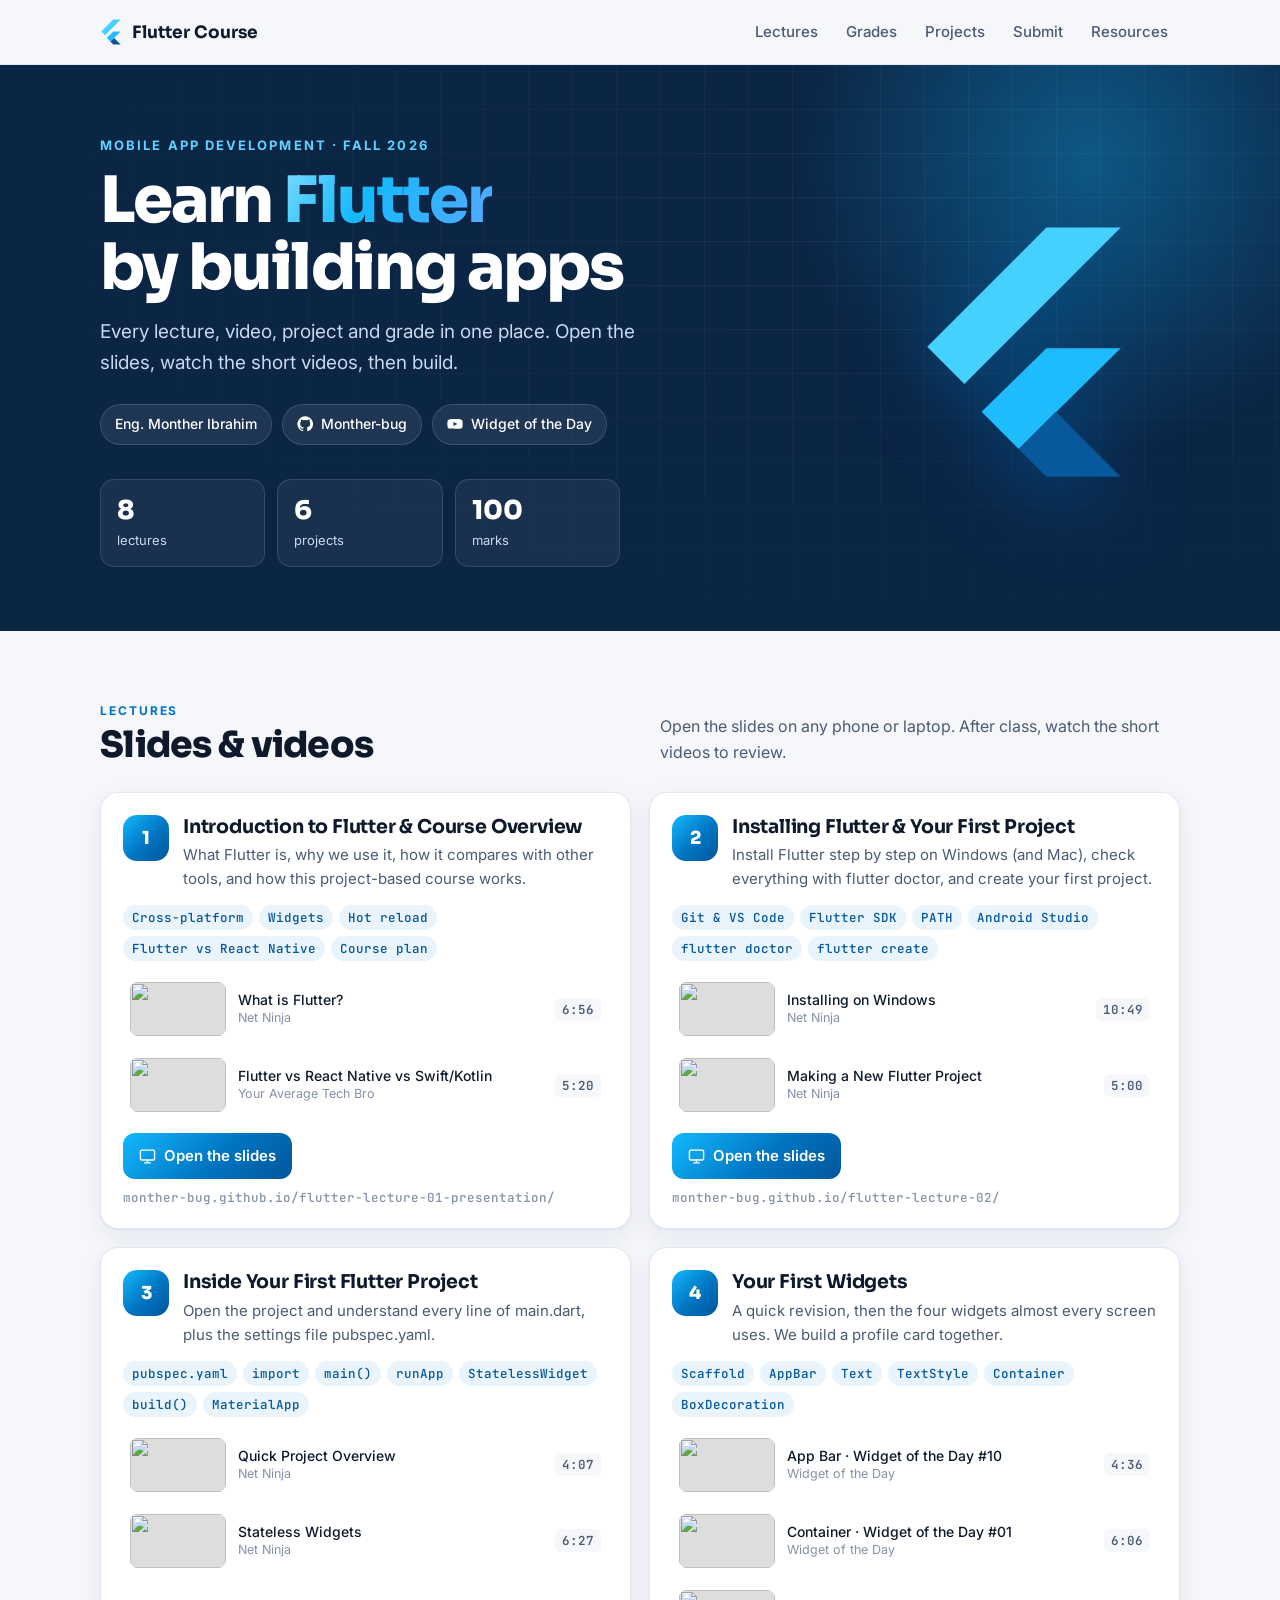
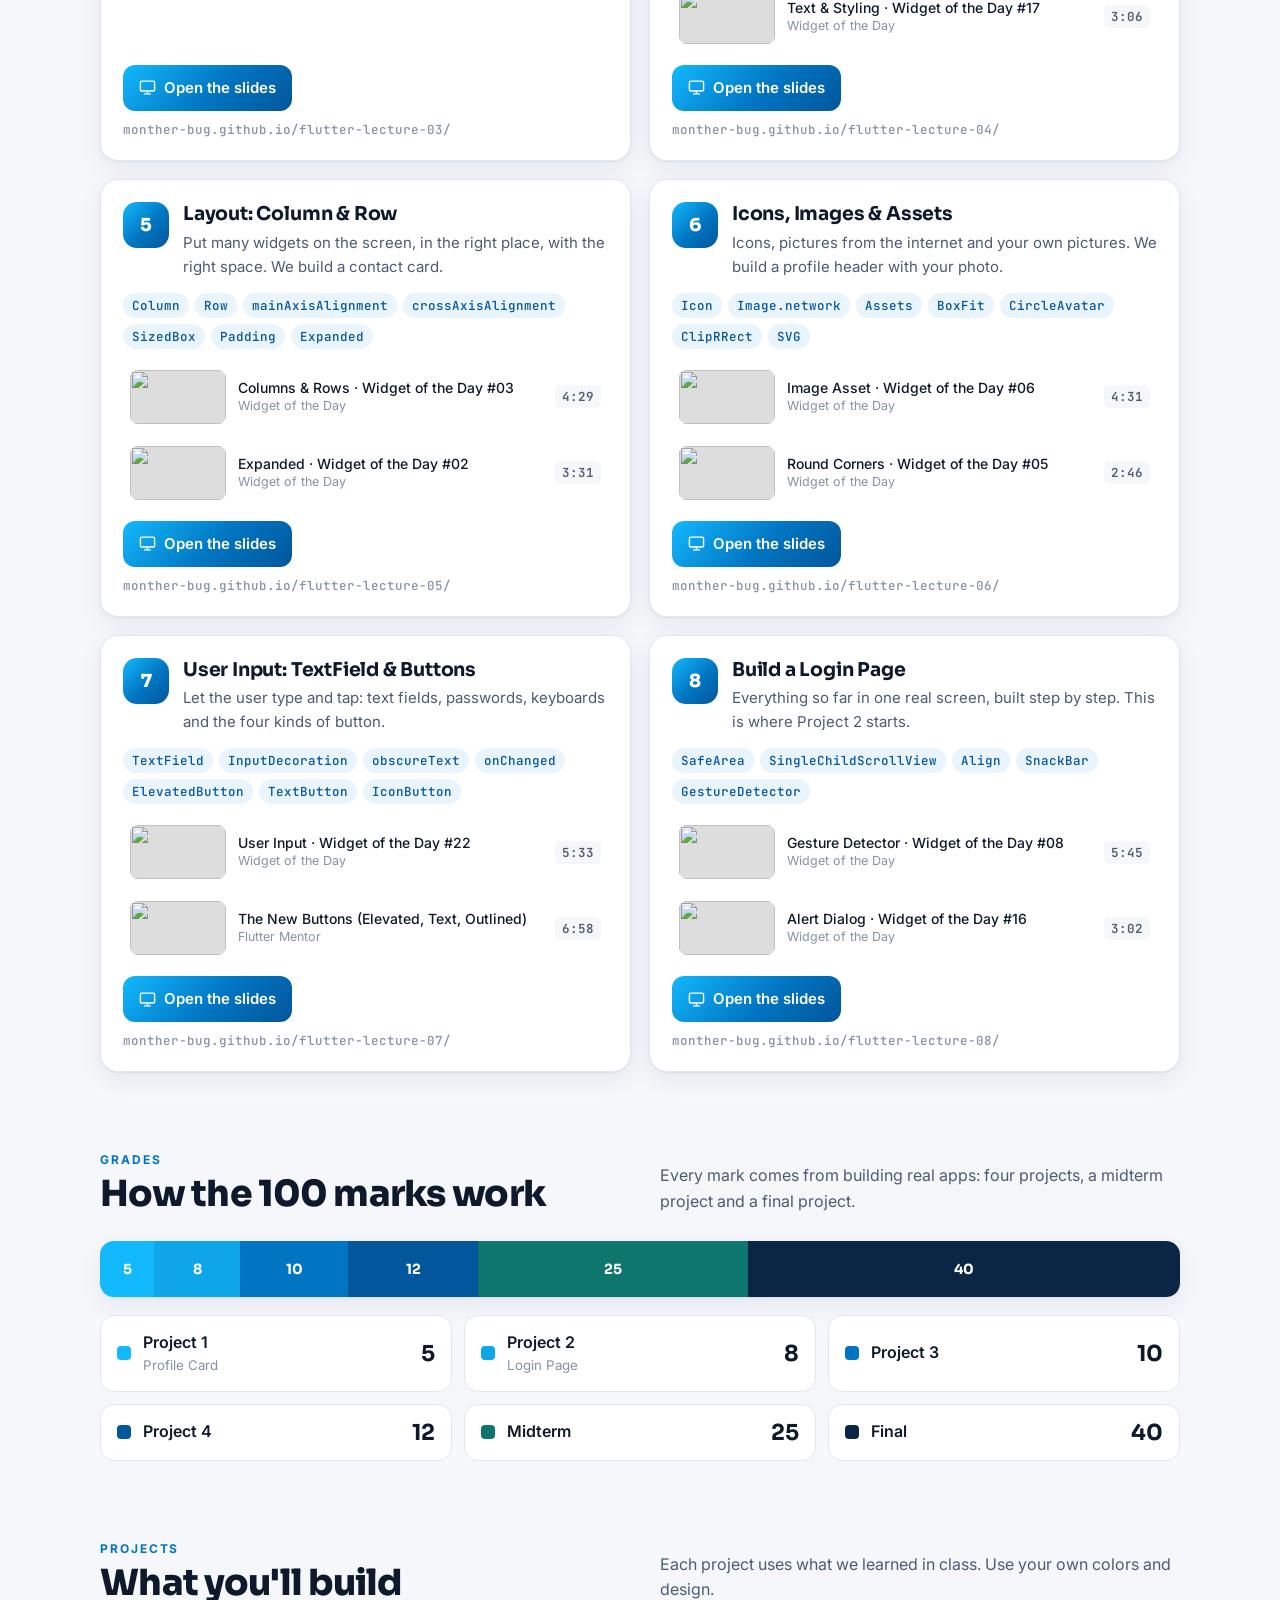
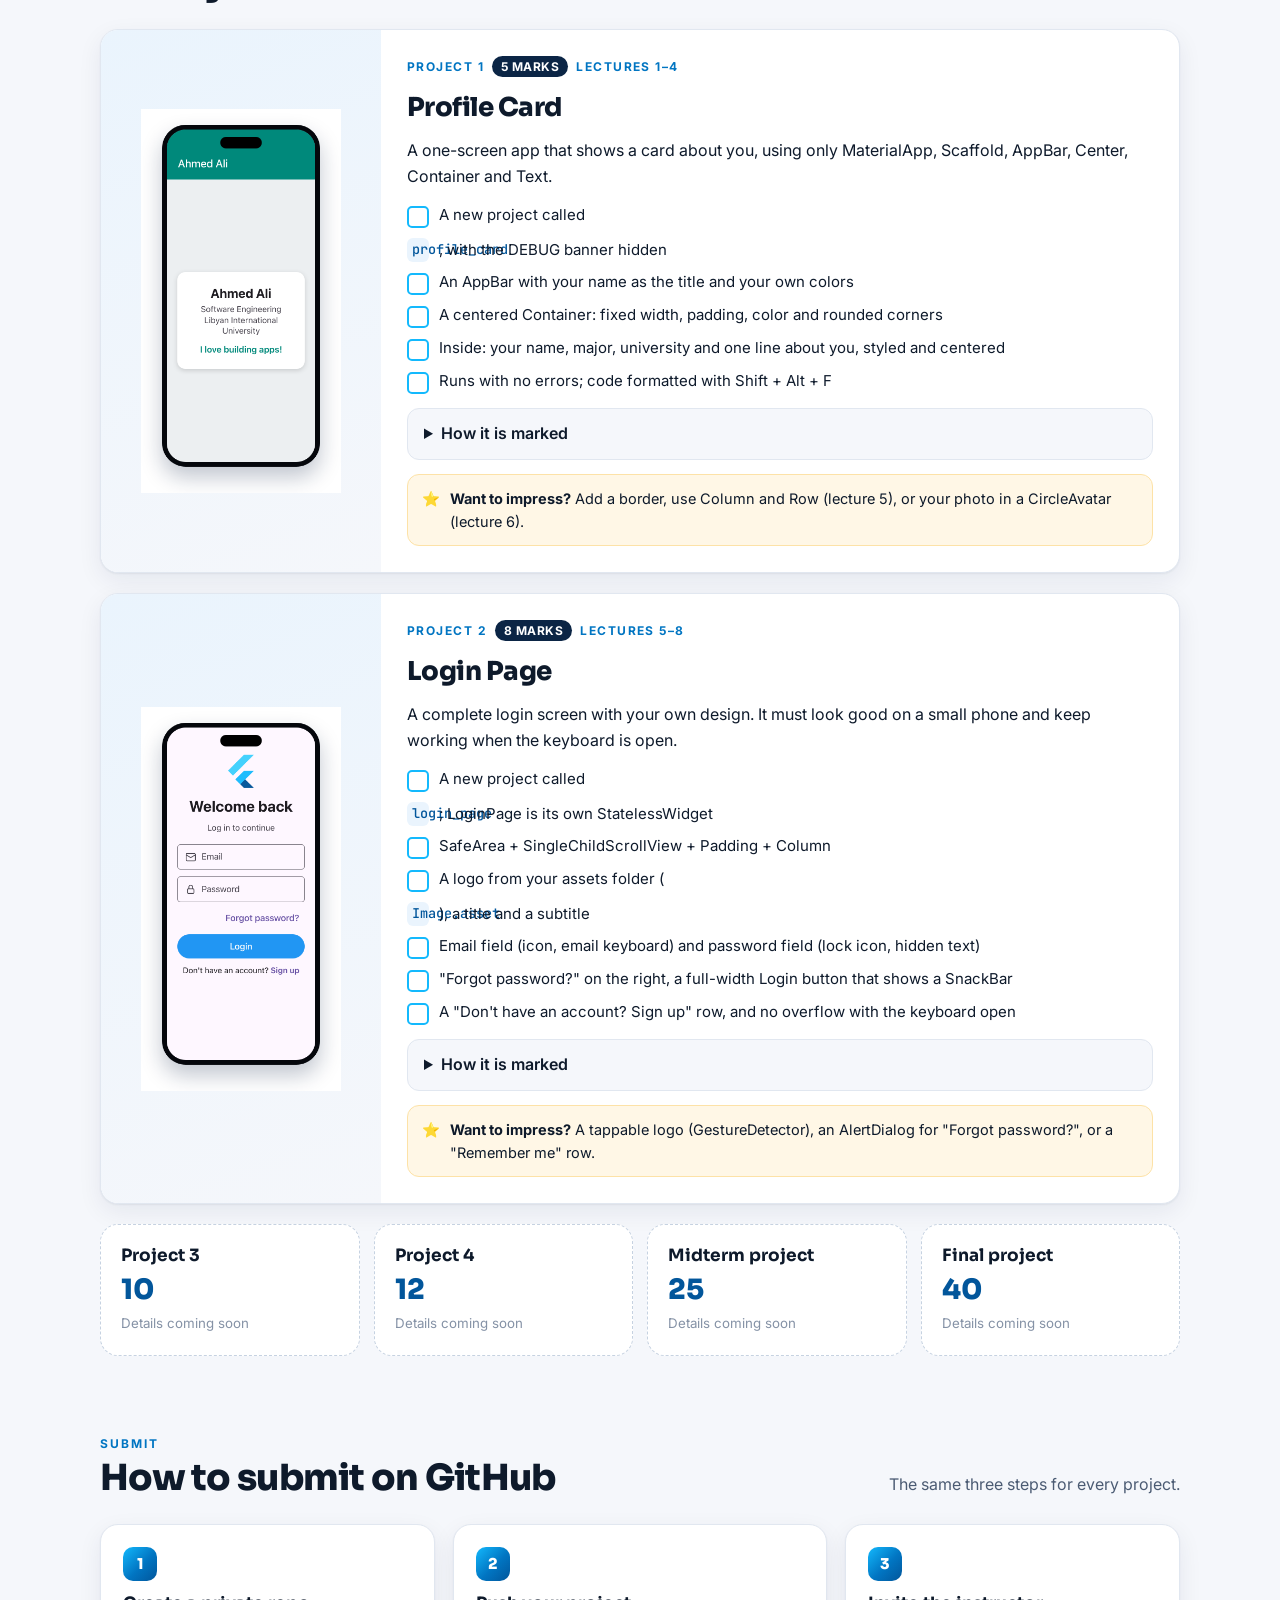
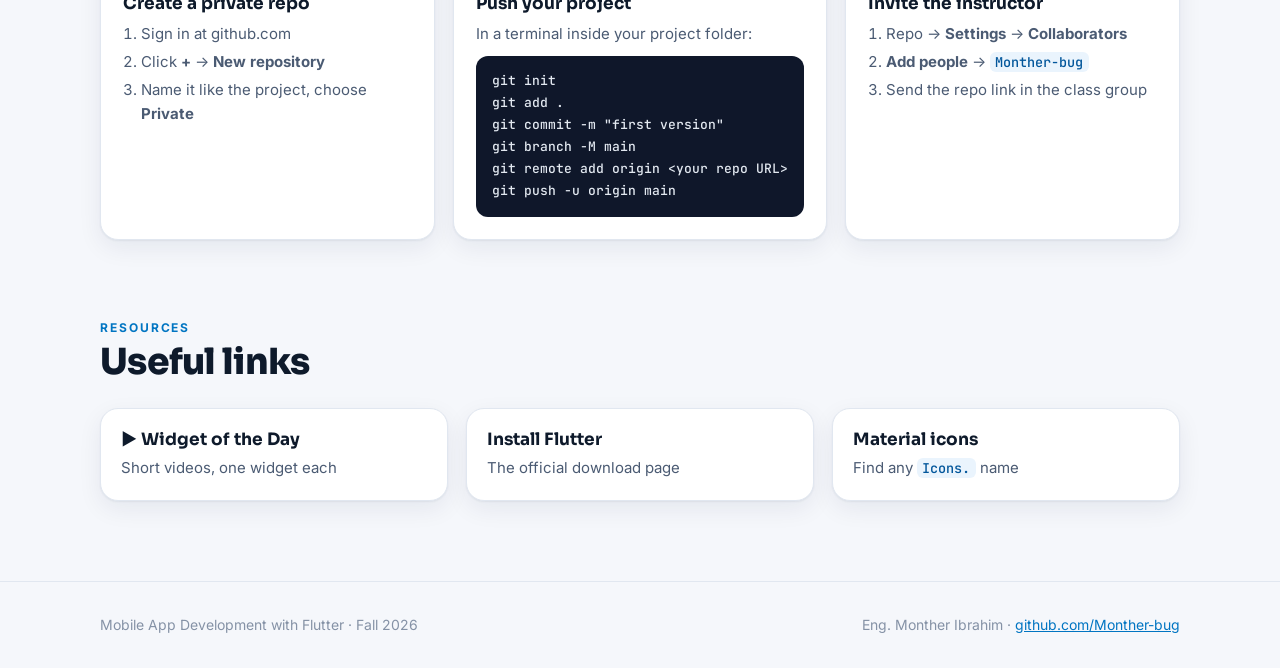
==== index.html @ 5eeba6ca "Course website: lectures, videos, projects and grades Co-Authored-By: Claude Opus 5.5 <noreply@anthr" ====
<!doctype html>
<html lang="en">
<head>
<meta charset="utf-8">
<meta name="viewport" content="width=device-width, initial-scale=1">
<title>Flutter Course · Fall 2026</title>
<meta name="description" content="Mobile App Development with Flutter: every lecture, video, project and grade in one place.">
<link rel="preconnect" href="https://fonts.googleapis.com">
<link rel="preconnect" href="https://fonts.gstatic.com" crossorigin>
<link href="https://fonts.googleapis.com/css2?family=Inter:wght@400;500;600;700&family=JetBrains+Mono:wght@500;600&family=Sora:wght@600;700;800&display=swap" rel="stylesheet">
<style>
:root{
  --bg:#F5F7FB; --card:#FFFFFF; --ink:#0E1A2B; --muted:#4B5B73; --faint:#8592A6; --line:#E1E7F0;
  --navy:#0B2545; --blue:#02569B; --dart:#0175C2; --sky:#13B9FD; --tint:#EAF4FD; --warm:#F59E0B; --ok:#16A34A;
  --grad:linear-gradient(135deg,#13B9FD 0%,#0175C2 55%,#02569B 100%);
  --shadow:0 1px 2px rgba(15,35,70,.06),0 8px 24px rgba(15,35,70,.07);
  --r:18px;
  --font:"Inter",system-ui,-apple-system,"Segoe UI",Roboto,sans-serif;
  --head:"Sora",var(--font);
  --mono:"JetBrains Mono",ui-monospace,Menlo,Consolas,monospace;
}
*{box-sizing:border-box;margin:0;padding:0}
html{scroll-behavior:smooth;scroll-padding-top:84px}
body{background:var(--bg);color:var(--ink);font:400 16px/1.6 var(--font);-webkit-font-smoothing:antialiased}
a{color:var(--dart)}
.wrap{max-width:1120px;margin:0 auto;padding:0 20px}
code{font:500 .9em var(--mono);background:var(--tint);color:var(--blue);padding:.1em .4em;border-radius:6px}

/* nav */
.nav{position:sticky;top:0;z-index:20;background:rgba(245,247,251,.85);backdrop-filter:blur(12px);-webkit-backdrop-filter:blur(12px);border-bottom:1px solid var(--line)}
.nav .wrap{display:flex;align-items:center;gap:20px;height:64px}
.brand{display:flex;align-items:center;gap:10px;font:700 17px var(--head);color:var(--ink);text-decoration:none;white-space:nowrap}
.brand svg{width:22px;height:28px}
.nav ul{display:flex;gap:4px;list-style:none;margin-left:auto;overflow-x:auto}
.nav a.l{display:block;padding:8px 12px;border-radius:10px;color:var(--muted);font-weight:500;font-size:15px;text-decoration:none;white-space:nowrap}
.nav a.l:hover{background:var(--card);color:var(--ink)}

/* hero */
.hero{background:var(--navy);color:#fff;position:relative;overflow:hidden}
.hero::before{content:"";position:absolute;inset:-40% -10% auto auto;width:640px;height:640px;background:radial-gradient(circle,rgba(19,185,253,.35),transparent 65%)}
.hero::after{content:"";position:absolute;inset:0;background-image:linear-gradient(rgba(255,255,255,.05) 1px,transparent 1px),linear-gradient(90deg,rgba(255,255,255,.05) 1px,transparent 1px);background-size:44px 44px;mask-image:radial-gradient(ellipse at 70% 30%,#000 10%,transparent 70%)}
.hero .wrap{position:relative;z-index:1;padding-top:72px;padding-bottom:64px;display:grid;grid-template-columns:1.4fr .6fr;gap:40px;align-items:center}
.eyebrow{font:700 13px var(--font);letter-spacing:.16em;text-transform:uppercase;color:#5FD3FF}
.hero h1{font:800 clamp(36px,6vw,64px)/1.05 var(--head);letter-spacing:-.03em;margin:14px 0 16px}
.hero h1 span{background:linear-gradient(120deg,#7FDBFF,#13B9FD 40%,#5AA9FF);-webkit-background-clip:text;background-clip:text;color:transparent}
.hero p.lead{font-size:clamp(16px,2.2vw,19px);color:#C9D8EE;max-width:560px}
.meta{display:flex;flex-wrap:wrap;gap:10px;margin-top:26px}
.pill{display:inline-flex;align-items:center;gap:8px;padding:8px 14px;border-radius:999px;background:rgba(255,255,255,.08);border:1px solid rgba(255,255,255,.14);color:#fff;font-size:14px;font-weight:500;text-decoration:none}
.pill:hover{background:rgba(255,255,255,.14)}
.pill svg{width:16px;height:16px}
.hero-logo{justify-self:center;width:min(220px,40vw);filter:drop-shadow(0 20px 40px rgba(2,86,155,.6))}
.stats{display:grid;grid-template-columns:repeat(3,1fr);gap:12px;margin-top:34px;max-width:520px}
.stat{background:rgba(255,255,255,.06);border:1px solid rgba(255,255,255,.12);border-radius:14px;padding:14px 16px}
.stat b{display:block;font:800 26px var(--head)}
.stat span{font-size:13px;color:#C9D8EE}

/* sections */
section{padding:72px 0 8px}
.sec-head{display:flex;align-items:end;justify-content:space-between;gap:20px;margin-bottom:26px;flex-wrap:wrap}
.sec-head .k{font:700 12px var(--font);letter-spacing:.16em;text-transform:uppercase;color:var(--dart)}
.sec-head h2{font:800 clamp(26px,4vw,36px)/1.15 var(--head);letter-spacing:-.02em;margin-top:6px}
.sec-head p{color:var(--muted);max-width:520px}

/* lecture cards */
.grid{display:grid;grid-template-columns:repeat(2,1fr);gap:18px}
.lec{background:var(--card);border:1px solid var(--line);border-radius:var(--r);box-shadow:var(--shadow);padding:22px;display:flex;flex-direction:column;gap:14px}
.lec-top{display:flex;gap:14px;align-items:flex-start}
.num{flex:none;display:grid;place-items:center;width:46px;height:46px;border-radius:14px;background:var(--grad);color:#fff;font:800 18px var(--head)}
.lec h3{font:700 19px/1.3 var(--head);letter-spacing:-.01em}
.lec p.d{color:var(--muted);font-size:15px;margin-top:4px}
.chips{display:flex;flex-wrap:wrap;gap:6px}
.chip{font:500 12.5px var(--mono);color:var(--blue);background:var(--tint);padding:4px 9px;border-radius:999px}
.btn{display:inline-flex;align-items:center;justify-content:center;gap:8px;padding:11px 16px;border-radius:12px;font-weight:600;font-size:15px;text-decoration:none;transition:transform .15s,filter .15s}
.btn:hover{transform:translateY(-1px);filter:brightness(1.05)}
.btn-primary{background:var(--grad);color:#fff}
.btn svg{width:17px;height:17px}
.vids{display:grid;gap:8px}
.vid{display:grid;grid-template-columns:96px 1fr auto;gap:12px;align-items:center;padding:6px;border-radius:12px;text-decoration:none;color:var(--ink);border:1px solid transparent}
.vid:hover{background:var(--bg);border-color:var(--line)}
.vid img{width:96px;height:54px;object-fit:cover;border-radius:8px;background:#ddd}
.vid span{font-size:14px;font-weight:500;line-height:1.35}
.vid small{display:block;color:var(--faint);font-weight:400;font-size:12.5px}
.vid em{font:600 12.5px var(--mono);color:var(--muted);font-style:normal;background:var(--bg);padding:3px 7px;border-radius:6px}
.lec .actions{margin-top:auto;display:flex;gap:10px;flex-wrap:wrap;align-items:center}
.lec .url{font:500 12.5px var(--mono);color:var(--faint);word-break:break-all}

/* grades */
.bar{display:flex;height:56px;border-radius:14px;overflow:hidden;box-shadow:var(--shadow)}
.bar div{display:grid;place-items:center;color:#fff;font:700 14px var(--head);min-width:0}
.legend{display:grid;grid-template-columns:repeat(3,1fr);gap:12px;margin-top:18px}
.lg{display:flex;align-items:center;gap:12px;background:var(--card);border:1px solid var(--line);border-radius:14px;padding:14px 16px}
.lg i{width:14px;height:14px;border-radius:4px;flex:none}
.lg b{font:700 22px var(--head);margin-left:auto}
.lg span{font-weight:600}
.lg small{display:block;color:var(--faint);font-weight:400}

/* projects */
.proj{background:var(--card);border:1px solid var(--line);border-radius:var(--r);box-shadow:var(--shadow);overflow:hidden;display:grid;grid-template-columns:280px 1fr;margin-bottom:20px}
.proj-img{background:linear-gradient(160deg,#EAF4FD,#F5F7FB);display:grid;place-items:center;padding:24px}
.proj-img img{width:100%;max-width:200px;height:auto}
.proj-body{padding:26px;display:flex;flex-direction:column;gap:14px}
.tag{display:inline-flex;gap:8px;align-items:center;font:700 12px var(--font);letter-spacing:.12em;text-transform:uppercase;color:var(--dart)}
.tag b{background:var(--navy);color:#fff;padding:3px 9px;border-radius:999px;letter-spacing:.04em}
.proj h3{font:800 26px var(--head);letter-spacing:-.02em}
.checks{list-style:none;display:grid;gap:8px}
.checks li{display:grid;grid-template-columns:22px 1fr;gap:10px;font-size:15px}
.checks li::before{content:"";width:18px;height:18px;margin-top:3px;border-radius:5px;border:2px solid var(--sky)}
details{border:1px solid var(--line);border-radius:12px;padding:12px 16px;background:var(--bg)}
summary{cursor:pointer;font-weight:600}
table{width:100%;border-collapse:collapse;margin-top:10px;font-size:14.5px}
td{padding:8px 4px;border-top:1px solid var(--line)}
td:last-child{text-align:right;font-weight:700;width:60px}
tr.total td{font-weight:800;color:var(--blue)}
.note{display:flex;gap:10px;padding:12px 14px;border-radius:12px;background:#FFF7E6;border:1px solid #FDE2A7;font-size:14.5px}
.later{display:grid;grid-template-columns:repeat(4,1fr);gap:14px}
.soon{background:var(--card);border:1px dashed #C6D2E1;border-radius:var(--r);padding:20px;display:grid;gap:6px}
.soon b{font:700 17px var(--head)}
.soon span{font:800 28px var(--head);color:var(--blue)}
.soon small{color:var(--faint)}

/* submit */
.steps{display:grid;grid-template-columns:repeat(3,1fr);gap:18px;counter-reset:s}
.step{background:var(--card);border:1px solid var(--line);border-radius:var(--r);padding:22px;box-shadow:var(--shadow)}
.step::before{counter-increment:s;content:counter(s);display:grid;place-items:center;width:34px;height:34px;border-radius:10px;background:var(--grad);color:#fff;font:800 15px var(--head);margin-bottom:12px}
.step h3{font:700 17px var(--head);margin-bottom:8px}
.step p,.step li{color:var(--muted);font-size:15px}
.step ol{padding-left:18px;display:grid;gap:4px}
pre{background:#0F172A;color:#E2E8F0;border-radius:12px;padding:14px 16px;font:500 13px/1.7 var(--mono);overflow-x:auto;margin-top:10px}

/* resources + footer */
.res{display:grid;grid-template-columns:repeat(3,1fr);gap:18px}
.res a{background:var(--card);border:1px solid var(--line);border-radius:var(--r);padding:20px;text-decoration:none;color:var(--ink);box-shadow:var(--shadow);display:grid;gap:6px}
.res a:hover{border-color:#9DD9F7}
.res b{font:700 17px var(--head)}
.res span{color:var(--muted);font-size:15px}
footer{margin-top:72px;padding:32px 0;border-top:1px solid var(--line);color:var(--faint);font-size:14px}
footer .wrap{display:flex;justify-content:space-between;gap:12px;flex-wrap:wrap}

@media (max-width:900px){
  .hero .wrap{grid-template-columns:1fr}
  .hero-logo{display:none}
  .grid,.steps,.res{grid-template-columns:1fr}
  .later{grid-template-columns:repeat(2,1fr)}
  .legend{grid-template-columns:1fr 1fr}
  .proj{grid-template-columns:1fr}
  .proj-img img{max-width:170px}
  .nav ul{display:none}
}
@media (max-width:520px){
  .stats{grid-template-columns:repeat(3,1fr)}
  .legend{grid-template-columns:1fr}
  .vid{grid-template-columns:80px 1fr auto}
  .vid img{width:80px;height:45px}
  .bar div{font-size:11px}
}
</style>
</head>
<body>

<svg width="0" height="0" style="position:absolute" aria-hidden="true">
  <symbol id="logo" viewBox="0 0 166 210"><path fill="#44D1FD" d="M10 101 100 11h56L38 129z"/><path fill="#1FBCFD" d="M51 150 100 102h56l-77 76z"/><path fill="#08589C" d="M79 178 107 150l49 49h-56z"/></symbol>
  <symbol id="i-gh" viewBox="0 0 24 24"><path fill="currentColor" d="M12 .5a11.5 11.5 0 0 0-3.6 22.4c.6.1.8-.3.8-.6v-2c-3.2.7-3.9-1.5-3.9-1.5-.5-1.3-1.3-1.7-1.3-1.7-1-.7.1-.7.1-.7 1.2.1 1.8 1.2 1.8 1.2 1 1.8 2.8 1.3 3.5 1 .1-.8.4-1.3.7-1.6-2.6-.3-5.3-1.3-5.3-5.7 0-1.3.5-2.3 1.2-3.1-.1-.3-.5-1.5.1-3.1 0 0 1-.3 3.3 1.2a11.4 11.4 0 0 1 6 0C17.6 4.8 18.6 5 18.6 5c.6 1.6.2 2.8.1 3.1.8.8 1.2 1.8 1.2 3.1 0 4.4-2.7 5.4-5.3 5.7.4.4.8 1.1.8 2.2v3.2c0 .3.2.7.8.6A11.5 11.5 0 0 0 12 .5z"/></symbol>
  <symbol id="i-yt" viewBox="0 0 24 24"><path fill="currentColor" d="M23 7.2a3 3 0 0 0-2.1-2.1C19 4.6 12 4.6 12 4.6s-7 0-8.9.5A3 3 0 0 0 1 7.2 31 31 0 0 0 .5 12a31 31 0 0 0 .5 4.8 3 3 0 0 0 2.1 2.1c1.9.5 8.9.5 8.9.5s7 0 8.9-.5a3 3 0 0 0 2.1-2.1 31 31 0 0 0 .5-4.8 31 31 0 0 0-.5-4.8zM9.7 15.1V8.9l5.8 3.1z"/></symbol>
  <symbol id="i-slides" viewBox="0 0 24 24"><g fill="none" stroke="currentColor" stroke-width="2" stroke-linecap="round" stroke-linejoin="round"><rect x="2" y="3" width="20" height="14" rx="2"/><path d="M8 21h8M12 17v4"/></g></symbol>
</svg>

<nav class="nav">
  <div class="wrap">
    <a class="brand" href="#top"><svg><use href="#logo"/></svg>Flutter Course</a>
    <ul>
      <li><a class="l" href="#lectures">Lectures</a></li>
      <li><a class="l" href="#grades">Grades</a></li>
      <li><a class="l" href="#projects">Projects</a></li>
      <li><a class="l" href="#submit">Submit</a></li>
      <li><a class="l" href="#resources">Resources</a></li>
    </ul>
  </div>
</nav>

<header class="hero" id="top">
  <div class="wrap">
    <div>
      <p class="eyebrow">Mobile App Development · Fall 2026</p>
      <h1>Learn <span>Flutter</span><br>by building apps</h1>
      <p class="lead">Every lecture, video, project and grade in one place. Open the slides, watch the short videos, then build.</p>
      <div class="meta">
        <span class="pill">Eng. Monther Ibrahim</span>
        <a class="pill" href="https://github.com/Monther-bug" target="_blank" rel="noopener"><svg><use href="#i-gh"/></svg>Monther-bug</a>
        <a class="pill" href="https://www.youtube.com/playlist?list=PLlvRDpXh1Se5LTJZDrUF9h1_1AT4Raxjd" target="_blank" rel="noopener"><svg><use href="#i-yt"/></svg>Widget of the Day</a>
      </div>
      <div class="stats">
        <div class="stat"><b id="stat-lec">8</b><span>lectures</span></div>
        <div class="stat"><b>6</b><span>projects</span></div>
        <div class="stat"><b>100</b><span>marks</span></div>
      </div>
    </div>
    <svg class="hero-logo" viewBox="0 0 166 210" aria-hidden="true"><use href="#logo"/></svg>
  </div>
</header>

<main class="wrap">

  <section id="lectures">
    <div class="sec-head">
      <div><p class="k">Lectures</p><h2>Slides &amp; videos</h2></div>
      <p>Open the slides on any phone or laptop. After class, watch the short videos to review.</p>
    </div>
    <div class="grid" id="lecture-grid"></div>
  </section>

  <section id="grades">
    <div class="sec-head">
      <div><p class="k">Grades</p><h2>How the 100 marks work</h2></div>
      <p>Every mark comes from building real apps: four projects, a midterm project and a final project.</p>
    </div>
    <div class="bar" id="grade-bar"></div>
    <div class="legend" id="grade-legend"></div>
  </section>

  <section id="projects">
    <div class="sec-head">
      <div><p class="k">Projects</p><h2>What you'll build</h2></div>
      <p>Each project uses what we learned in class. Use your own colors and design.</p>
    </div>

    <article class="proj">
      <div class="proj-img"><img src="assets/project-1.png" alt="Example design for Project 1: a profile card app"></div>
      <div class="proj-body">
        <p class="tag">Project 1 <b>5 marks</b> Lectures 1–4</p>
        <h3>Profile Card</h3>
        <p>A one-screen app that shows a card about you, using only MaterialApp, Scaffold, AppBar, Center, Container and Text.</p>
        <ul class="checks">
          <li>A new project called <code>profile_card</code>, with the DEBUG banner hidden</li>
          <li>An AppBar with your name as the title and your own colors</li>
          <li>A centered Container: fixed width, padding, color and rounded corners</li>
          <li>Inside: your name, major, university and one line about you, styled and centered</li>
          <li>Runs with no errors; code formatted with Shift + Alt + F</li>
        </ul>
        <details><summary>How it is marked</summary>
          <table>
            <tr><td>AppBar: title and custom colors</td><td>1</td></tr>
            <tr><td>The card: size, padding, color, rounded corners</td><td>1.5</td></tr>
            <tr><td>Text: all the information, styled and centered</td><td>1.5</td></tr>
            <tr><td>Clean code that runs with no errors</td><td>0.5</td></tr>
            <tr><td>Submitted correctly on GitHub</td><td>0.5</td></tr>
            <tr class="total"><td>Total</td><td>5</td></tr>
          </table>
        </details>
        <p class="note">⭐ <span><b>Want to impress?</b> Add a border, use Column and Row (lecture 5), or your photo in a CircleAvatar (lecture 6).</span></p>
      </div>
    </article>

    <article class="proj">
      <div class="proj-img"><img src="assets/project-2.png" alt="Example design for Project 2: a login page"></div>
      <div class="proj-body">
        <p class="tag">Project 2 <b>8 marks</b> Lectures 5–8</p>
        <h3>Login Page</h3>
        <p>A complete login screen with your own design. It must look good on a small phone and keep working when the keyboard is open.</p>
        <ul class="checks">
          <li>A new project called <code>login_page</code>; LoginPage is its own StatelessWidget</li>
          <li>SafeArea + SingleChildScrollView + Padding + Column</li>
          <li>A logo from your assets folder (<code>Image.asset</code>), a title and a subtitle</li>
          <li>Email field (icon, email keyboard) and password field (lock icon, hidden text)</li>
          <li>"Forgot password?" on the right, a full-width Login button that shows a SnackBar</li>
          <li>A "Don't have an account? Sign up" row, and no overflow with the keyboard open</li>
        </ul>
        <details><summary>How it is marked</summary>
          <table>
            <tr><td>Layout structure (SafeArea, scroll view, padding, column)</td><td>2</td></tr>
            <tr><td>Logo from assets, title and subtitle</td><td>1</td></tr>
            <tr><td>Email and password fields with all the details</td><td>2</td></tr>
            <tr><td>Buttons: Forgot password, Login + SnackBar, Sign up row</td><td>1.5</td></tr>
            <tr><td>Design quality: spacing, colors, no overflow</td><td>1</td></tr>
            <tr><td>Submitted correctly on GitHub</td><td>0.5</td></tr>
            <tr class="total"><td>Total</td><td>8</td></tr>
          </table>
        </details>
        <p class="note">⭐ <span><b>Want to impress?</b> A tappable logo (GestureDetector), an AlertDialog for "Forgot password?", or a "Remember me" row.</span></p>
      </div>
    </article>

    <div class="later">
      <div class="soon"><b>Project 3</b><span>10</span><small>Details coming soon</small></div>
      <div class="soon"><b>Project 4</b><span>12</span><small>Details coming soon</small></div>
      <div class="soon"><b>Midterm project</b><span>25</span><small>Details coming soon</small></div>
      <div class="soon"><b>Final project</b><span>40</span><small>Details coming soon</small></div>
    </div>
  </section>

  <section id="submit">
    <div class="sec-head">
      <div><p class="k">Submit</p><h2>How to submit on GitHub</h2></div>
      <p>The same three steps for every project.</p>
    </div>
    <div class="steps">
      <div class="step"><h3>Create a private repo</h3><ol><li>Sign in at github.com</li><li>Click <b>+</b> → <b>New repository</b></li><li>Name it like the project, choose <b>Private</b></li></ol></div>
      <div class="step"><h3>Push your project</h3><p>In a terminal inside your project folder:</p>
<pre>git init
git add .
git commit -m "first version"
git branch -M main
git remote add origin &lt;your repo URL&gt;
git push -u origin main</pre></div>
      <div class="step"><h3>Invite the instructor</h3><ol><li>Repo → <b>Settings</b> → <b>Collaborators</b></li><li><b>Add people</b> → <code>Monther-bug</code></li><li>Send the repo link in the class group</li></ol></div>
    </div>
  </section>

  <section id="resources">
    <div class="sec-head"><div><p class="k">Resources</p><h2>Useful links</h2></div></div>
    <div class="res">
      <a href="https://www.youtube.com/playlist?list=PLlvRDpXh1Se5LTJZDrUF9h1_1AT4Raxjd" target="_blank" rel="noopener"><b>▶ Widget of the Day</b><span>Short videos, one widget each</span></a>
      <a href="https://docs.flutter.dev/install/manual" target="_blank" rel="noopener"><b>Install Flutter</b><span>The official download page</span></a>
      <a href="https://fonts.google.com/icons" target="_blank" rel="noopener"><b>Material icons</b><span>Find any <code>Icons.</code> name</span></a>
    </div>
  </section>
</main>

<footer><div class="wrap"><span>Mobile App Development with Flutter · Fall 2026</span><span>Eng. Monther Ibrahim · <a href="https://github.com/Monther-bug">github.com/Monther-bug</a></span></div></footer>

<script>
const SITE = 'https://monther-bug.github.io';
const lectures = [
  { t: 'Introduction to Flutter & Course Overview', d: 'What Flutter is, why we use it, how it compares with other tools, and how this project-based course works.', url: `${SITE}/flutter-lecture-01-presentation/`,
    chips: ['Cross-platform', 'Widgets', 'Hot reload', 'Flutter vs React Native', 'Course plan'],
    v: [['What is Flutter?', 'Net Ninja', 'j_rCDc_X-k8', '6:56'], ['Flutter vs React Native vs Swift/Kotlin', 'Your Average Tech Bro', '8yImX_v8f-k', '5:20']] },
  { t: 'Installing Flutter & Your First Project', d: 'Install Flutter step by step on Windows (and Mac), check everything with flutter doctor, and create your first project.', url: `${SITE}/flutter-lecture-02/`,
    chips: ['Git & VS Code', 'Flutter SDK', 'PATH', 'Android Studio', 'flutter doctor', 'flutter create'],
    v: [['Installing on Windows', 'Net Ninja', 'DvZuJeTHWaw', '10:49'], ['Making a New Flutter Project', 'Net Ninja', 'adNHZVBd284', '5:00']] },
  { t: 'Inside Your First Flutter Project', d: 'Open the project and understand every line of main.dart, plus the settings file pubspec.yaml.', url: `${SITE}/flutter-lecture-03/`,
    chips: ['pubspec.yaml', 'import', 'main()', 'runApp', 'StatelessWidget', 'build()', 'MaterialApp'],
    v: [['Quick Project Overview', 'Net Ninja', 'qdyt8UO-MqM', '4:07'], ['Stateless Widgets', 'Net Ninja', 'tDKgJEvhaP8', '6:27']] },
  { t: 'Your First Widgets', d: 'A quick revision, then the four widgets almost every screen uses. We build a profile card together.', url: `${SITE}/flutter-lecture-04/`,
    chips: ['Scaffold', 'AppBar', 'Text', 'TextStyle', 'Container', 'BoxDecoration'],
    v: [['App Bar · Widget of the Day #10', 'Widget of the Day', 'IdyPjhBqXlg', '4:36'], ['Container · Widget of the Day #01', 'Widget of the Day', 'X47zIAGIJNE', '6:06'], ['Text & Styling · Widget of the Day #17', 'Widget of the Day', 'NZl5fan36uw', '3:06']] },
  { t: 'Layout: Column & Row', d: 'Put many widgets on the screen, in the right place, with the right space. We build a contact card.', url: `${SITE}/flutter-lecture-05/`,
    chips: ['Column', 'Row', 'mainAxisAlignment', 'crossAxisAlignment', 'SizedBox', 'Padding', 'Expanded'],
    v: [['Columns & Rows · Widget of the Day #03', 'Widget of the Day', '1Iiq4oPCz3k', '4:29'], ['Expanded · Widget of the Day #02', 'Widget of the Day', 'aHT7HF8sV14', '3:31']] },
  { t: 'Icons, Images & Assets', d: 'Icons, pictures from the internet and your own pictures. We build a profile header with your photo.', url: `${SITE}/flutter-lecture-06/`,
    chips: ['Icon', 'Image.network', 'Assets', 'BoxFit', 'CircleAvatar', 'ClipRRect', 'SVG'],
    v: [['Image Asset · Widget of the Day #06', 'Widget of the Day', '6TmpjwKX9AU', '4:31'], ['Round Corners · Widget of the Day #05', 'Widget of the Day', 'yxYntGhRzGM', '2:46']] },
  { t: 'User Input: TextField & Buttons', d: 'Let the user type and tap: text fields, passwords, keyboards and the four kinds of button.', url: `${SITE}/flutter-lecture-07/`,
    chips: ['TextField', 'InputDecoration', 'obscureText', 'onChanged', 'ElevatedButton', 'TextButton', 'IconButton'],
    v: [['User Input · Widget of the Day #22', 'Widget of the Day', 'LFQgZc4oKa4', '5:33'], ['The New Buttons (Elevated, Text, Outlined)', 'Flutter Mentor', 'UYI4cF1BYs4', '6:58']] },
  { t: 'Build a Login Page', d: 'Everything so far in one real screen, built step by step. This is where Project 2 starts.', url: `${SITE}/flutter-lecture-08/`,
    chips: ['SafeArea', 'SingleChildScrollView', 'Align', 'SnackBar', 'GestureDetector'],
    v: [['Gesture Detector · Widget of the Day #08', 'Widget of the Day', 'iTrqA8Ec0gQ', '5:45'], ['Alert Dialog · Widget of the Day #16', 'Widget of the Day', '3G497C9uy0M', '3:02']] },
];
const esc = s => s.replace(/&/g, '&amp;').replace(/</g, '&lt;');
document.getElementById('stat-lec').textContent = lectures.length;
document.getElementById('lecture-grid').innerHTML = lectures.map((l, i) => `
  <article class="lec" id="lecture-${i + 1}">
    <div class="lec-top"><span class="num">${i + 1}</span><div><h3>${esc(l.t)}</h3><p class="d">${esc(l.d)}</p></div></div>
    <div class="chips">${l.chips.map(c => `<span class="chip">${esc(c)}</span>`).join('')}</div>
    <div class="vids">${l.v.map(([t, ch, id, len]) => `
      <a class="vid" href="https://www.youtube.com/watch?v=${id}" target="_blank" rel="noopener">
        <img src="https://i.ytimg.com/vi/${id}/mqdefault.jpg" alt="" loading="lazy">
        <span>${esc(t)}<small>${esc(ch)}</small></span><em>${len}</em>
      </a>`).join('')}</div>
    <div class="actions">
      <a class="btn btn-primary" href="${l.url}" target="_blank" rel="noopener"><svg><use href="#i-slides"/></svg>Open the slides</a>
      <span class="url">${l.url.replace('https://', '')}</span>
    </div>
  </article>`).join('');

const grades = [['Project 1', 'Profile Card', 5, '#13B9FD'], ['Project 2', 'Login Page', 8, '#0EA5E9'], ['Project 3', '', 10, '#0175C2'], ['Project 4', '', 12, '#02569B'], ['Midterm', '', 25, '#0F766E'], ['Final', '', 40, '#0B2545']];
document.getElementById('grade-bar').innerHTML = grades.map(([n, , m, c]) => `<div style="flex:${m};background:${c}" title="${n}: ${m}">${m}</div>`).join('');
document.getElementById('grade-legend').innerHTML = grades.map(([n, w, m, c]) => `<div class="lg"><i style="background:${c}"></i><span>${n}${w ? `<small>${w}</small>` : ''}</span><b>${m}</b></div>`).join('');
</script>
</body>
</html>
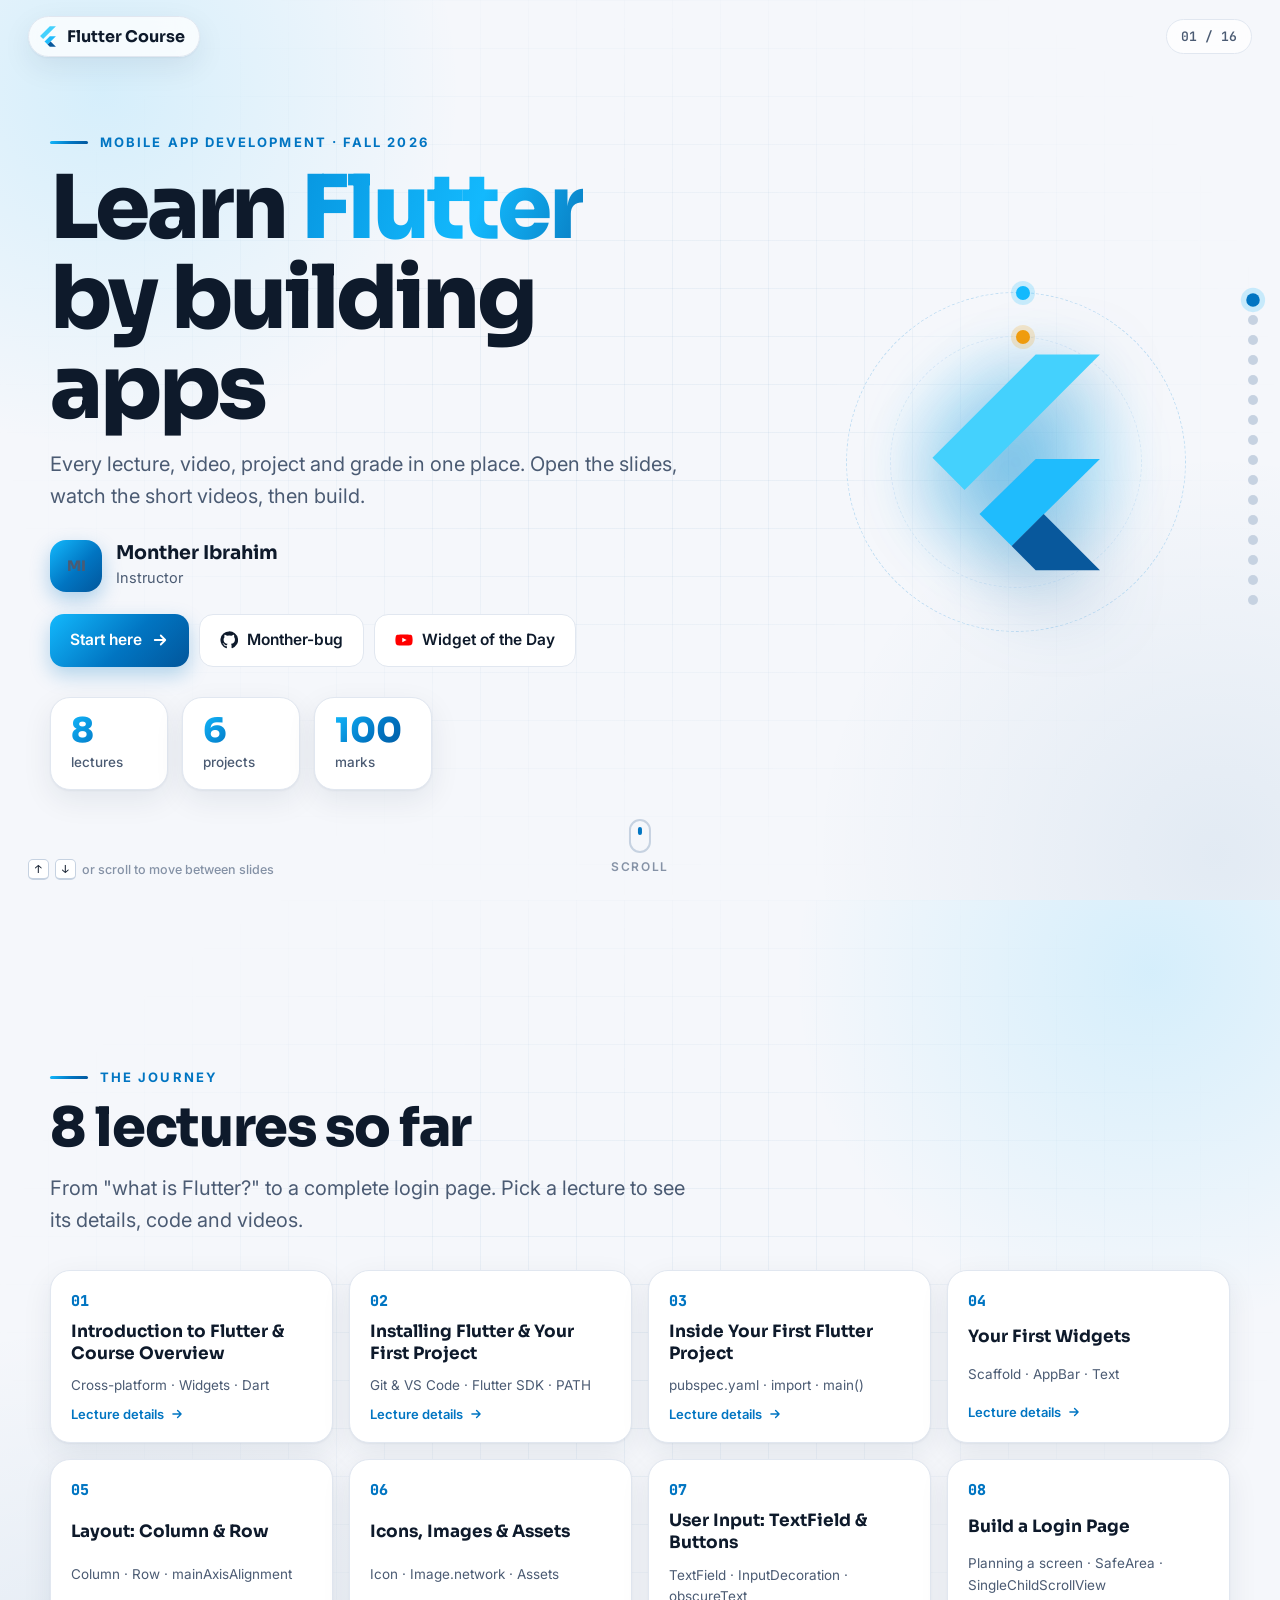
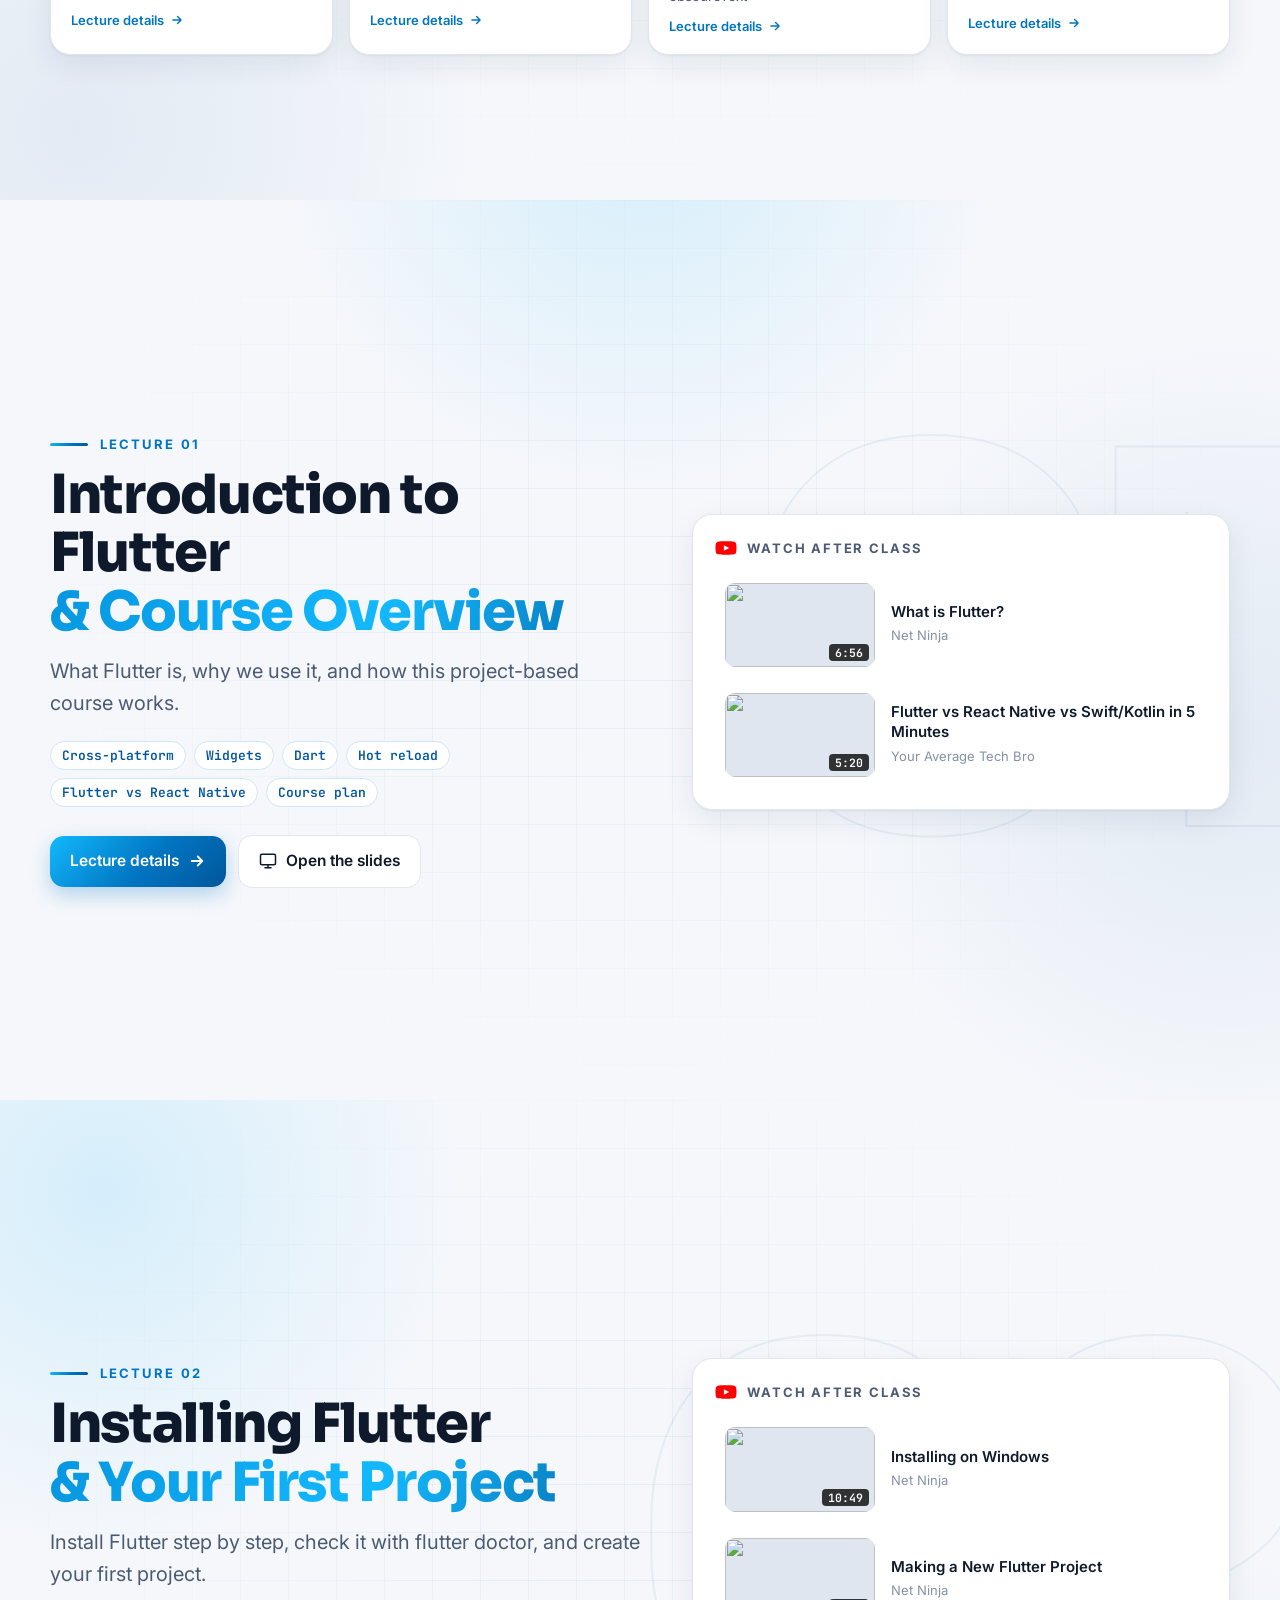
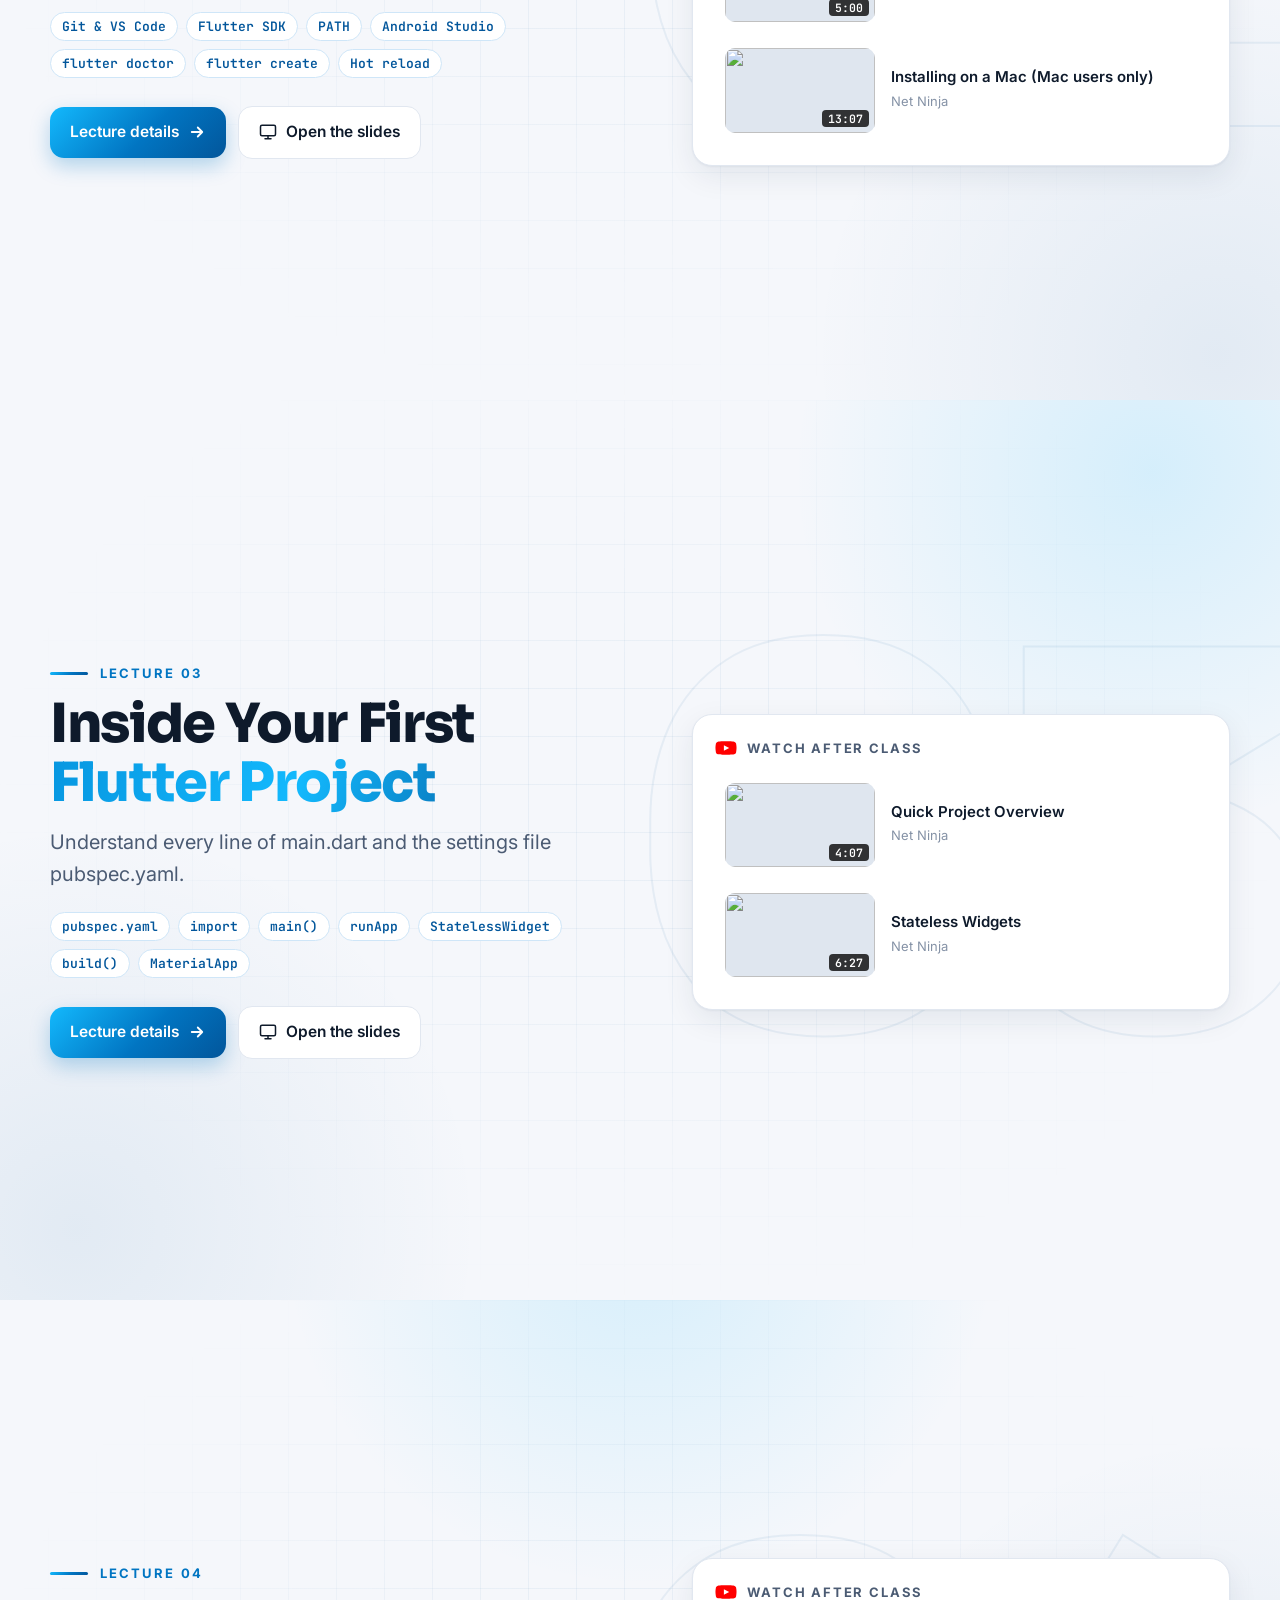
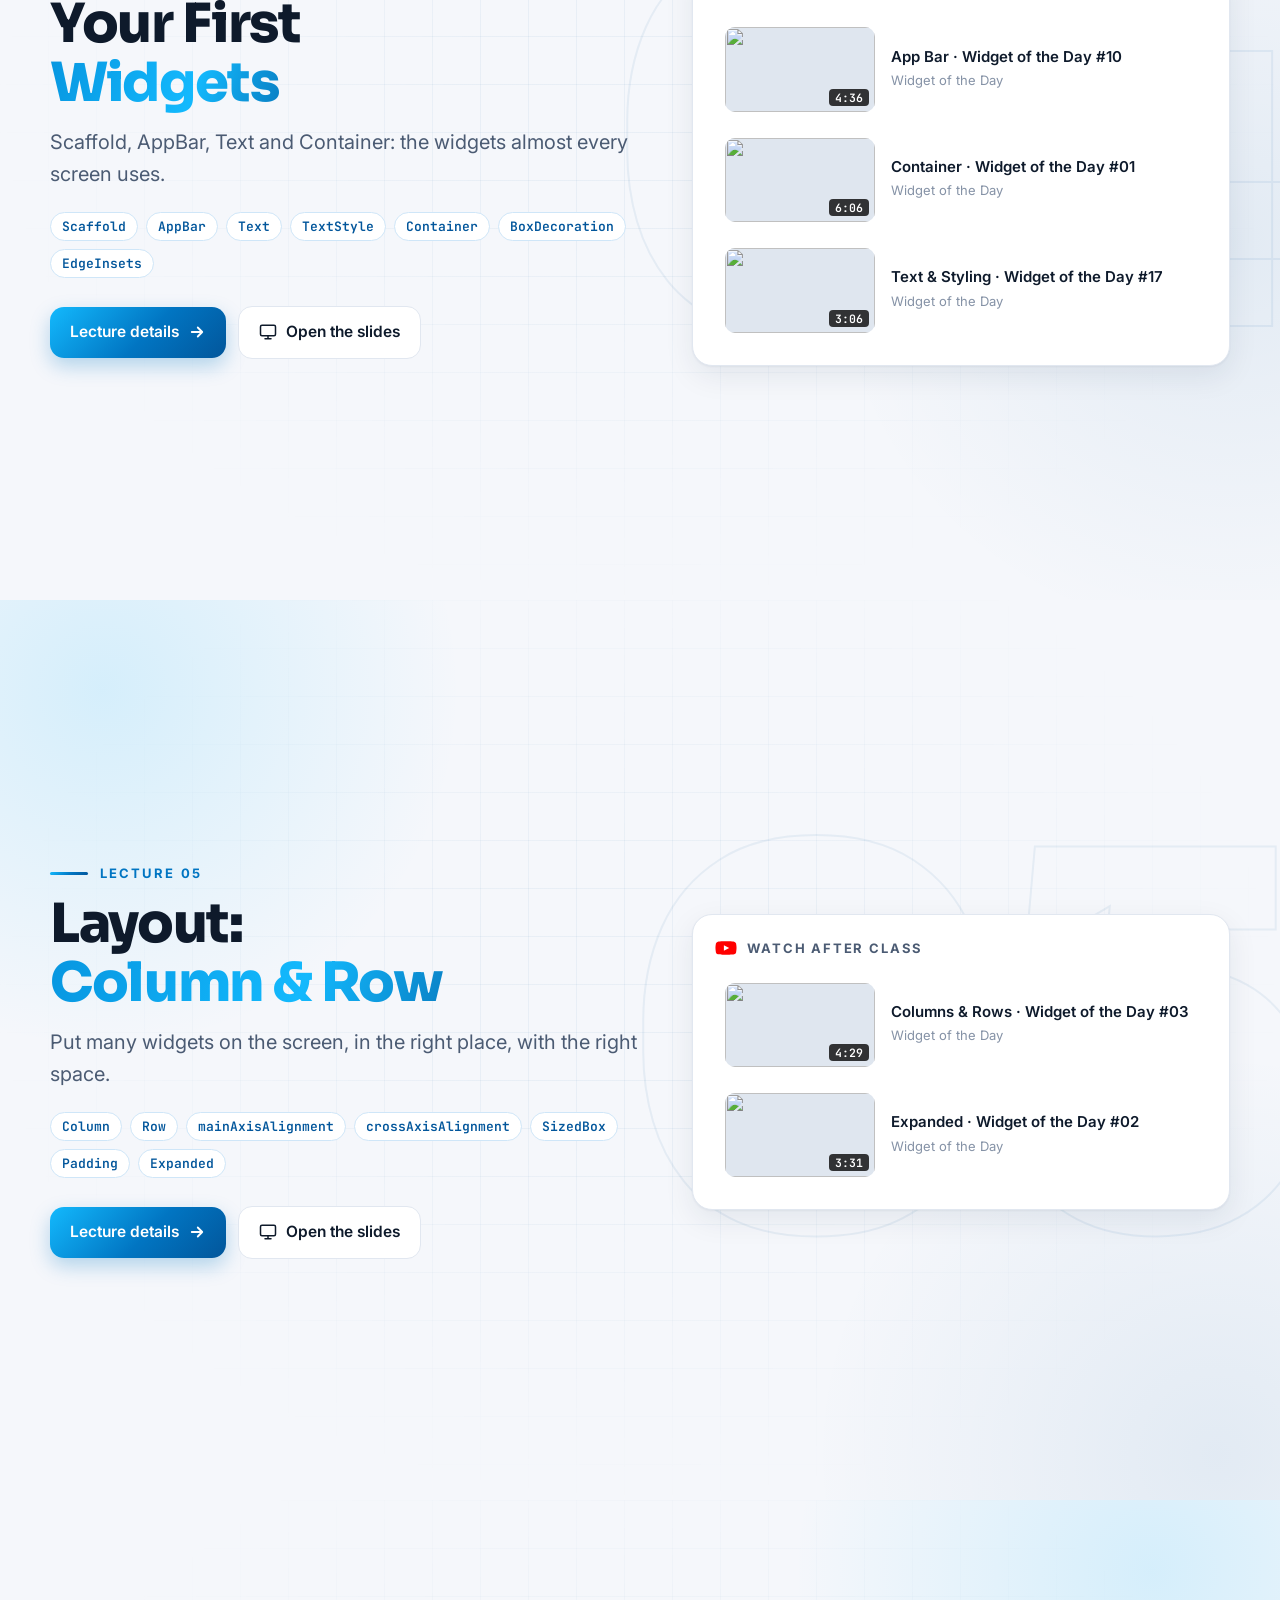
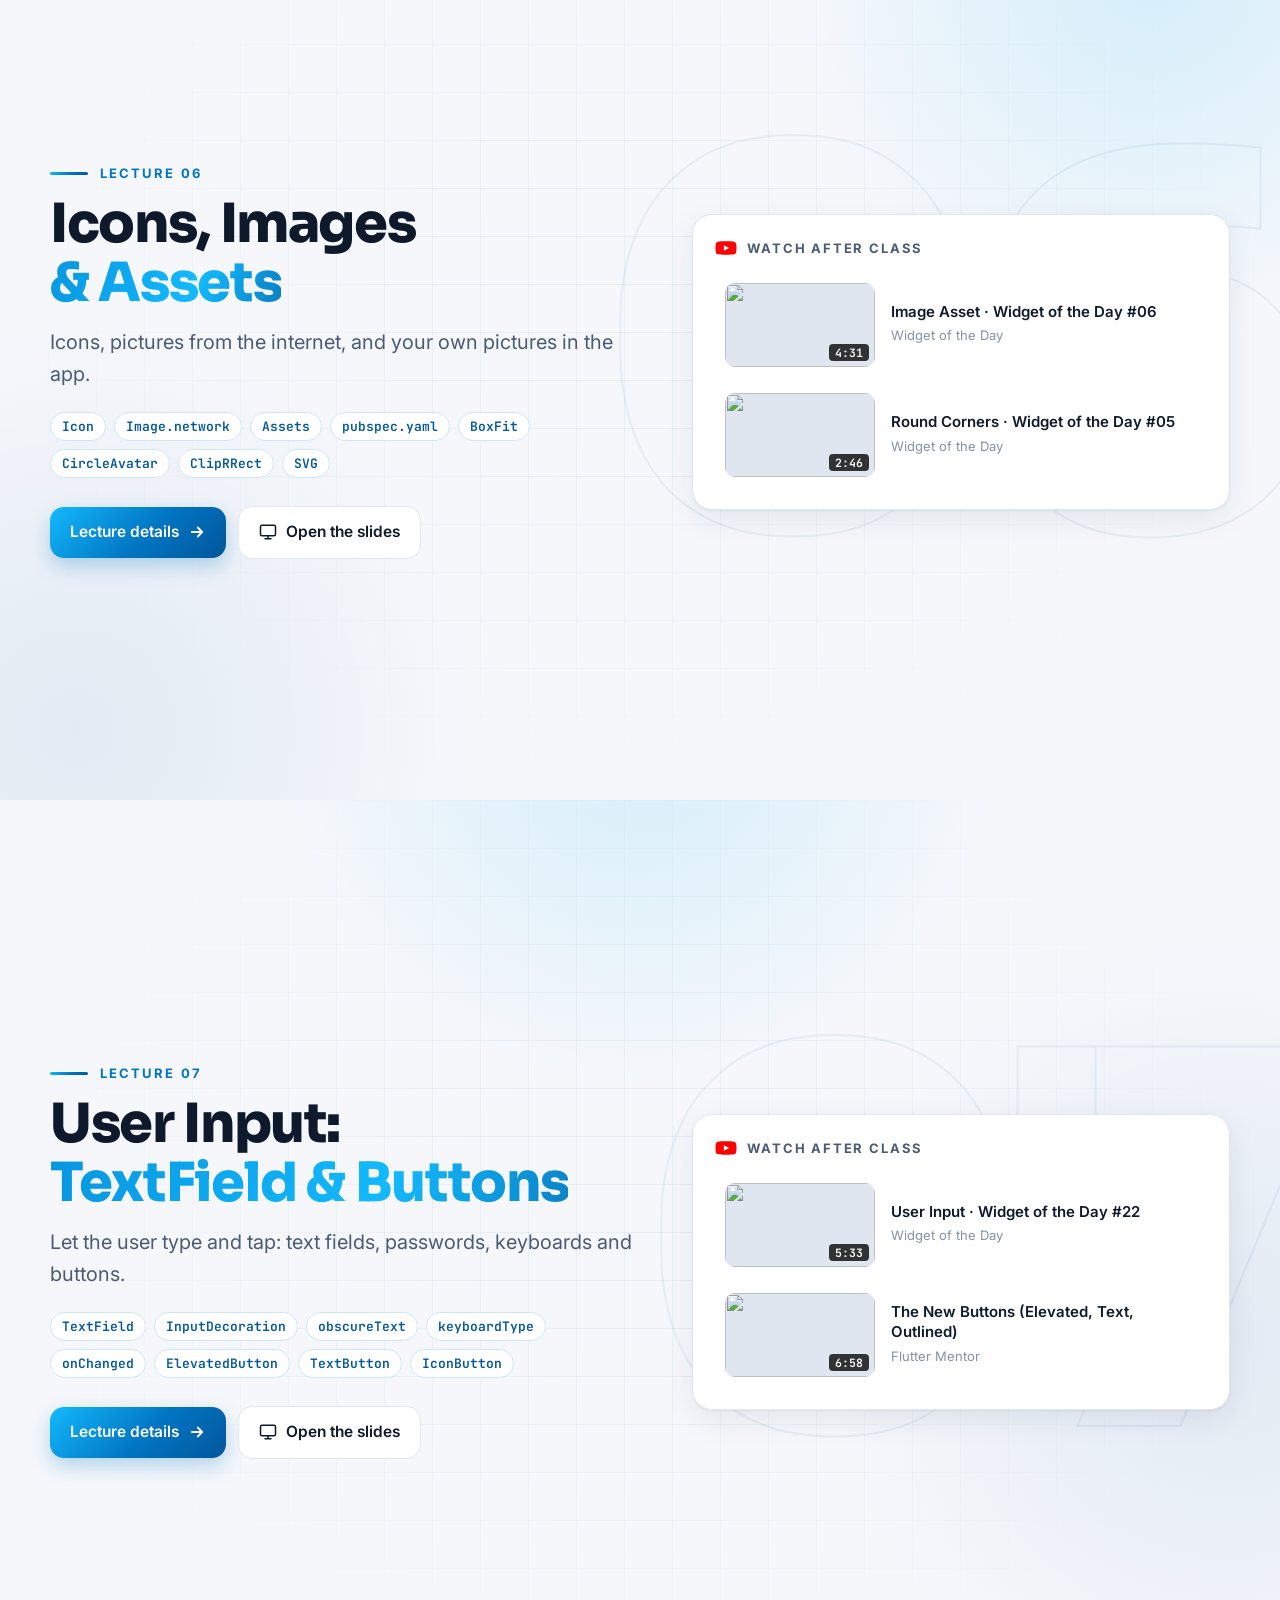
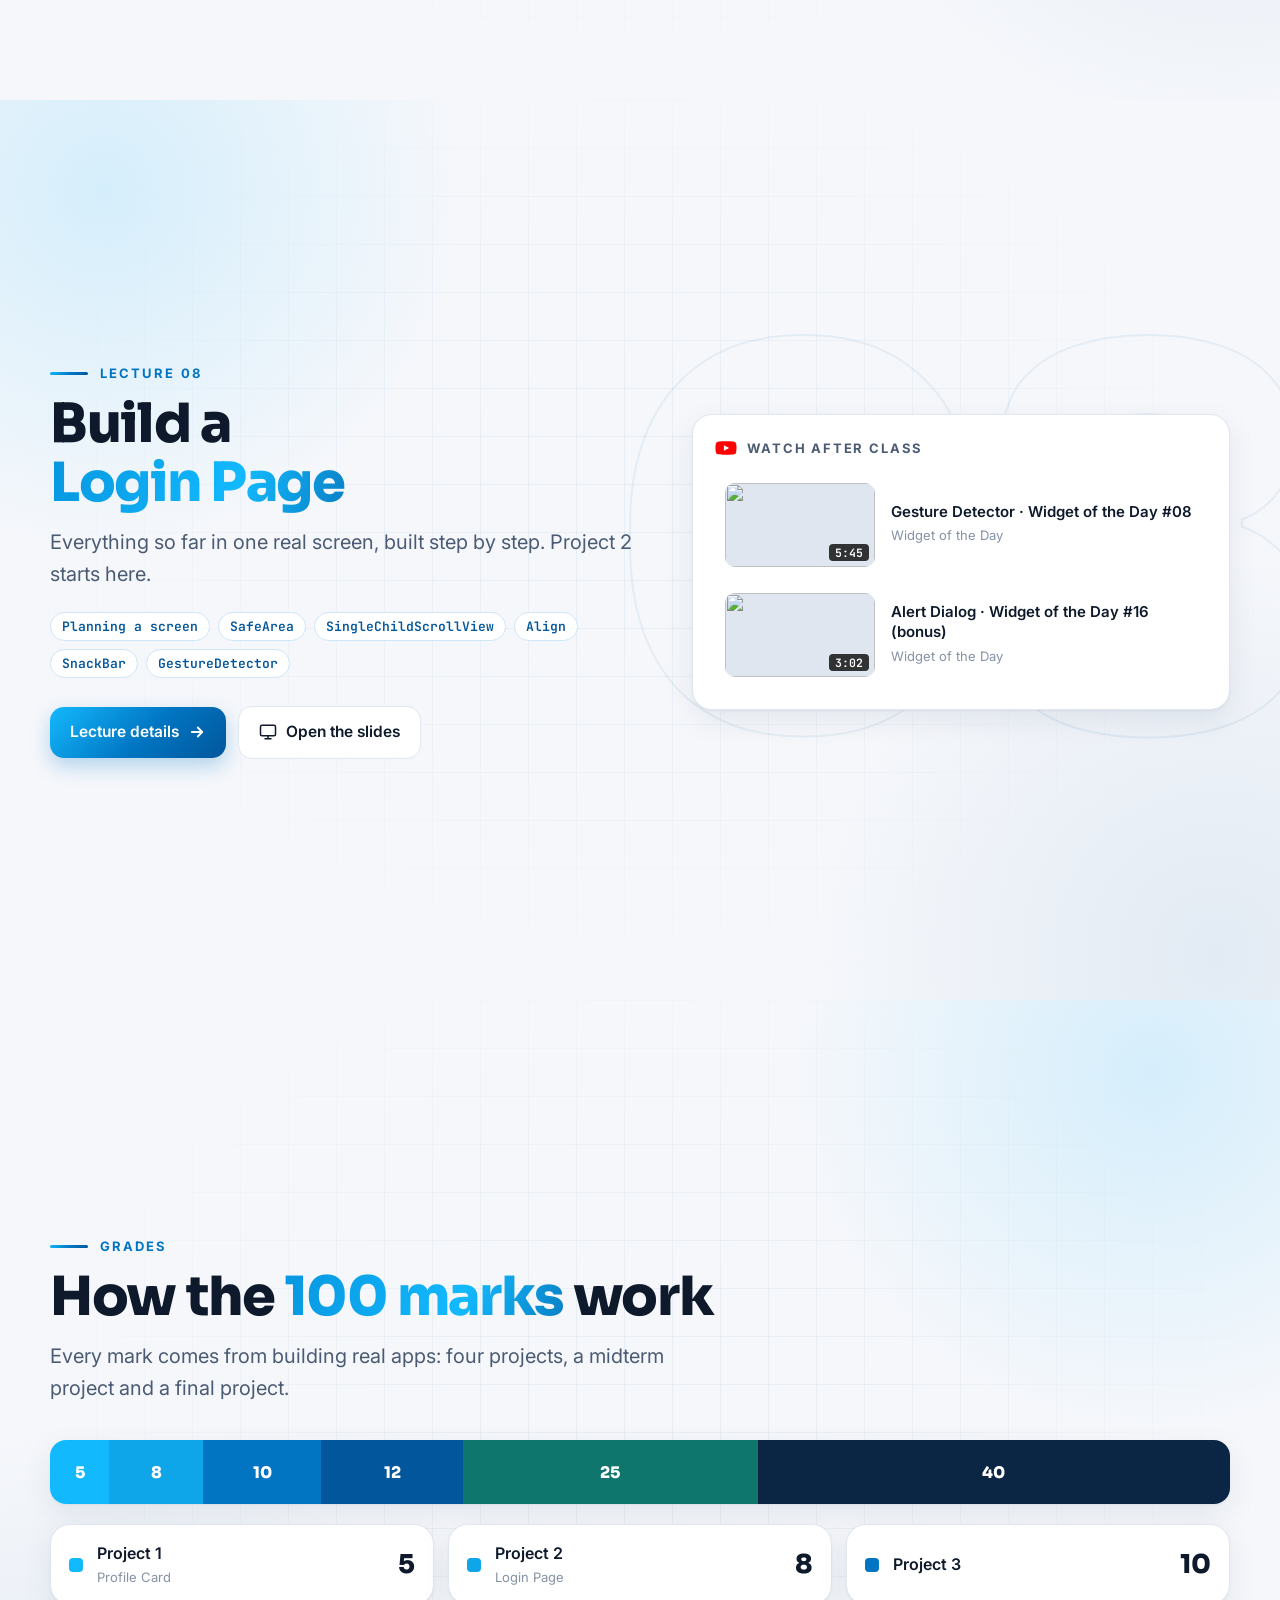
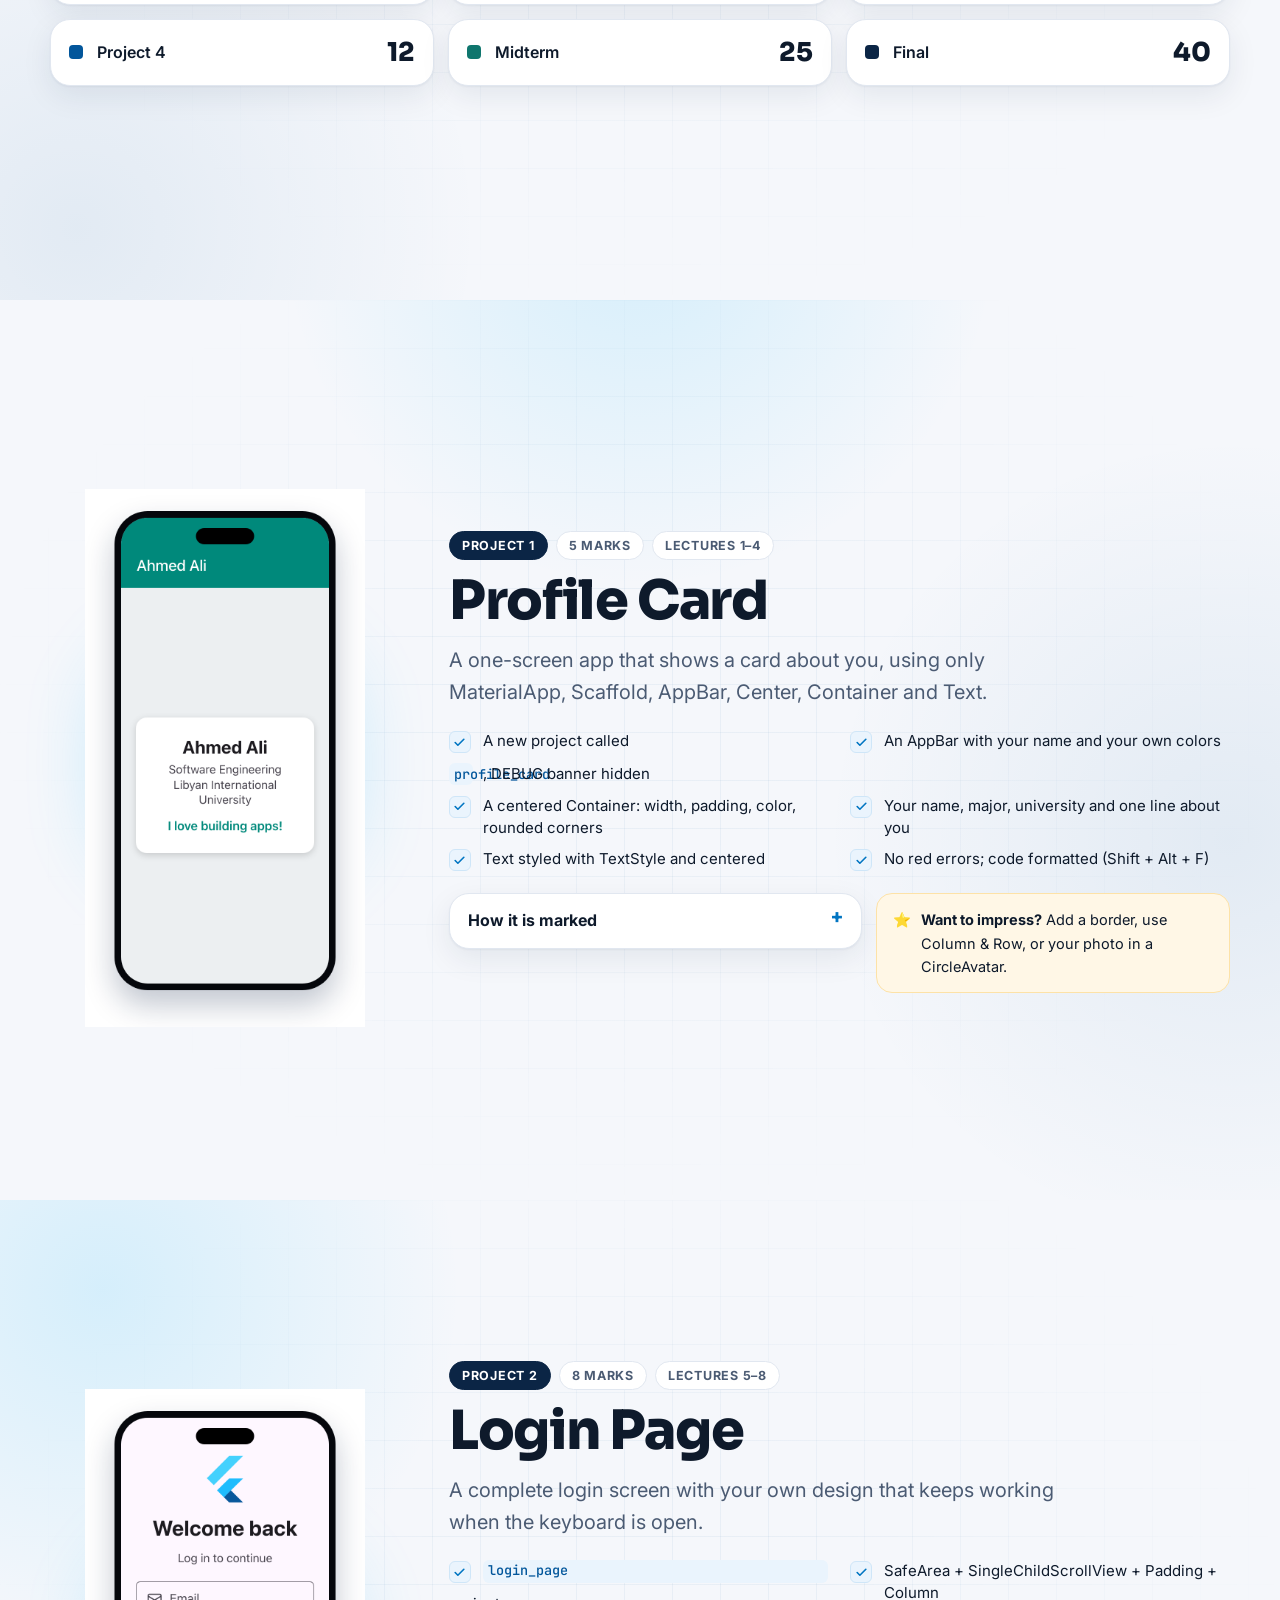
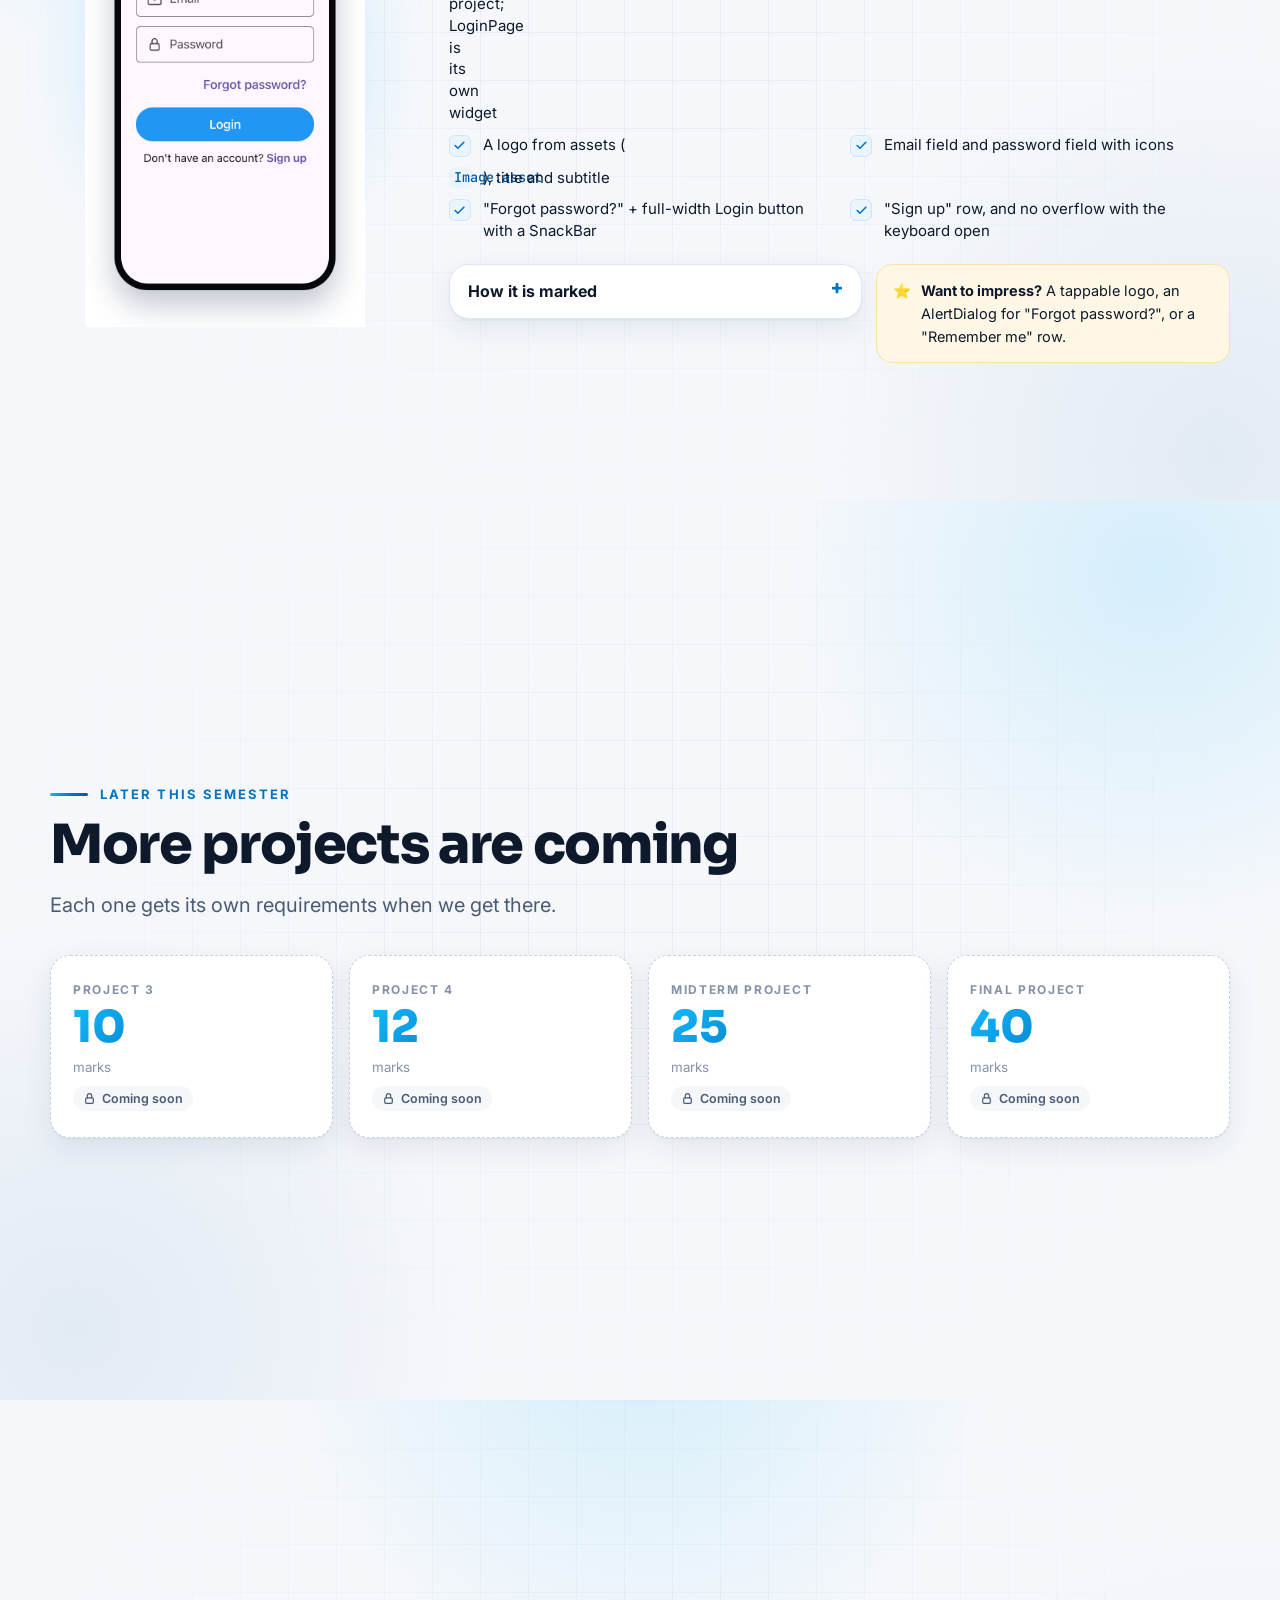
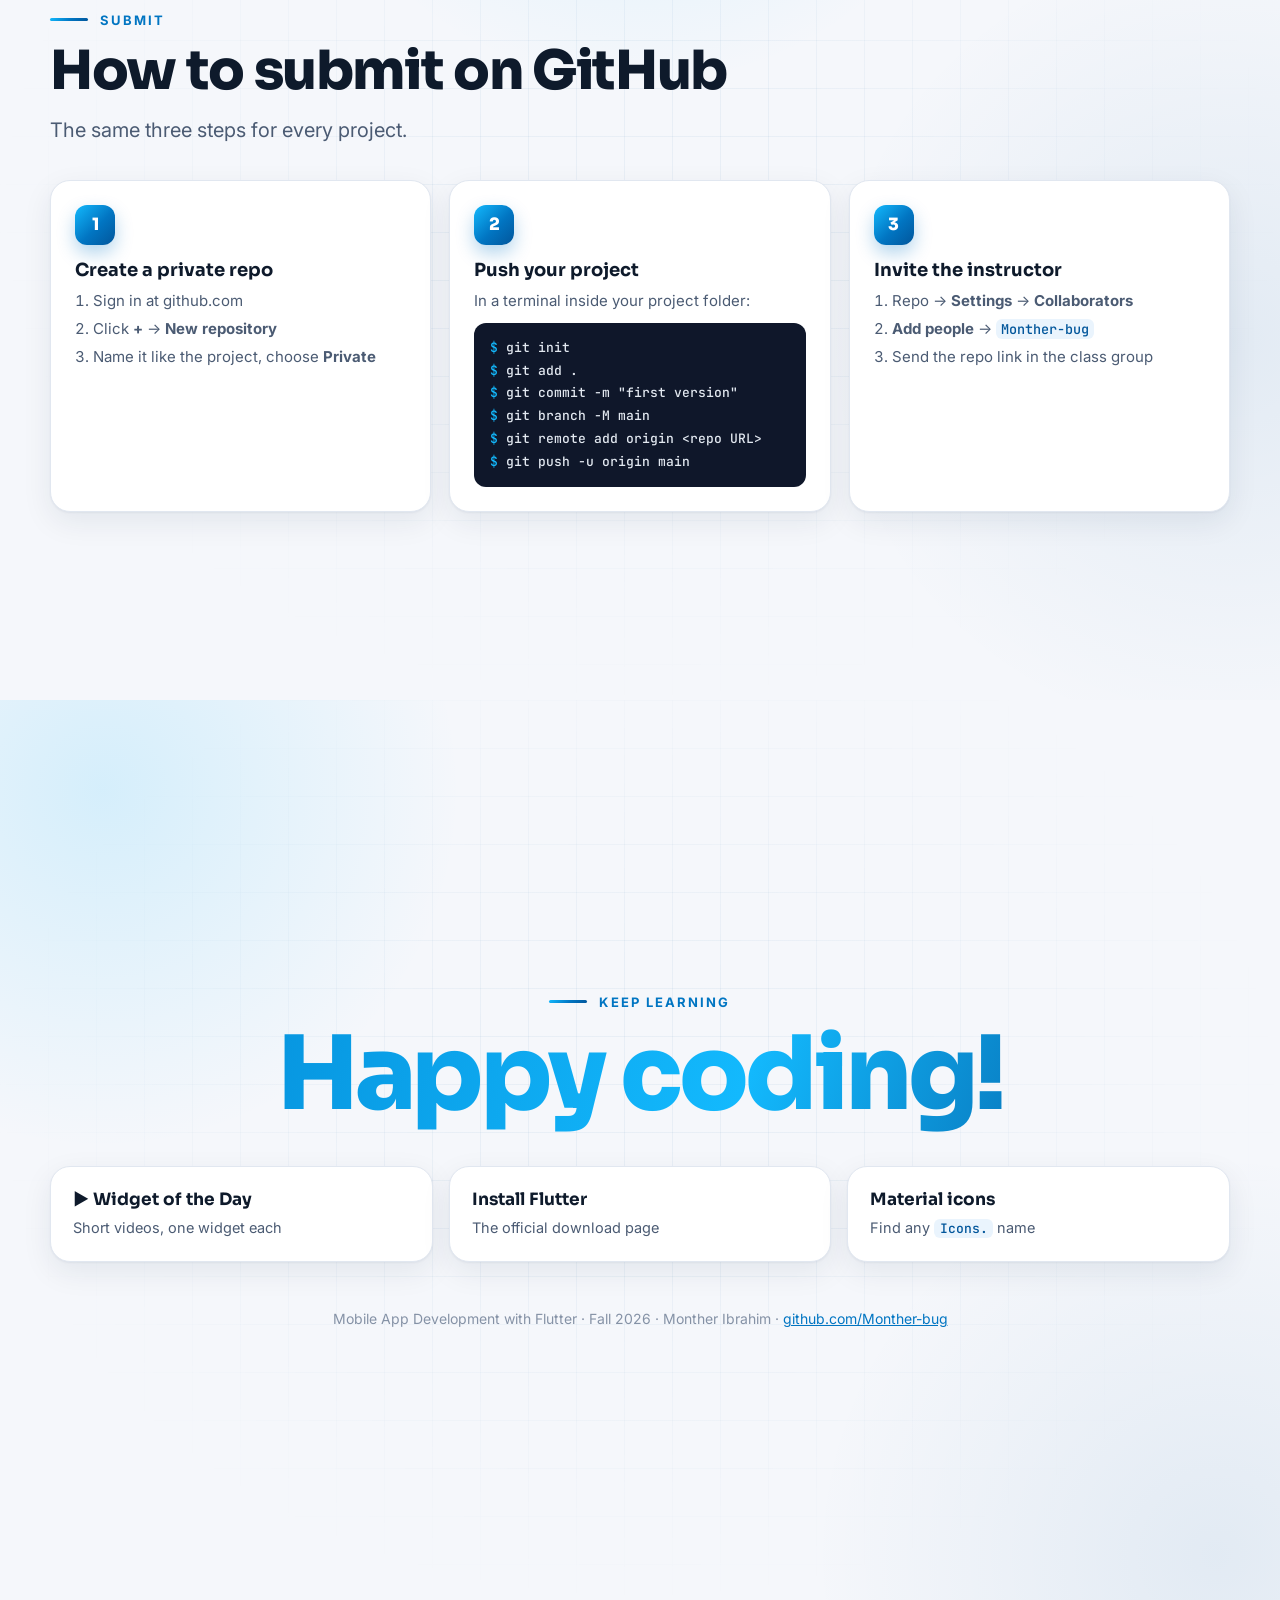
==== commit 6d36d185: "Redesign: presentation-style home, lecture detail pages, modular files Co-Authored-By: Claude Opus 5" ====
--- a/index.html
+++ b/index.html
@@ -4,367 +4,202 @@
 <meta charset="utf-8">
 <meta name="viewport" content="width=device-width, initial-scale=1">
 <title>Flutter Course · Fall 2026</title>
-<meta name="description" content="Mobile App Development with Flutter: every lecture, video, project and grade in one place.">
+<meta name="description" content="Mobile App Development with Flutter by Monther Ibrahim: every lecture, video, project and grade in one place.">
 <link rel="preconnect" href="https://fonts.googleapis.com">
 <link rel="preconnect" href="https://fonts.gstatic.com" crossorigin>
 <link href="https://fonts.googleapis.com/css2?family=Inter:wght@400;500;600;700&family=JetBrains+Mono:wght@500;600&family=Sora:wght@600;700;800&display=swap" rel="stylesheet">
-<style>
-:root{
-  --bg:#F5F7FB; --card:#FFFFFF; --ink:#0E1A2B; --muted:#4B5B73; --faint:#8592A6; --line:#E1E7F0;
-  --navy:#0B2545; --blue:#02569B; --dart:#0175C2; --sky:#13B9FD; --tint:#EAF4FD; --warm:#F59E0B; --ok:#16A34A;
-  --grad:linear-gradient(135deg,#13B9FD 0%,#0175C2 55%,#02569B 100%);
-  --shadow:0 1px 2px rgba(15,35,70,.06),0 8px 24px rgba(15,35,70,.07);
-  --r:18px;
-  --font:"Inter",system-ui,-apple-system,"Segoe UI",Roboto,sans-serif;
-  --head:"Sora",var(--font);
-  --mono:"JetBrains Mono",ui-monospace,Menlo,Consolas,monospace;
-}
-*{box-sizing:border-box;margin:0;padding:0}
-html{scroll-behavior:smooth;scroll-padding-top:84px}
-body{background:var(--bg);color:var(--ink);font:400 16px/1.6 var(--font);-webkit-font-smoothing:antialiased}
-a{color:var(--dart)}
-.wrap{max-width:1120px;margin:0 auto;padding:0 20px}
-code{font:500 .9em var(--mono);background:var(--tint);color:var(--blue);padding:.1em .4em;border-radius:6px}
-
-/* nav */
-.nav{position:sticky;top:0;z-index:20;background:rgba(245,247,251,.85);backdrop-filter:blur(12px);-webkit-backdrop-filter:blur(12px);border-bottom:1px solid var(--line)}
-.nav .wrap{display:flex;align-items:center;gap:20px;height:64px}
-.brand{display:flex;align-items:center;gap:10px;font:700 17px var(--head);color:var(--ink);text-decoration:none;white-space:nowrap}
-.brand svg{width:22px;height:28px}
-.nav ul{display:flex;gap:4px;list-style:none;margin-left:auto;overflow-x:auto}
-.nav a.l{display:block;padding:8px 12px;border-radius:10px;color:var(--muted);font-weight:500;font-size:15px;text-decoration:none;white-space:nowrap}
-.nav a.l:hover{background:var(--card);color:var(--ink)}
-
-/* hero */
-.hero{background:var(--navy);color:#fff;position:relative;overflow:hidden}
-.hero::before{content:"";position:absolute;inset:-40% -10% auto auto;width:640px;height:640px;background:radial-gradient(circle,rgba(19,185,253,.35),transparent 65%)}
-.hero::after{content:"";position:absolute;inset:0;background-image:linear-gradient(rgba(255,255,255,.05) 1px,transparent 1px),linear-gradient(90deg,rgba(255,255,255,.05) 1px,transparent 1px);background-size:44px 44px;mask-image:radial-gradient(ellipse at 70% 30%,#000 10%,transparent 70%)}
-.hero .wrap{position:relative;z-index:1;padding-top:72px;padding-bottom:64px;display:grid;grid-template-columns:1.4fr .6fr;gap:40px;align-items:center}
-.eyebrow{font:700 13px var(--font);letter-spacing:.16em;text-transform:uppercase;color:#5FD3FF}
-.hero h1{font:800 clamp(36px,6vw,64px)/1.05 var(--head);letter-spacing:-.03em;margin:14px 0 16px}
-.hero h1 span{background:linear-gradient(120deg,#7FDBFF,#13B9FD 40%,#5AA9FF);-webkit-background-clip:text;background-clip:text;color:transparent}
-.hero p.lead{font-size:clamp(16px,2.2vw,19px);color:#C9D8EE;max-width:560px}
-.meta{display:flex;flex-wrap:wrap;gap:10px;margin-top:26px}
-.pill{display:inline-flex;align-items:center;gap:8px;padding:8px 14px;border-radius:999px;background:rgba(255,255,255,.08);border:1px solid rgba(255,255,255,.14);color:#fff;font-size:14px;font-weight:500;text-decoration:none}
-.pill:hover{background:rgba(255,255,255,.14)}
-.pill svg{width:16px;height:16px}
-.hero-logo{justify-self:center;width:min(220px,40vw);filter:drop-shadow(0 20px 40px rgba(2,86,155,.6))}
-.stats{display:grid;grid-template-columns:repeat(3,1fr);gap:12px;margin-top:34px;max-width:520px}
-.stat{background:rgba(255,255,255,.06);border:1px solid rgba(255,255,255,.12);border-radius:14px;padding:14px 16px}
-.stat b{display:block;font:800 26px var(--head)}
-.stat span{font-size:13px;color:#C9D8EE}
-
-/* sections */
-section{padding:72px 0 8px}
-.sec-head{display:flex;align-items:end;justify-content:space-between;gap:20px;margin-bottom:26px;flex-wrap:wrap}
-.sec-head .k{font:700 12px var(--font);letter-spacing:.16em;text-transform:uppercase;color:var(--dart)}
-.sec-head h2{font:800 clamp(26px,4vw,36px)/1.15 var(--head);letter-spacing:-.02em;margin-top:6px}
-.sec-head p{color:var(--muted);max-width:520px}
-
-/* lecture cards */
-.grid{display:grid;grid-template-columns:repeat(2,1fr);gap:18px}
-.lec{background:var(--card);border:1px solid var(--line);border-radius:var(--r);box-shadow:var(--shadow);padding:22px;display:flex;flex-direction:column;gap:14px}
-.lec-top{display:flex;gap:14px;align-items:flex-start}
-.num{flex:none;display:grid;place-items:center;width:46px;height:46px;border-radius:14px;background:var(--grad);color:#fff;font:800 18px var(--head)}
-.lec h3{font:700 19px/1.3 var(--head);letter-spacing:-.01em}
-.lec p.d{color:var(--muted);font-size:15px;margin-top:4px}
-.chips{display:flex;flex-wrap:wrap;gap:6px}
-.chip{font:500 12.5px var(--mono);color:var(--blue);background:var(--tint);padding:4px 9px;border-radius:999px}
-.btn{display:inline-flex;align-items:center;justify-content:center;gap:8px;padding:11px 16px;border-radius:12px;font-weight:600;font-size:15px;text-decoration:none;transition:transform .15s,filter .15s}
-.btn:hover{transform:translateY(-1px);filter:brightness(1.05)}
-.btn-primary{background:var(--grad);color:#fff}
-.btn svg{width:17px;height:17px}
-.vids{display:grid;gap:8px}
-.vid{display:grid;grid-template-columns:96px 1fr auto;gap:12px;align-items:center;padding:6px;border-radius:12px;text-decoration:none;color:var(--ink);border:1px solid transparent}
-.vid:hover{background:var(--bg);border-color:var(--line)}
-.vid img{width:96px;height:54px;object-fit:cover;border-radius:8px;background:#ddd}
-.vid span{font-size:14px;font-weight:500;line-height:1.35}
-.vid small{display:block;color:var(--faint);font-weight:400;font-size:12.5px}
-.vid em{font:600 12.5px var(--mono);color:var(--muted);font-style:normal;background:var(--bg);padding:3px 7px;border-radius:6px}
-.lec .actions{margin-top:auto;display:flex;gap:10px;flex-wrap:wrap;align-items:center}
-.lec .url{font:500 12.5px var(--mono);color:var(--faint);word-break:break-all}
-
-/* grades */
-.bar{display:flex;height:56px;border-radius:14px;overflow:hidden;box-shadow:var(--shadow)}
-.bar div{display:grid;place-items:center;color:#fff;font:700 14px var(--head);min-width:0}
-.legend{display:grid;grid-template-columns:repeat(3,1fr);gap:12px;margin-top:18px}
-.lg{display:flex;align-items:center;gap:12px;background:var(--card);border:1px solid var(--line);border-radius:14px;padding:14px 16px}
-.lg i{width:14px;height:14px;border-radius:4px;flex:none}
-.lg b{font:700 22px var(--head);margin-left:auto}
-.lg span{font-weight:600}
-.lg small{display:block;color:var(--faint);font-weight:400}
-
-/* projects */
-.proj{background:var(--card);border:1px solid var(--line);border-radius:var(--r);box-shadow:var(--shadow);overflow:hidden;display:grid;grid-template-columns:280px 1fr;margin-bottom:20px}
-.proj-img{background:linear-gradient(160deg,#EAF4FD,#F5F7FB);display:grid;place-items:center;padding:24px}
-.proj-img img{width:100%;max-width:200px;height:auto}
-.proj-body{padding:26px;display:flex;flex-direction:column;gap:14px}
-.tag{display:inline-flex;gap:8px;align-items:center;font:700 12px var(--font);letter-spacing:.12em;text-transform:uppercase;color:var(--dart)}
-.tag b{background:var(--navy);color:#fff;padding:3px 9px;border-radius:999px;letter-spacing:.04em}
-.proj h3{font:800 26px var(--head);letter-spacing:-.02em}
-.checks{list-style:none;display:grid;gap:8px}
-.checks li{display:grid;grid-template-columns:22px 1fr;gap:10px;font-size:15px}
-.checks li::before{content:"";width:18px;height:18px;margin-top:3px;border-radius:5px;border:2px solid var(--sky)}
-details{border:1px solid var(--line);border-radius:12px;padding:12px 16px;background:var(--bg)}
-summary{cursor:pointer;font-weight:600}
-table{width:100%;border-collapse:collapse;margin-top:10px;font-size:14.5px}
-td{padding:8px 4px;border-top:1px solid var(--line)}
-td:last-child{text-align:right;font-weight:700;width:60px}
-tr.total td{font-weight:800;color:var(--blue)}
-.note{display:flex;gap:10px;padding:12px 14px;border-radius:12px;background:#FFF7E6;border:1px solid #FDE2A7;font-size:14.5px}
-.later{display:grid;grid-template-columns:repeat(4,1fr);gap:14px}
-.soon{background:var(--card);border:1px dashed #C6D2E1;border-radius:var(--r);padding:20px;display:grid;gap:6px}
-.soon b{font:700 17px var(--head)}
-.soon span{font:800 28px var(--head);color:var(--blue)}
-.soon small{color:var(--faint)}
-
-/* submit */
-.steps{display:grid;grid-template-columns:repeat(3,1fr);gap:18px;counter-reset:s}
-.step{background:var(--card);border:1px solid var(--line);border-radius:var(--r);padding:22px;box-shadow:var(--shadow)}
-.step::before{counter-increment:s;content:counter(s);display:grid;place-items:center;width:34px;height:34px;border-radius:10px;background:var(--grad);color:#fff;font:800 15px var(--head);margin-bottom:12px}
-.step h3{font:700 17px var(--head);margin-bottom:8px}
-.step p,.step li{color:var(--muted);font-size:15px}
-.step ol{padding-left:18px;display:grid;gap:4px}
-pre{background:#0F172A;color:#E2E8F0;border-radius:12px;padding:14px 16px;font:500 13px/1.7 var(--mono);overflow-x:auto;margin-top:10px}
-
-/* resources + footer */
-.res{display:grid;grid-template-columns:repeat(3,1fr);gap:18px}
-.res a{background:var(--card);border:1px solid var(--line);border-radius:var(--r);padding:20px;text-decoration:none;color:var(--ink);box-shadow:var(--shadow);display:grid;gap:6px}
-.res a:hover{border-color:#9DD9F7}
-.res b{font:700 17px var(--head)}
-.res span{color:var(--muted);font-size:15px}
-footer{margin-top:72px;padding:32px 0;border-top:1px solid var(--line);color:var(--faint);font-size:14px}
-footer .wrap{display:flex;justify-content:space-between;gap:12px;flex-wrap:wrap}
-
-@media (max-width:900px){
-  .hero .wrap{grid-template-columns:1fr}
-  .hero-logo{display:none}
-  .grid,.steps,.res{grid-template-columns:1fr}
-  .later{grid-template-columns:repeat(2,1fr)}
-  .legend{grid-template-columns:1fr 1fr}
-  .proj{grid-template-columns:1fr}
-  .proj-img img{max-width:170px}
-  .nav ul{display:none}
-}
-@media (max-width:520px){
-  .stats{grid-template-columns:repeat(3,1fr)}
-  .legend{grid-template-columns:1fr}
-  .vid{grid-template-columns:80px 1fr auto}
-  .vid img{width:80px;height:45px}
-  .bar div{font-size:11px}
-}
-</style>
+<link rel="stylesheet" href="css/main.css">
+
 </head>
 <body>
 
-<svg width="0" height="0" style="position:absolute" aria-hidden="true">
-  <symbol id="logo" viewBox="0 0 166 210"><path fill="#44D1FD" d="M10 101 100 11h56L38 129z"/><path fill="#1FBCFD" d="M51 150 100 102h56l-77 76z"/><path fill="#08589C" d="M79 178 107 150l49 49h-56z"/></symbol>
-  <symbol id="i-gh" viewBox="0 0 24 24"><path fill="currentColor" d="M12 .5a11.5 11.5 0 0 0-3.6 22.4c.6.1.8-.3.8-.6v-2c-3.2.7-3.9-1.5-3.9-1.5-.5-1.3-1.3-1.7-1.3-1.7-1-.7.1-.7.1-.7 1.2.1 1.8 1.2 1.8 1.2 1 1.8 2.8 1.3 3.5 1 .1-.8.4-1.3.7-1.6-2.6-.3-5.3-1.3-5.3-5.7 0-1.3.5-2.3 1.2-3.1-.1-.3-.5-1.5.1-3.1 0 0 1-.3 3.3 1.2a11.4 11.4 0 0 1 6 0C17.6 4.8 18.6 5 18.6 5c.6 1.6.2 2.8.1 3.1.8.8 1.2 1.8 1.2 3.1 0 4.4-2.7 5.4-5.3 5.7.4.4.8 1.1.8 2.2v3.2c0 .3.2.7.8.6A11.5 11.5 0 0 0 12 .5z"/></symbol>
-  <symbol id="i-yt" viewBox="0 0 24 24"><path fill="currentColor" d="M23 7.2a3 3 0 0 0-2.1-2.1C19 4.6 12 4.6 12 4.6s-7 0-8.9.5A3 3 0 0 0 1 7.2 31 31 0 0 0 .5 12a31 31 0 0 0 .5 4.8 3 3 0 0 0 2.1 2.1c1.9.5 8.9.5 8.9.5s7 0 8.9-.5a3 3 0 0 0 2.1-2.1 31 31 0 0 0 .5-4.8 31 31 0 0 0-.5-4.8zM9.7 15.1V8.9l5.8 3.1z"/></symbol>
-  <symbol id="i-slides" viewBox="0 0 24 24"><g fill="none" stroke="currentColor" stroke-width="2" stroke-linecap="round" stroke-linejoin="round"><rect x="2" y="3" width="20" height="14" rx="2"/><path d="M8 21h8M12 17v4"/></g></symbol>
-</svg>
-
-<nav class="nav">
-  <div class="wrap">
-    <a class="brand" href="#top"><svg><use href="#logo"/></svg>Flutter Course</a>
-    <ul>
-      <li><a class="l" href="#lectures">Lectures</a></li>
-      <li><a class="l" href="#grades">Grades</a></li>
-      <li><a class="l" href="#projects">Projects</a></li>
-      <li><a class="l" href="#submit">Submit</a></li>
-      <li><a class="l" href="#resources">Resources</a></li>
-    </ul>
-  </div>
-</nav>
-
-<header class="hero" id="top">
-  <div class="wrap">
-    <div>
-      <p class="eyebrow">Mobile App Development · Fall 2026</p>
-      <h1>Learn <span>Flutter</span><br>by building apps</h1>
-      <p class="lead">Every lecture, video, project and grade in one place. Open the slides, watch the short videos, then build.</p>
-      <div class="meta">
-        <span class="pill">Eng. Monther Ibrahim</span>
-        <a class="pill" href="https://github.com/Monther-bug" target="_blank" rel="noopener"><svg><use href="#i-gh"/></svg>Monther-bug</a>
-        <a class="pill" href="https://www.youtube.com/playlist?list=PLlvRDpXh1Se5LTJZDrUF9h1_1AT4Raxjd" target="_blank" rel="noopener"><svg><use href="#i-yt"/></svg>Widget of the Day</a>
-      </div>
-      <div class="stats">
-        <div class="stat"><b id="stat-lec">8</b><span>lectures</span></div>
-        <div class="stat"><b>6</b><span>projects</span></div>
-        <div class="stat"><b>100</b><span>marks</span></div>
-      </div>
-    </div>
-    <svg class="hero-logo" viewBox="0 0 166 210" aria-hidden="true"><use href="#logo"/></svg>
-  </div>
-</header>
-
-<main class="wrap">
-
-  <section id="lectures">
-    <div class="sec-head">
-      <div><p class="k">Lectures</p><h2>Slides &amp; videos</h2></div>
-      <p>Open the slides on any phone or laptop. After class, watch the short videos to review.</p>
-    </div>
-    <div class="grid" id="lecture-grid"></div>
-  </section>
-
-  <section id="grades">
-    <div class="sec-head">
-      <div><p class="k">Grades</p><h2>How the 100 marks work</h2></div>
-      <p>Every mark comes from building real apps: four projects, a midterm project and a final project.</p>
-    </div>
-    <div class="bar" id="grade-bar"></div>
-    <div class="legend" id="grade-legend"></div>
-  </section>
-
-  <section id="projects">
-    <div class="sec-head">
-      <div><p class="k">Projects</p><h2>What you'll build</h2></div>
-      <p>Each project uses what we learned in class. Use your own colors and design.</p>
-    </div>
-
-    <article class="proj">
-      <div class="proj-img"><img src="assets/project-1.png" alt="Example design for Project 1: a profile card app"></div>
-      <div class="proj-body">
-        <p class="tag">Project 1 <b>5 marks</b> Lectures 1–4</p>
-        <h3>Profile Card</h3>
-        <p>A one-screen app that shows a card about you, using only MaterialApp, Scaffold, AppBar, Center, Container and Text.</p>
+
+
+<div class="progress" id="progress"></div>
+<div class="topbar">
+  <a class="brand" href="#s-title"><svg><use href="#logo"/></svg>Flutter Course</a>
+  <span class="counter" id="counter">01 / 16</span>
+</div>
+<nav class="dots" id="dots" aria-label="Slides"></nav>
+<div class="keyhint"><kbd>↑</kbd><kbd>↓</kbd> or scroll to move between slides</div>
+
+<main id="deck">
+
+  <!-- Title -->
+  <section class="slide hero" id="s-title" data-name="Welcome">
+    <div class="wrap">
+      <div>
+        <p class="kicker r">Mobile App Development · Fall 2026</p>
+        <h1 class="r" style="--i:1">Learn <span class="gt">Flutter</span><br>by building apps</h1>
+        <p class="lead r" style="--i:2">Every lecture, video, project and grade in one place. Open the slides, watch the short videos, then build.</p>
+        <div class="person r" style="--i:3">
+          <span class="avatar">MI</span>
+          <div><b>Monther Ibrahim</b><span>Instructor</span></div>
+        </div>
+        <div class="links r" style="--i:4">
+          <a class="btn btn-p" href="#s-map">Start here <svg><use href="#i-arrow"/></svg></a>
+          <a class="btn btn-g" href="https://github.com/Monther-bug" target="_blank" rel="noopener"><svg><use href="#i-gh"/></svg>Monther-bug</a>
+          <a class="btn btn-g" href="https://www.youtube.com/playlist?list=PLlvRDpXh1Se5LTJZDrUF9h1_1AT4Raxjd" target="_blank" rel="noopener"><svg style="color:#FF0000"><use href="#i-yt"/></svg>Widget of the Day</a>
+        </div>
+        <div class="stats">
+          <div class="card stat r" style="--i:5"><b data-count="8">0</b><span>lectures</span></div>
+          <div class="card stat r" style="--i:6"><b data-count="6">0</b><span>projects</span></div>
+          <div class="card stat r" style="--i:7"><b data-count="100">0</b><span>marks</span></div>
+        </div>
+      </div>
+      <div class="logo-stage r z" style="--i:2" aria-hidden="true">
+        <div class="glow"></div>
+        <div class="orbit"><i></i></div>
+        <div class="orbit o2"><i></i></div>
+        <svg class="big" viewBox="0 0 166 210"><use href="#logo"/></svg>
+      </div>
+    </div>
+    <div class="scroll-cue"><i></i>Scroll</div>
+  </section>
+
+  <!-- Course map -->
+  <section class="slide" id="s-map" data-name="Course map">
+    <div class="wrap">
+      <p class="kicker r">The journey</p>
+      <h2 class="title r" style="--i:1">8 lectures so far</h2>
+      <p class="lead r" style="--i:2">From "what is Flutter?" to a complete login page. Pick a lecture to see its details, code and videos.</p>
+      <div class="map" id="map"></div>
+    </div>
+  </section>
+
+  <!-- lecture slides injected here -->
+  <div id="lecture-slides" style="display:contents"></div>
+
+  <!-- Grades -->
+  <section class="slide" id="s-grades" data-name="Grades">
+    <div class="wrap">
+      <p class="kicker r">Grades</p>
+      <h2 class="title r" style="--i:1">How the <span class="gt">100 marks</span> work</h2>
+      <p class="lead r" style="--i:2">Every mark comes from building real apps: four projects, a midterm project and a final project.</p>
+      <div class="bar" id="bar"></div>
+      <div class="legend" id="legend"></div>
+    </div>
+  </section>
+
+  <!-- Project 1 -->
+  <section class="slide proj" id="s-p1" data-name="Project 1">
+    <div class="wrap">
+      <div class="phone-wrap r l"><img src="assets/project-1.png" alt="Example design for Project 1: a profile card app"></div>
+      <div>
+        <div class="tagline r"><span class="tag m">PROJECT 1</span><span class="tag">5 MARKS</span><span class="tag">LECTURES 1–4</span></div>
+        <h2 class="title r" style="--i:1">Profile Card</h2>
+        <p class="lead r" style="--i:2">A one-screen app that shows a card about you, using only MaterialApp, Scaffold, AppBar, Center, Container and Text.</p>
         <ul class="checks">
-          <li>A new project called <code>profile_card</code>, with the DEBUG banner hidden</li>
-          <li>An AppBar with your name as the title and your own colors</li>
-          <li>A centered Container: fixed width, padding, color and rounded corners</li>
-          <li>Inside: your name, major, university and one line about you, styled and centered</li>
-          <li>Runs with no errors; code formatted with Shift + Alt + F</li>
+          <li class="r" style="--i:3">A new project called <code>profile_card</code>, DEBUG banner hidden</li>
+          <li class="r" style="--i:3">An AppBar with your name and your own colors</li>
+          <li class="r" style="--i:4">A centered Container: width, padding, color, rounded corners</li>
+          <li class="r" style="--i:4">Your name, major, university and one line about you</li>
+          <li class="r" style="--i:5">Text styled with TextStyle and centered</li>
+          <li class="r" style="--i:5">No red errors; code formatted (Shift + Alt + F)</li>
         </ul>
-        <details><summary>How it is marked</summary>
-          <table>
-            <tr><td>AppBar: title and custom colors</td><td>1</td></tr>
-            <tr><td>The card: size, padding, color, rounded corners</td><td>1.5</td></tr>
-            <tr><td>Text: all the information, styled and centered</td><td>1.5</td></tr>
-            <tr><td>Clean code that runs with no errors</td><td>0.5</td></tr>
-            <tr><td>Submitted correctly on GitHub</td><td>0.5</td></tr>
-            <tr class="total"><td>Total</td><td>5</td></tr>
-          </table>
-        </details>
-        <p class="note">⭐ <span><b>Want to impress?</b> Add a border, use Column and Row (lecture 5), or your photo in a CircleAvatar (lecture 6).</span></p>
-      </div>
-    </article>
-
-    <article class="proj">
-      <div class="proj-img"><img src="assets/project-2.png" alt="Example design for Project 2: a login page"></div>
-      <div class="proj-body">
-        <p class="tag">Project 2 <b>8 marks</b> Lectures 5–8</p>
-        <h3>Login Page</h3>
-        <p>A complete login screen with your own design. It must look good on a small phone and keep working when the keyboard is open.</p>
+        <div class="more r" style="--i:6">
+          <details class="card rubric"><summary>How it is marked</summary>
+            <table>
+              <tr><td>AppBar: title and custom colors</td><td>1</td></tr>
+              <tr><td>The card: size, padding, color, rounded corners</td><td>1.5</td></tr>
+              <tr><td>Text: all the information, styled and centered</td><td>1.5</td></tr>
+              <tr><td>Clean code that runs with no errors</td><td>0.5</td></tr>
+              <tr><td>Submitted correctly on GitHub</td><td>0.5</td></tr>
+              <tr class="t"><td>Total</td><td>5</td></tr>
+            </table>
+          </details>
+          <p class="impress">⭐ <span><b>Want to impress?</b> Add a border, use Column &amp; Row, or your photo in a CircleAvatar.</span></p>
+        </div>
+      </div>
+    </div>
+  </section>
+
+  <!-- Project 2 -->
+  <section class="slide proj" id="s-p2" data-name="Project 2">
+    <div class="wrap">
+      <div class="phone-wrap r l"><img src="assets/project-2.png" alt="Example design for Project 2: a login page"></div>
+      <div>
+        <div class="tagline r"><span class="tag m">PROJECT 2</span><span class="tag">8 MARKS</span><span class="tag">LECTURES 5–8</span></div>
+        <h2 class="title r" style="--i:1">Login Page</h2>
+        <p class="lead r" style="--i:2">A complete login screen with your own design that keeps working when the keyboard is open.</p>
         <ul class="checks">
-          <li>A new project called <code>login_page</code>; LoginPage is its own StatelessWidget</li>
-          <li>SafeArea + SingleChildScrollView + Padding + Column</li>
-          <li>A logo from your assets folder (<code>Image.asset</code>), a title and a subtitle</li>
-          <li>Email field (icon, email keyboard) and password field (lock icon, hidden text)</li>
-          <li>"Forgot password?" on the right, a full-width Login button that shows a SnackBar</li>
-          <li>A "Don't have an account? Sign up" row, and no overflow with the keyboard open</li>
+          <li class="r" style="--i:3"><code>login_page</code> project; LoginPage is its own widget</li>
+          <li class="r" style="--i:3">SafeArea + SingleChildScrollView + Padding + Column</li>
+          <li class="r" style="--i:4">A logo from assets (<code>Image.asset</code>), title and subtitle</li>
+          <li class="r" style="--i:4">Email field and password field with icons</li>
+          <li class="r" style="--i:5">"Forgot password?" + full-width Login button with a SnackBar</li>
+          <li class="r" style="--i:5">"Sign up" row, and no overflow with the keyboard open</li>
         </ul>
-        <details><summary>How it is marked</summary>
-          <table>
-            <tr><td>Layout structure (SafeArea, scroll view, padding, column)</td><td>2</td></tr>
-            <tr><td>Logo from assets, title and subtitle</td><td>1</td></tr>
-            <tr><td>Email and password fields with all the details</td><td>2</td></tr>
-            <tr><td>Buttons: Forgot password, Login + SnackBar, Sign up row</td><td>1.5</td></tr>
-            <tr><td>Design quality: spacing, colors, no overflow</td><td>1</td></tr>
-            <tr><td>Submitted correctly on GitHub</td><td>0.5</td></tr>
-            <tr class="total"><td>Total</td><td>8</td></tr>
-          </table>
-        </details>
-        <p class="note">⭐ <span><b>Want to impress?</b> A tappable logo (GestureDetector), an AlertDialog for "Forgot password?", or a "Remember me" row.</span></p>
-      </div>
-    </article>
-
-    <div class="later">
-      <div class="soon"><b>Project 3</b><span>10</span><small>Details coming soon</small></div>
-      <div class="soon"><b>Project 4</b><span>12</span><small>Details coming soon</small></div>
-      <div class="soon"><b>Midterm project</b><span>25</span><small>Details coming soon</small></div>
-      <div class="soon"><b>Final project</b><span>40</span><small>Details coming soon</small></div>
-    </div>
-  </section>
-
-  <section id="submit">
-    <div class="sec-head">
-      <div><p class="k">Submit</p><h2>How to submit on GitHub</h2></div>
-      <p>The same three steps for every project.</p>
-    </div>
-    <div class="steps">
-      <div class="step"><h3>Create a private repo</h3><ol><li>Sign in at github.com</li><li>Click <b>+</b> → <b>New repository</b></li><li>Name it like the project, choose <b>Private</b></li></ol></div>
-      <div class="step"><h3>Push your project</h3><p>In a terminal inside your project folder:</p>
-<pre>git init
-git add .
-git commit -m "first version"
-git branch -M main
-git remote add origin &lt;your repo URL&gt;
-git push -u origin main</pre></div>
-      <div class="step"><h3>Invite the instructor</h3><ol><li>Repo → <b>Settings</b> → <b>Collaborators</b></li><li><b>Add people</b> → <code>Monther-bug</code></li><li>Send the repo link in the class group</li></ol></div>
-    </div>
-  </section>
-
-  <section id="resources">
-    <div class="sec-head"><div><p class="k">Resources</p><h2>Useful links</h2></div></div>
-    <div class="res">
-      <a href="https://www.youtube.com/playlist?list=PLlvRDpXh1Se5LTJZDrUF9h1_1AT4Raxjd" target="_blank" rel="noopener"><b>▶ Widget of the Day</b><span>Short videos, one widget each</span></a>
-      <a href="https://docs.flutter.dev/install/manual" target="_blank" rel="noopener"><b>Install Flutter</b><span>The official download page</span></a>
-      <a href="https://fonts.google.com/icons" target="_blank" rel="noopener"><b>Material icons</b><span>Find any <code>Icons.</code> name</span></a>
+        <div class="more r" style="--i:6">
+          <details class="card rubric"><summary>How it is marked</summary>
+            <table>
+              <tr><td>Layout structure (SafeArea, scroll view, padding, column)</td><td>2</td></tr>
+              <tr><td>Logo from assets, title and subtitle</td><td>1</td></tr>
+              <tr><td>Email and password fields with all the details</td><td>2</td></tr>
+              <tr><td>Buttons: Forgot password, Login + SnackBar, Sign up row</td><td>1.5</td></tr>
+              <tr><td>Design quality: spacing, colors, no overflow</td><td>1</td></tr>
+              <tr><td>Submitted correctly on GitHub</td><td>0.5</td></tr>
+              <tr class="t"><td>Total</td><td>8</td></tr>
+            </table>
+          </details>
+          <p class="impress">⭐ <span><b>Want to impress?</b> A tappable logo, an AlertDialog for "Forgot password?", or a "Remember me" row.</span></p>
+        </div>
+      </div>
+    </div>
+  </section>
+
+  <!-- Coming soon -->
+  <section class="slide" id="s-later" data-name="Coming soon">
+    <div class="wrap">
+      <p class="kicker r">Later this semester</p>
+      <h2 class="title r" style="--i:1">More projects are coming</h2>
+      <p class="lead r" style="--i:2">Each one gets its own requirements when we get there.</p>
+      <div class="soon-grid">
+        <div class="card soon lift r z" style="--i:3"><span class="k2">Project 3</span><span class="mk">10</span><small>marks</small><span class="lock"><svg><use href="#i-lock"/></svg>Coming soon</span></div>
+        <div class="card soon lift r z" style="--i:4"><span class="k2">Project 4</span><span class="mk">12</span><small>marks</small><span class="lock"><svg><use href="#i-lock"/></svg>Coming soon</span></div>
+        <div class="card soon lift r z" style="--i:5"><span class="k2">Midterm project</span><span class="mk">25</span><small>marks</small><span class="lock"><svg><use href="#i-lock"/></svg>Coming soon</span></div>
+        <div class="card soon lift r z" style="--i:6"><span class="k2">Final project</span><span class="mk">40</span><small>marks</small><span class="lock"><svg><use href="#i-lock"/></svg>Coming soon</span></div>
+      </div>
+    </div>
+  </section>
+
+  <!-- Submit -->
+  <section class="slide" id="s-submit" data-name="Submit">
+    <div class="wrap">
+      <p class="kicker r">Submit</p>
+      <h2 class="title r" style="--i:1">How to submit on GitHub</h2>
+      <p class="lead r" style="--i:2">The same three steps for every project.</p>
+      <div class="steps">
+        <div class="card step lift r" style="--i:3"><h3>Create a private repo</h3><ol><li>Sign in at github.com</li><li>Click <b>+</b> → <b>New repository</b></li><li>Name it like the project, choose <b>Private</b></li></ol></div>
+        <div class="card step lift r" style="--i:4"><h3>Push your project</h3><p>In a terminal inside your project folder:</p>
+<pre><span class="p">$</span> git init
+<span class="p">$</span> git add .
+<span class="p">$</span> git commit -m "first version"
+<span class="p">$</span> git branch -M main
+<span class="p">$</span> git remote add origin &lt;repo URL&gt;
+<span class="p">$</span> git push -u origin main</pre></div>
+        <div class="card step lift r" style="--i:5"><h3>Invite the instructor</h3><ol><li>Repo → <b>Settings</b> → <b>Collaborators</b></li><li><b>Add people</b> → <code>Monther-bug</code></li><li>Send the repo link in the class group</li></ol></div>
+      </div>
+    </div>
+  </section>
+
+  <!-- End -->
+  <section class="slide end" id="s-end" data-name="Resources">
+    <div class="wrap">
+      <p class="kicker r">Keep learning</p>
+      <h2 class="r" style="--i:1"><span class="gt">Happy coding!</span></h2>
+      <div class="res">
+        <a class="card lift r" style="--i:2" href="https://www.youtube.com/playlist?list=PLlvRDpXh1Se5LTJZDrUF9h1_1AT4Raxjd" target="_blank" rel="noopener"><b>▶ Widget of the Day</b><span>Short videos, one widget each</span></a>
+        <a class="card lift r" style="--i:3" href="https://docs.flutter.dev/install/manual" target="_blank" rel="noopener"><b>Install Flutter</b><span>The official download page</span></a>
+        <a class="card lift r" style="--i:4" href="https://fonts.google.com/icons" target="_blank" rel="noopener"><b>Material icons</b><span>Find any <code>Icons.</code> name</span></a>
+      </div>
+      <p class="foot r" style="--i:5">Mobile App Development with Flutter · Fall 2026 · Monther Ibrahim · <a href="https://github.com/Monther-bug">github.com/Monther-bug</a></p>
     </div>
   </section>
 </main>
 
-<footer><div class="wrap"><span>Mobile App Development with Flutter · Fall 2026</span><span>Eng. Monther Ibrahim · <a href="https://github.com/Monther-bug">github.com/Monther-bug</a></span></div></footer>
-
-<script>
-const SITE = 'https://monther-bug.github.io';
-const lectures = [
-  { t: 'Introduction to Flutter & Course Overview', d: 'What Flutter is, why we use it, how it compares with other tools, and how this project-based course works.', url: `${SITE}/flutter-lecture-01-presentation/`,
-    chips: ['Cross-platform', 'Widgets', 'Hot reload', 'Flutter vs React Native', 'Course plan'],
-    v: [['What is Flutter?', 'Net Ninja', 'j_rCDc_X-k8', '6:56'], ['Flutter vs React Native vs Swift/Kotlin', 'Your Average Tech Bro', '8yImX_v8f-k', '5:20']] },
-  { t: 'Installing Flutter & Your First Project', d: 'Install Flutter step by step on Windows (and Mac), check everything with flutter doctor, and create your first project.', url: `${SITE}/flutter-lecture-02/`,
-    chips: ['Git & VS Code', 'Flutter SDK', 'PATH', 'Android Studio', 'flutter doctor', 'flutter create'],
-    v: [['Installing on Windows', 'Net Ninja', 'DvZuJeTHWaw', '10:49'], ['Making a New Flutter Project', 'Net Ninja', 'adNHZVBd284', '5:00']] },
-  { t: 'Inside Your First Flutter Project', d: 'Open the project and understand every line of main.dart, plus the settings file pubspec.yaml.', url: `${SITE}/flutter-lecture-03/`,
-    chips: ['pubspec.yaml', 'import', 'main()', 'runApp', 'StatelessWidget', 'build()', 'MaterialApp'],
-    v: [['Quick Project Overview', 'Net Ninja', 'qdyt8UO-MqM', '4:07'], ['Stateless Widgets', 'Net Ninja', 'tDKgJEvhaP8', '6:27']] },
-  { t: 'Your First Widgets', d: 'A quick revision, then the four widgets almost every screen uses. We build a profile card together.', url: `${SITE}/flutter-lecture-04/`,
-    chips: ['Scaffold', 'AppBar', 'Text', 'TextStyle', 'Container', 'BoxDecoration'],
-    v: [['App Bar · Widget of the Day #10', 'Widget of the Day', 'IdyPjhBqXlg', '4:36'], ['Container · Widget of the Day #01', 'Widget of the Day', 'X47zIAGIJNE', '6:06'], ['Text & Styling · Widget of the Day #17', 'Widget of the Day', 'NZl5fan36uw', '3:06']] },
-  { t: 'Layout: Column & Row', d: 'Put many widgets on the screen, in the right place, with the right space. We build a contact card.', url: `${SITE}/flutter-lecture-05/`,
-    chips: ['Column', 'Row', 'mainAxisAlignment', 'crossAxisAlignment', 'SizedBox', 'Padding', 'Expanded'],
-    v: [['Columns & Rows · Widget of the Day #03', 'Widget of the Day', '1Iiq4oPCz3k', '4:29'], ['Expanded · Widget of the Day #02', 'Widget of the Day', 'aHT7HF8sV14', '3:31']] },
-  { t: 'Icons, Images & Assets', d: 'Icons, pictures from the internet and your own pictures. We build a profile header with your photo.', url: `${SITE}/flutter-lecture-06/`,
-    chips: ['Icon', 'Image.network', 'Assets', 'BoxFit', 'CircleAvatar', 'ClipRRect', 'SVG'],
-    v: [['Image Asset · Widget of the Day #06', 'Widget of the Day', '6TmpjwKX9AU', '4:31'], ['Round Corners · Widget of the Day #05', 'Widget of the Day', 'yxYntGhRzGM', '2:46']] },
-  { t: 'User Input: TextField & Buttons', d: 'Let the user type and tap: text fields, passwords, keyboards and the four kinds of button.', url: `${SITE}/flutter-lecture-07/`,
-    chips: ['TextField', 'InputDecoration', 'obscureText', 'onChanged', 'ElevatedButton', 'TextButton', 'IconButton'],
-    v: [['User Input · Widget of the Day #22', 'Widget of the Day', 'LFQgZc4oKa4', '5:33'], ['The New Buttons (Elevated, Text, Outlined)', 'Flutter Mentor', 'UYI4cF1BYs4', '6:58']] },
-  { t: 'Build a Login Page', d: 'Everything so far in one real screen, built step by step. This is where Project 2 starts.', url: `${SITE}/flutter-lecture-08/`,
-    chips: ['SafeArea', 'SingleChildScrollView', 'Align', 'SnackBar', 'GestureDetector'],
-    v: [['Gesture Detector · Widget of the Day #08', 'Widget of the Day', 'iTrqA8Ec0gQ', '5:45'], ['Alert Dialog · Widget of the Day #16', 'Widget of the Day', '3G497C9uy0M', '3:02']] },
-];
-const esc = s => s.replace(/&/g, '&amp;').replace(/</g, '&lt;');
-document.getElementById('stat-lec').textContent = lectures.length;
-document.getElementById('lecture-grid').innerHTML = lectures.map((l, i) => `
-  <article class="lec" id="lecture-${i + 1}">
-    <div class="lec-top"><span class="num">${i + 1}</span><div><h3>${esc(l.t)}</h3><p class="d">${esc(l.d)}</p></div></div>
-    <div class="chips">${l.chips.map(c => `<span class="chip">${esc(c)}</span>`).join('')}</div>
-    <div class="vids">${l.v.map(([t, ch, id, len]) => `
-      <a class="vid" href="https://www.youtube.com/watch?v=${id}" target="_blank" rel="noopener">
-        <img src="https://i.ytimg.com/vi/${id}/mqdefault.jpg" alt="" loading="lazy">
-        <span>${esc(t)}<small>${esc(ch)}</small></span><em>${len}</em>
-      </a>`).join('')}</div>
-    <div class="actions">
-      <a class="btn btn-primary" href="${l.url}" target="_blank" rel="noopener"><svg><use href="#i-slides"/></svg>Open the slides</a>
-      <span class="url">${l.url.replace('https://', '')}</span>
-    </div>
-  </article>`).join('');
-
-const grades = [['Project 1', 'Profile Card', 5, '#13B9FD'], ['Project 2', 'Login Page', 8, '#0EA5E9'], ['Project 3', '', 10, '#0175C2'], ['Project 4', '', 12, '#02569B'], ['Midterm', '', 25, '#0F766E'], ['Final', '', 40, '#0B2545']];
-document.getElementById('grade-bar').innerHTML = grades.map(([n, , m, c]) => `<div style="flex:${m};background:${c}" title="${n}: ${m}">${m}</div>`).join('');
-document.getElementById('grade-legend').innerHTML = grades.map(([n, w, m, c]) => `<div class="lg"><i style="background:${c}"></i><span>${n}${w ? `<small>${w}</small>` : ''}</span><b>${m}</b></div>`).join('');
-</script>
+<script src="js/data.js"></script>
+<script src="js/ui.js"></script>
+<script src="js/home.js"></script>
 </body>
 </html>
--- a/css/main.css
+++ b/css/main.css
@@ -0,0 +1,318 @@
+/* Flutter Course website · shared styles (home + lecture pages) */
+:root{
+  --bg:#F5F7FB; --card:#FFFFFF; --ink:#0E1A2B; --muted:#4B5B73; --faint:#8592A6; --line:#E1E7F0; --line2:#C6D2E1;
+  --navy:#0B2545; --blue:#02569B; --dart:#0175C2; --sky:#13B9FD; --tint:#EAF4FD; --warm:#F59E0B;
+  --grad:linear-gradient(135deg,#13B9FD 0%,#0175C2 55%,#02569B 100%);
+  --gtext:linear-gradient(110deg,#0796E0 0%,#13B9FD 30%,#02569B 60%,#0796E0 100%);
+  --shadow:0 1px 2px rgba(15,35,70,.05),0 10px 30px rgba(15,35,70,.08);
+  --ease:cubic-bezier(.2,.7,.2,1);
+  --font:"Inter",system-ui,-apple-system,"Segoe UI",Roboto,sans-serif;
+  --head:"Sora",var(--font);
+  --mono:"JetBrains Mono",ui-monospace,Menlo,Consolas,monospace;
+}
+*{box-sizing:border-box;margin:0;padding:0}
+html{scroll-behavior:smooth}
+@media (min-width:960px) and (min-height:640px){html{scroll-snap-type:y proximity}}
+body{background:var(--bg);color:var(--ink);font:400 16px/1.6 var(--font);-webkit-font-smoothing:antialiased;overflow-x:hidden}
+a{color:var(--dart)}
+code{font:500 .9em var(--mono);background:var(--tint);color:var(--blue);padding:.1em .4em;border-radius:6px}
+.wrap{width:min(1180px,100% - 40px);margin:0 auto}
+
+/* ---------- chrome ---------- */
+.progress{position:fixed;top:0;left:0;height:3px;width:0;background:var(--grad);z-index:50;transition:width .15s linear}
+.topbar{position:fixed;top:0;left:0;right:0;z-index:40;display:flex;align-items:center;justify-content:space-between;padding:16px 28px;pointer-events:none}
+.brand{pointer-events:auto;display:flex;align-items:center;gap:10px;font:700 16px var(--head);color:var(--ink);text-decoration:none;padding:8px 14px 8px 10px;border-radius:999px;background:rgba(255,255,255,.75);backdrop-filter:blur(10px);-webkit-backdrop-filter:blur(10px);border:1px solid var(--line);box-shadow:var(--shadow)}
+.brand svg{width:18px;height:23px}
+.counter{pointer-events:auto;font:600 13px var(--mono);color:var(--muted);padding:8px 14px;border-radius:999px;background:rgba(255,255,255,.75);backdrop-filter:blur(10px);-webkit-backdrop-filter:blur(10px);border:1px solid var(--line)}
+.dots{position:fixed;right:22px;top:50%;transform:translateY(-50%);z-index:40;display:grid;gap:10px}
+.dots a{position:relative;display:block;width:10px;height:10px;border-radius:50%;background:var(--line2);transition:transform .3s var(--ease),background .3s}
+.dots a:hover{transform:scale(1.4)}
+.dots a.on{background:var(--dart);transform:scale(1.35);box-shadow:0 0 0 4px rgba(19,185,253,.2)}
+.dots a span{position:absolute;right:20px;top:50%;transform:translate(6px,-50%);opacity:0;pointer-events:none;white-space:nowrap;font:600 12px var(--font);color:#fff;background:var(--navy);padding:4px 9px;border-radius:6px;transition:.2s}
+.dots a:hover span{opacity:1;transform:translate(0,-50%)}
+.keyhint{position:fixed;left:28px;bottom:20px;z-index:40;font:500 12.5px var(--font);color:var(--faint);display:flex;gap:6px;align-items:center}
+.keyhint kbd{font:600 11px var(--mono);padding:2px 6px;border-radius:5px;background:#fff;border:1px solid var(--line2);border-bottom-width:2px;color:var(--ink)}
+
+/* ---------- slides ---------- */
+.slide{position:relative;min-height:100vh;min-height:100svh;display:flex;align-items:center;padding:96px 0 72px;scroll-snap-align:start;isolation:isolate;overflow:hidden}
+.slide::before{content:"";position:absolute;inset:0;z-index:-2;background:
+  radial-gradient(40vw 40vw at var(--ax,8%) var(--ay,10%),rgba(19,185,253,.14),transparent 70%),
+  radial-gradient(45vw 45vw at var(--bx,95%) var(--by,95%),rgba(2,86,155,.08),transparent 70%)}
+.slide::after{content:"";position:absolute;inset:0;z-index:-1;pointer-events:none;
+  background-image:linear-gradient(rgba(2,86,155,.05) 1px,transparent 1px),linear-gradient(90deg,rgba(2,86,155,.05) 1px,transparent 1px);background-size:48px 48px;
+  -webkit-mask-image:radial-gradient(ellipse at 50% 45%,#000 20%,transparent 72%);mask-image:radial-gradient(ellipse at 50% 45%,#000 20%,transparent 72%)}
+.slide:nth-of-type(3n+2){--ax:90%;--ay:8%;--bx:6%;--by:92%}
+.slide:nth-of-type(3n){--ax:50%;--ay:-8%;--bx:96%;--by:60%}
+.kicker{display:flex;align-items:center;gap:12px;font:700 13px var(--font);letter-spacing:.16em;text-transform:uppercase;color:var(--dart);margin-bottom:14px}
+.kicker::before{content:"";width:38px;height:3px;border-radius:3px;background:var(--grad)}
+.title{font:800 clamp(30px,4.4vw,54px)/1.08 var(--head);letter-spacing:-.025em}
+.lead{font-size:clamp(16px,1.6vw,20px);color:var(--muted);margin-top:14px;max-width:640px}
+.gt{background:var(--gtext);background-size:220% 100%;-webkit-background-clip:text;background-clip:text;color:transparent;animation:shine 6s linear infinite}
+@keyframes shine{to{background-position:-220% 0}}
+
+/* reveal */
+.r{opacity:0;transform:translateY(26px);transition:opacity .8s var(--ease),transform .8s var(--ease);transition-delay:calc(var(--i,0) * 90ms)}
+.r.l{transform:translateX(-36px)} .r.rt{transform:translateX(36px)} .r.z{transform:scale(.92)}
+.in .r{opacity:1;transform:none}
+
+/* buttons, chips, cards */
+.btn{display:inline-flex;align-items:center;gap:9px;padding:13px 20px;border-radius:14px;font-weight:600;font-size:15.5px;text-decoration:none;transition:transform .2s var(--ease),box-shadow .2s,filter .2s}
+.btn svg{width:18px;height:18px}
+.btn-p{background:var(--grad);color:#fff;box-shadow:0 8px 20px rgba(1,117,194,.28)}
+.btn-p:hover{transform:translateY(-2px);box-shadow:0 12px 26px rgba(1,117,194,.36)}
+.btn-g{background:#fff;color:var(--ink);border:1px solid var(--line)}
+.btn-g:hover{transform:translateY(-2px);box-shadow:var(--shadow)}
+.chips{display:flex;flex-wrap:wrap;gap:8px}
+.chip{font:600 13px var(--mono);color:var(--blue);background:#fff;border:1px solid #CFE6F8;padding:5px 11px;border-radius:999px}
+.card{background:var(--card);border:1px solid var(--line);border-radius:20px;box-shadow:var(--shadow)}
+.lift{transition:transform .3s var(--ease),box-shadow .3s,border-color .3s}
+.lift:hover{transform:translateY(-4px);box-shadow:0 16px 36px rgba(15,35,70,.12);border-color:#BFE3F8}
+
+/* ---------- 1 · title ---------- */
+.hero .wrap{display:grid;grid-template-columns:1.25fr .75fr;gap:40px;align-items:center}
+.hero h1{font:800 clamp(42px,7vw,88px)/1.02 var(--head);letter-spacing:-.035em}
+.person{display:flex;align-items:center;gap:14px;margin-top:28px}
+.avatar{display:grid;place-items:center;width:52px;height:52px;border-radius:16px;background:var(--grad);color:#fff;font:800 18px var(--head);box-shadow:0 8px 20px rgba(1,117,194,.3)}
+.person b{display:block;font:700 19px var(--head)}
+.person span{color:var(--muted);font-size:14.5px}
+.links{display:flex;flex-wrap:wrap;gap:10px;margin-top:22px}
+.stats{display:flex;gap:14px;margin-top:30px;flex-wrap:wrap}
+.stat{padding:14px 20px;min-width:118px}
+.stat b{display:block;font:800 34px/1.1 var(--head);background:var(--grad);-webkit-background-clip:text;background-clip:text;color:transparent}
+.stat span{font-size:13.5px;color:var(--muted);font-weight:500}
+.logo-stage{position:relative;justify-self:center;width:min(340px,80%);aspect-ratio:1}
+.logo-stage .glow{position:absolute;inset:8%;border-radius:50%;background:radial-gradient(circle,rgba(19,185,253,.45),transparent 65%);filter:blur(18px);animation:pulse 5s ease-in-out infinite}
+.logo-stage svg.big{position:absolute;inset:14% 22%;width:56%;height:72%;filter:drop-shadow(0 24px 40px rgba(2,86,155,.35));animation:float 7s ease-in-out infinite}
+.orbit{position:absolute;inset:0;border-radius:50%;border:1.5px dashed #BFDDF3;animation:spin 40s linear infinite}
+.orbit i{position:absolute;top:-7px;left:50%;width:14px;height:14px;border-radius:50%;background:var(--sky);box-shadow:0 0 0 5px rgba(19,185,253,.2)}
+.orbit.o2{inset:13%;animation-duration:26s;animation-direction:reverse;border-color:#D6E8F7}
+.orbit.o2 i{background:var(--warm);box-shadow:0 0 0 5px rgba(245,158,11,.2)}
+@keyframes float{50%{transform:translateY(-14px) rotate(-3deg)}}
+@keyframes pulse{50%{transform:scale(1.08);opacity:.75}}
+@keyframes spin{to{transform:rotate(360deg)}}
+.scroll-cue{position:absolute;left:50%;bottom:26px;transform:translateX(-50%);display:grid;justify-items:center;gap:6px;font:600 12px var(--font);letter-spacing:.14em;text-transform:uppercase;color:var(--faint)}
+.scroll-cue i{width:22px;height:34px;border:2px solid var(--line2);border-radius:12px;position:relative}
+.scroll-cue i::after{content:"";position:absolute;left:50%;top:6px;width:4px;height:8px;margin-left:-2px;border-radius:2px;background:var(--dart);animation:wheel 1.8s ease-in-out infinite}
+@keyframes wheel{0%{opacity:0;transform:translateY(-3px)}40%{opacity:1}100%{opacity:0;transform:translateY(10px)}}
+
+/* ---------- 2 · map ---------- */
+.map{display:grid;grid-template-columns:repeat(4,1fr);gap:16px;margin-top:34px}
+.tile{display:grid;gap:10px;padding:20px;text-decoration:none;color:var(--ink)}
+.tile .n{font:800 15px var(--mono);color:var(--dart)}
+.tile h3{font:700 17px/1.3 var(--head)}
+.tile p{font-size:13.5px;color:var(--muted)}
+.tile .go{font:600 13px var(--font);color:var(--dart);display:flex;gap:6px;align-items:center}
+.tile .go svg{width:14px;height:14px;transition:transform .25s var(--ease)}
+.tile:hover .go svg{transform:translateX(4px)}
+
+/* ---------- lecture slides ---------- */
+.lec .wrap{display:grid;grid-template-columns:1.05fr .95fr;gap:48px;align-items:center}
+.bignum{position:absolute;right:-1vw;top:50%;transform:translateY(-50%);z-index:-1;font:800 min(42vw,520px)/1 var(--head);letter-spacing:-.06em;color:transparent;-webkit-text-stroke:2px rgba(2,86,155,.07);pointer-events:none;user-select:none}
+.lec .chips{margin-top:22px}
+.lec .actions{display:flex;gap:12px;flex-wrap:wrap;align-items:center;margin-top:28px}
+.lec .url{font:500 13px var(--mono);color:var(--faint);margin-top:12px;word-break:break-all}
+.watch{padding:22px}
+.watch h4{display:flex;align-items:center;gap:10px;font:700 13px var(--font);letter-spacing:.14em;text-transform:uppercase;color:var(--muted);margin-bottom:14px}
+.watch h4 svg{width:22px;height:22px;color:#FF0000}
+.vid{display:grid;grid-template-columns:150px 1fr;gap:16px;align-items:center;padding:10px;border-radius:14px;text-decoration:none;color:var(--ink);transition:background .25s}
+.vid+.vid{margin-top:6px}
+.vid:hover{background:var(--bg)}
+.thumb{position:relative;width:150px;aspect-ratio:16/9;border-radius:10px;overflow:hidden;background:#dfe6ef}
+.thumb img{width:100%;height:100%;object-fit:cover;transition:transform .4s var(--ease)}
+.vid:hover .thumb img{transform:scale(1.06)}
+.thumb::after{content:"";position:absolute;inset:0;background:rgba(14,26,43,.0);transition:background .25s}
+.vid:hover .thumb::after{background:rgba(14,26,43,.15)}
+.thumb .play{position:absolute;left:50%;top:50%;width:38px;height:38px;margin:-19px 0 0 -19px;border-radius:50%;background:rgba(255,255,255,.92);display:grid;place-items:center;z-index:1;transform:scale(.85);opacity:0;transition:.25s var(--ease)}
+.vid:hover .thumb .play{opacity:1;transform:scale(1)}
+.thumb .play svg{width:14px;height:14px;color:#FF0000;margin-left:2px}
+.thumb em{position:absolute;right:6px;bottom:6px;z-index:1;font:600 11.5px var(--mono);font-style:normal;color:#fff;background:rgba(0,0,0,.78);padding:1px 6px;border-radius:4px}
+.vid b{display:block;font-weight:600;font-size:15px;line-height:1.35}
+.vid small{color:var(--faint);font-size:13px}
+
+/* ---------- grades ---------- */
+.bar{display:flex;height:64px;border-radius:16px;overflow:hidden;box-shadow:var(--shadow);margin-top:36px;background:#fff}
+.bar div{display:grid;place-items:center;color:#fff;font:800 16px var(--head);flex:0 0 0%;transition:flex-basis 1.2s var(--ease);transition-delay:calc(var(--i) * 120ms);white-space:nowrap;overflow:hidden}
+.in .bar div{flex-basis:var(--w)}
+.legend{display:grid;grid-template-columns:repeat(3,1fr);gap:14px;margin-top:20px}
+.lg{display:flex;align-items:center;gap:14px;padding:16px 18px}
+.lg i{width:14px;height:14px;border-radius:4px;flex:none}
+.lg span{font-weight:600}
+.lg small{display:block;color:var(--faint);font-weight:400;font-size:13px}
+.lg b{margin-left:auto;font:800 26px var(--head)}
+
+/* ---------- projects ---------- */
+.proj .wrap{display:grid;grid-template-columns:.62fr 1.38fr;gap:48px;align-items:center}
+.phone-wrap{position:relative;justify-self:center}
+.phone-wrap::before{content:"";position:absolute;inset:10% -8%;border-radius:40px;background:radial-gradient(circle,rgba(19,185,253,.3),transparent 70%);filter:blur(22px);z-index:-1}
+.phone-wrap img{width:min(280px,60vw);height:auto;animation:float 8s ease-in-out infinite}
+.tagline{display:flex;flex-wrap:wrap;gap:8px;margin-bottom:12px}
+.tag{font:700 12.5px var(--font);letter-spacing:.06em;padding:6px 12px;border-radius:999px;background:#fff;border:1px solid var(--line);color:var(--muted)}
+.tag.m{background:var(--navy);border-color:var(--navy);color:#fff}
+.checks{list-style:none;display:grid;grid-template-columns:1fr 1fr;gap:10px 22px;margin-top:22px}
+.checks li{display:grid;grid-template-columns:24px 1fr;gap:10px;font-size:15px;line-height:1.45}
+.checks li::before{content:"";width:20px;height:20px;margin-top:1px;border-radius:6px;background:var(--tint) url("data:image/svg+xml;utf8,<svg xmlns='http://www.w3.org/2000/svg' viewBox='0 0 24 24' fill='none' stroke='%230175C2' stroke-width='3' stroke-linecap='round' stroke-linejoin='round'><polyline points='20 6 9 17 4 12'/></svg>") center/13px no-repeat;border:1px solid #CFE6F8}
+.proj .more{display:flex;gap:14px;flex-wrap:wrap;margin-top:22px;align-items:flex-start}
+details.rubric{flex:1 1 320px;padding:14px 18px}
+details.rubric summary{cursor:pointer;font-weight:700;list-style:none;display:flex;justify-content:space-between}
+details.rubric summary::-webkit-details-marker{display:none}
+details.rubric summary::after{content:"+";font:700 20px/1 var(--head);color:var(--dart);transition:transform .25s}
+details.rubric[open] summary::after{transform:rotate(45deg)}
+table{width:100%;border-collapse:collapse;margin-top:10px;font-size:14.5px}
+td{padding:8px 4px;border-top:1px solid var(--line)}
+td:last-child{text-align:right;font-weight:700;width:56px}
+tr.t td{font-weight:800;color:var(--blue)}
+.impress{flex:1 1 260px;display:flex;gap:10px;padding:14px 16px;border-radius:16px;background:#FFF7E6;border:1px solid #FDE2A7;font-size:14.5px}
+.soon-grid{display:grid;grid-template-columns:repeat(4,1fr);gap:16px;margin-top:34px}
+.soon{padding:26px 22px;display:grid;gap:8px;border-style:dashed;border-color:var(--line2)}
+.soon .k2{font:700 12px var(--font);letter-spacing:.14em;text-transform:uppercase;color:var(--faint)}
+.soon b{font:700 20px var(--head)}
+.soon .mk{font:800 44px/1 var(--head);background:var(--grad);-webkit-background-clip:text;background-clip:text;color:transparent}
+.soon small{color:var(--faint)}
+.lock{display:inline-flex;align-items:center;gap:6px;font:600 12.5px var(--font);color:var(--muted);background:var(--bg);padding:5px 10px;border-radius:999px;justify-self:start}
+.lock svg{width:13px;height:13px}
+
+/* ---------- submit + end ---------- */
+.steps{display:grid;grid-template-columns:repeat(3,1fr);gap:18px;margin-top:34px;counter-reset:s}
+.step{padding:24px}
+.step::before{counter-increment:s;content:counter(s);display:grid;place-items:center;width:40px;height:40px;border-radius:12px;background:var(--grad);color:#fff;font:800 17px var(--head);margin-bottom:14px;box-shadow:0 8px 18px rgba(1,117,194,.3)}
+.step h3{font:700 18px var(--head);margin-bottom:8px}
+.step p,.step li{color:var(--muted);font-size:15px}
+.step ol{padding-left:18px;display:grid;gap:4px}
+pre{background:#0F172A;color:#E2E8F0;border-radius:12px;padding:14px 16px;font:500 13px/1.75 var(--mono);overflow-x:auto;margin-top:10px}
+pre .p{color:#13B9FD}
+.end .wrap{text-align:center;display:grid;justify-items:center}
+.end h2{font:800 clamp(44px,8vw,104px)/1 var(--head);letter-spacing:-.04em}
+.res{display:grid;grid-template-columns:repeat(3,1fr);gap:16px;margin-top:40px;width:100%;text-align:left}
+.res a{padding:22px;text-decoration:none;color:var(--ink);display:grid;gap:6px}
+.res b{font:700 17px var(--head)}
+.res span{color:var(--muted);font-size:14.5px}
+.foot{margin-top:46px;color:var(--faint);font-size:14px}
+
+@media (max-width:960px){
+  .dots,.keyhint{display:none}
+  .slide{min-height:auto;padding:110px 0 70px}
+  .hero{min-height:100svh}
+  .hero .wrap,.lec .wrap,.proj .wrap{grid-template-columns:1fr;gap:34px}
+  .logo-stage{width:min(240px,62%)}
+  .map{grid-template-columns:1fr 1fr}
+  .legend,.steps,.res{grid-template-columns:1fr}
+  .soon-grid{grid-template-columns:1fr 1fr}
+  .checks{grid-template-columns:1fr}
+  .bignum{top:120px;transform:none;font-size:56vw}
+}
+@media (max-width:540px){
+  .map,.soon-grid{grid-template-columns:1fr}
+  .vid{grid-template-columns:116px 1fr}
+  .thumb{width:116px}
+  .bar div{font-size:12px}
+  .topbar{padding:12px 14px}
+}
+@media (prefers-reduced-motion:reduce){
+  *,*::before,*::after{animation:none!important;transition:none!important}
+  .r{opacity:1;transform:none}
+  .bar div{flex-basis:var(--w)}
+  html{scroll-behavior:auto}
+}
+
+/* =========================================================
+   Lecture detail page
+   ========================================================= */
+.lp-hero{position:relative;padding:130px 0 70px;overflow:hidden;isolation:isolate}
+.lp-hero::before{content:"";position:absolute;inset:0;z-index:-2;background:radial-gradient(45vw 45vw at 85% 10%,rgba(19,185,253,.18),transparent 70%),radial-gradient(40vw 40vw at 5% 100%,rgba(2,86,155,.08),transparent 70%)}
+.lp-hero::after{content:"";position:absolute;inset:0;z-index:-1;background-image:linear-gradient(rgba(2,86,155,.05) 1px,transparent 1px),linear-gradient(90deg,rgba(2,86,155,.05) 1px,transparent 1px);background-size:48px 48px;-webkit-mask-image:radial-gradient(ellipse at 50% 40%,#000 20%,transparent 75%);mask-image:radial-gradient(ellipse at 50% 40%,#000 20%,transparent 75%)}
+.lp-hero .bignum{top:56%}
+.crumbs{display:flex;gap:8px;align-items:center;font:600 13.5px var(--font);color:var(--faint);margin-bottom:22px}
+.crumbs a{color:var(--muted);text-decoration:none}
+.crumbs a:hover{color:var(--dart)}
+.lp-hero h1{font:800 clamp(34px,5.4vw,66px)/1.05 var(--head);letter-spacing:-.03em}
+.lp-hero .lead{max-width:720px}
+.lp-meta{display:flex;flex-wrap:wrap;gap:10px;margin-top:22px}
+.meta-pill{display:inline-flex;align-items:center;gap:8px;font:600 13.5px var(--font);color:var(--muted);background:#fff;border:1px solid var(--line);padding:7px 13px;border-radius:999px}
+.meta-pill svg{width:15px;height:15px;color:var(--dart)}
+.lp-actions{display:flex;flex-wrap:wrap;gap:12px;margin-top:26px}
+
+.lp-body{display:grid;grid-template-columns:230px 1fr;gap:44px;align-items:start;padding-bottom:40px}
+.toc{position:sticky;top:90px;display:grid;gap:2px}
+.toc p{font:700 12px var(--font);letter-spacing:.14em;text-transform:uppercase;color:var(--faint);margin:0 0 8px 12px}
+.toc a{display:flex;align-items:center;gap:10px;padding:8px 12px;border-radius:10px;color:var(--muted);text-decoration:none;font-weight:500;font-size:14.5px;transition:background .2s,color .2s}
+.toc a i{width:6px;height:6px;border-radius:50%;background:var(--line2);transition:.2s}
+.toc a:hover{background:#fff;color:var(--ink)}
+.toc a.on{background:#fff;color:var(--blue);box-shadow:var(--shadow)}
+.toc a.on i{background:var(--sky);transform:scale(1.4)}
+
+.blk{scroll-margin-top:90px;margin-bottom:28px;padding:30px}
+.blk h2{display:flex;align-items:center;gap:12px;font:800 24px var(--head);letter-spacing:-.015em;margin-bottom:18px}
+.blk h2 .ic{display:grid;place-items:center;width:38px;height:38px;border-radius:11px;background:var(--tint);color:var(--dart);flex:none}
+.blk h2 .ic svg{width:20px;height:20px}
+.blk > p{color:var(--muted);font-size:16.5px}
+
+.goals{list-style:none;display:grid;grid-template-columns:1fr 1fr;gap:12px 24px}
+.goals li{display:grid;grid-template-columns:26px 1fr;gap:10px;font-size:15.5px}
+.goals li::before{content:"";width:22px;height:22px;border-radius:7px;background:var(--grad) url("data:image/svg+xml;utf8,<svg xmlns='http://www.w3.org/2000/svg' viewBox='0 0 24 24' fill='none' stroke='white' stroke-width='3.2' stroke-linecap='round' stroke-linejoin='round'><polyline points='20 6 9 17 4 12'/></svg>") center/13px no-repeat}
+
+.timeline{position:relative;display:grid;gap:14px;padding-left:34px}
+.timeline::before{content:"";position:absolute;left:11px;top:8px;bottom:8px;width:2px;background:linear-gradient(var(--sky),var(--line))}
+.tl{position:relative;padding:14px 18px;border-radius:14px;background:var(--bg);border:1px solid var(--line);transition:transform .25s var(--ease),border-color .25s}
+.tl:hover{transform:translateX(4px);border-color:#BFE3F8}
+.tl::before{content:attr(data-n);position:absolute;left:-34px;top:12px;width:24px;height:24px;border-radius:50%;background:#fff;border:2px solid var(--sky);display:grid;place-items:center;font:700 11px var(--mono);color:var(--dart)}
+.tl b{display:block;font:700 16px var(--head)}
+.tl span{color:var(--muted);font-size:15px}
+
+.codeblk + .codeblk{margin-top:26px}
+.codeblk h3{font:700 17px var(--head);margin-bottom:12px}
+.codeview{display:grid;grid-template-columns:1.15fr .85fr;gap:18px;align-items:start}
+.editor{background:#0F172A;border-radius:14px;overflow:hidden;box-shadow:0 14px 34px rgba(15,23,42,.25)}
+.editor-bar{display:flex;align-items:center;gap:7px;padding:10px 14px;background:rgba(255,255,255,.05);border-bottom:1px solid rgba(255,255,255,.06);font:500 12.5px var(--font);color:#8C9BB3}
+.editor-bar i{width:10px;height:10px;border-radius:50%;background:#FF5F57}
+.editor-bar i:nth-child(2){background:#FEBC2E}.editor-bar i:nth-child(3){background:#28C840}
+.editor-bar span{margin-left:8px}
+.editor-bar button{margin-left:auto;font:600 12px var(--font);color:#C9D4E3;background:rgba(255,255,255,.08);border:1px solid rgba(255,255,255,.12);border-radius:7px;padding:4px 10px;cursor:pointer}
+.editor-bar button:hover{background:rgba(255,255,255,.14)}
+.editor pre{margin:0;border-radius:0;padding:12px 0;background:transparent;font:500 13.5px/1.7 var(--mono);color:#D6E2F0;counter-reset:ln;overflow-x:auto}
+.editor .ln{display:block;padding:0 16px 0 52px;position:relative;transition:background .2s}
+.editor .ln::before{counter-increment:ln;content:counter(ln);position:absolute;left:0;width:36px;text-align:right;color:#4B5A73}
+.editor .ln.hl{background:rgba(19,185,253,.16);box-shadow:inset 3px 0 0 #13B9FD}
+.tk-kw{color:#569CD6}.tk-type{color:#4EC9B0}.tk-fn{color:#DCDCAA}.tk-str{color:#CE9178}.tk-num{color:#B5CEA8}.tk-prop{color:#9CDCFE}.tk-ann{color:#D7BA7D}.tk-com{color:#6A9955}.tk-key{color:#569CD6}.tk-val{color:#CE9178}.tk-cmd{color:#13B9FD}
+.notes{display:grid;gap:10px}
+.note{display:grid;grid-template-columns:auto 1fr;gap:12px;padding:12px 14px;border-radius:12px;background:var(--bg);border:1px solid var(--line);cursor:default;transition:border-color .2s,background .2s,transform .2s var(--ease)}
+.note:hover,.note.on{border-color:#9DD9F7;background:#fff;transform:translateX(3px)}
+.note .lines{font:700 12px var(--mono);color:var(--dart);background:var(--tint);border-radius:7px;padding:4px 8px;height:fit-content;white-space:nowrap}
+.note p{font-size:14.5px;line-height:1.5}
+
+.vgrid{display:grid;grid-template-columns:repeat(2,1fr);gap:16px}
+.vcard{display:grid;text-decoration:none;color:var(--ink);border-radius:16px;overflow:hidden;background:var(--bg);border:1px solid var(--line);transition:transform .3s var(--ease),box-shadow .3s}
+.vcard:hover{transform:translateY(-4px);box-shadow:0 16px 36px rgba(15,35,70,.12)}
+.vcard .thumb{width:100%;border-radius:0}
+.vcard .thumb .play{width:54px;height:54px;margin:-27px 0 0 -27px;opacity:1;transform:none}
+.vcard .thumb .play svg{width:20px;height:20px}
+.vcard .vb{padding:14px 16px 16px}
+.vcard b{display:block;font:700 16px/1.35 var(--head)}
+.vcard small{display:block;color:var(--faint);font-size:13px;margin:2px 0 6px}
+.vcard p{color:var(--muted);font-size:14.5px;line-height:1.5}
+
+.practice{list-style:none;display:grid;gap:10px;counter-reset:pr}
+.practice li{counter-increment:pr;display:grid;grid-template-columns:34px 1fr;gap:12px;align-items:center;padding:12px 14px;border-radius:12px;background:var(--bg);border:1px solid var(--line)}
+.practice li::before{content:counter(pr);display:grid;place-items:center;width:30px;height:30px;border-radius:9px;background:var(--grad);color:#fff;font:800 14px var(--head)}
+.mtable{display:grid;gap:10px}
+.mrow{display:grid;grid-template-columns:1fr 1fr;gap:16px;padding:14px 16px;border-radius:12px;background:var(--bg);border:1px solid var(--line)}
+.mrow .err{font:600 13.5px var(--mono);color:#DC2626}
+.mrow .fix{font-size:15px}
+.slides-cta{display:grid;grid-template-columns:1fr auto;gap:20px;align-items:center;background:var(--navy);color:#fff;border:none;overflow:hidden;position:relative}
+.slides-cta::after{content:"";position:absolute;right:-60px;top:-80px;width:280px;height:280px;border-radius:50%;background:radial-gradient(circle,rgba(19,185,253,.4),transparent 70%)}
+.slides-cta h2{color:#fff;margin-bottom:6px}
+.slides-cta p{color:#C9D8EE}
+.slides-cta .btn{position:relative;z-index:1}
+.pager{display:grid;grid-template-columns:1fr 1fr;gap:16px;margin:10px 0 70px}
+.pager a{padding:20px 22px;text-decoration:none;color:var(--ink);display:grid;gap:4px}
+.pager a.next{text-align:right}
+.pager small{font:700 12px var(--font);letter-spacing:.14em;text-transform:uppercase;color:var(--faint)}
+.pager b{font:700 17px var(--head)}
+.pager .empty{visibility:hidden}
+
+@media (max-width:960px){
+  .lp-body{grid-template-columns:1fr}
+  .toc{display:none}
+  .codeview,.vgrid,.goals,.mrow{grid-template-columns:1fr}
+  .slides-cta{grid-template-columns:1fr}
+  .blk{padding:22px}
+}
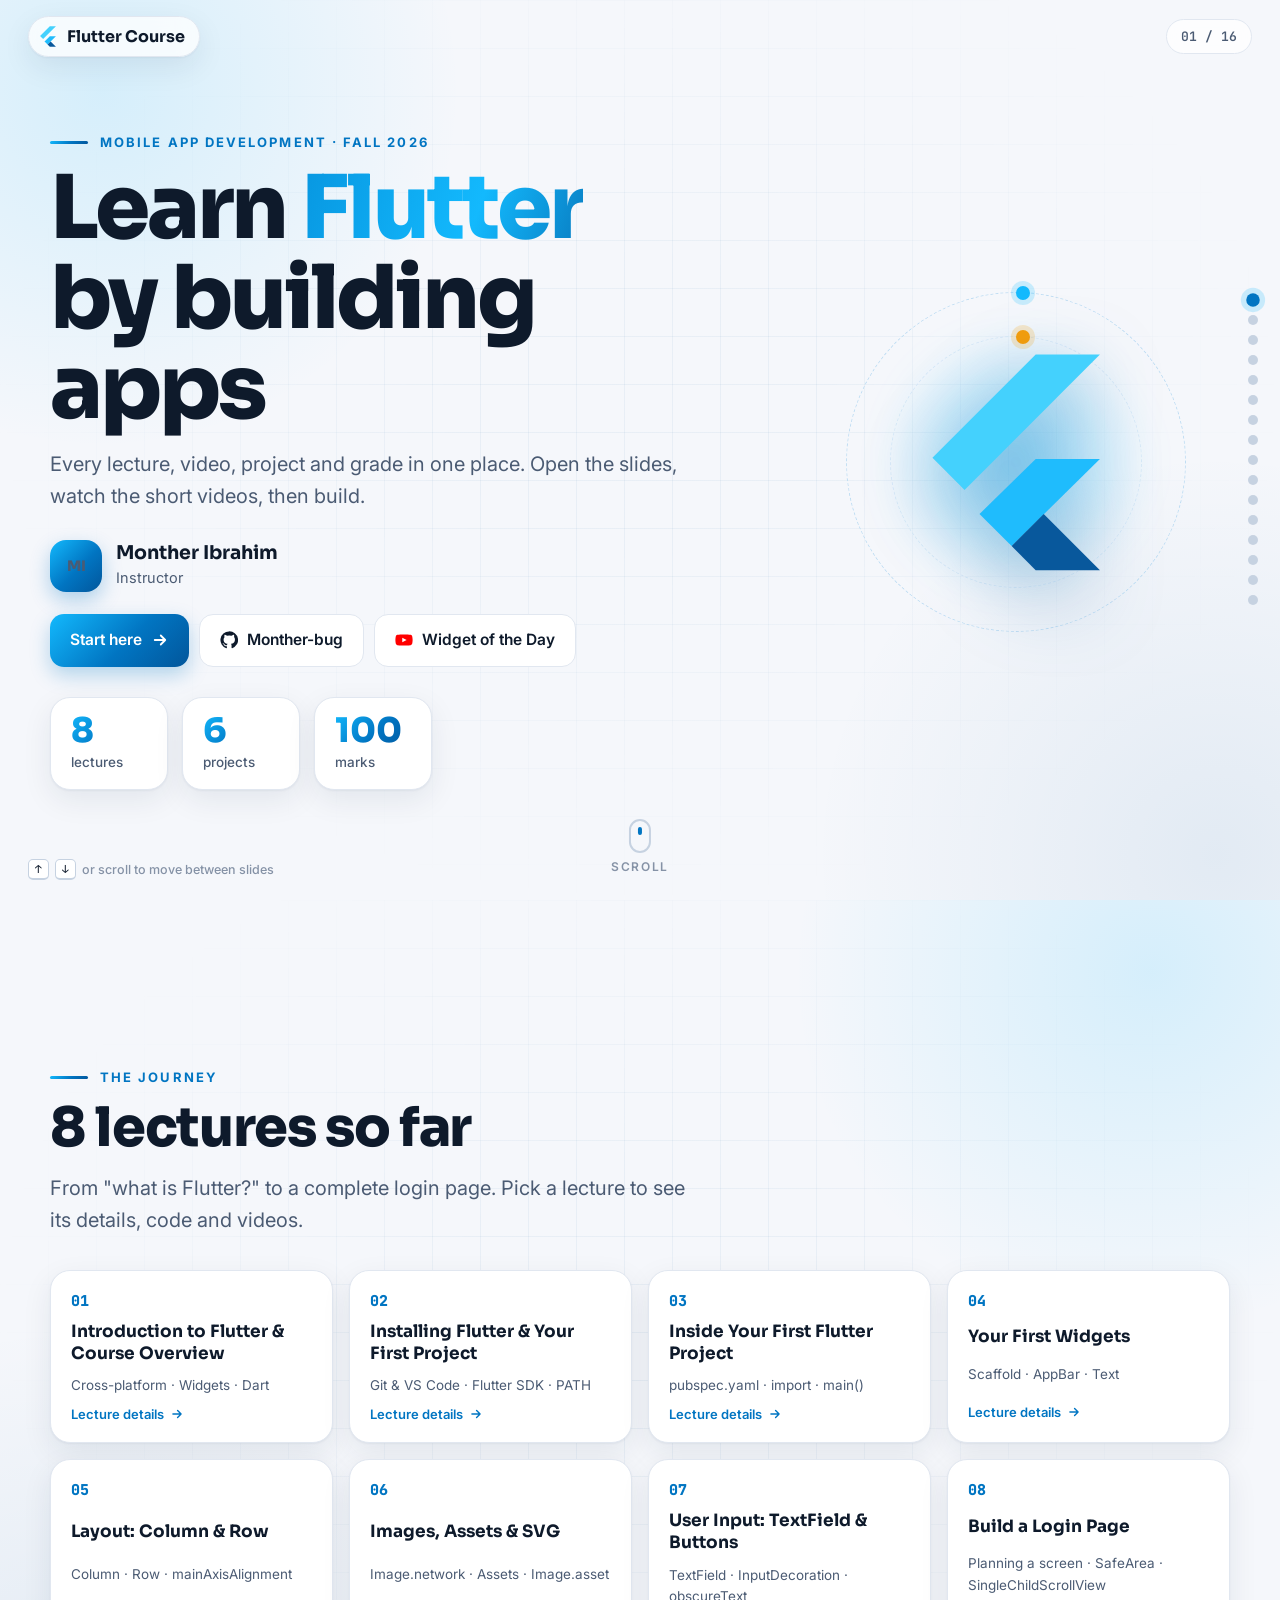
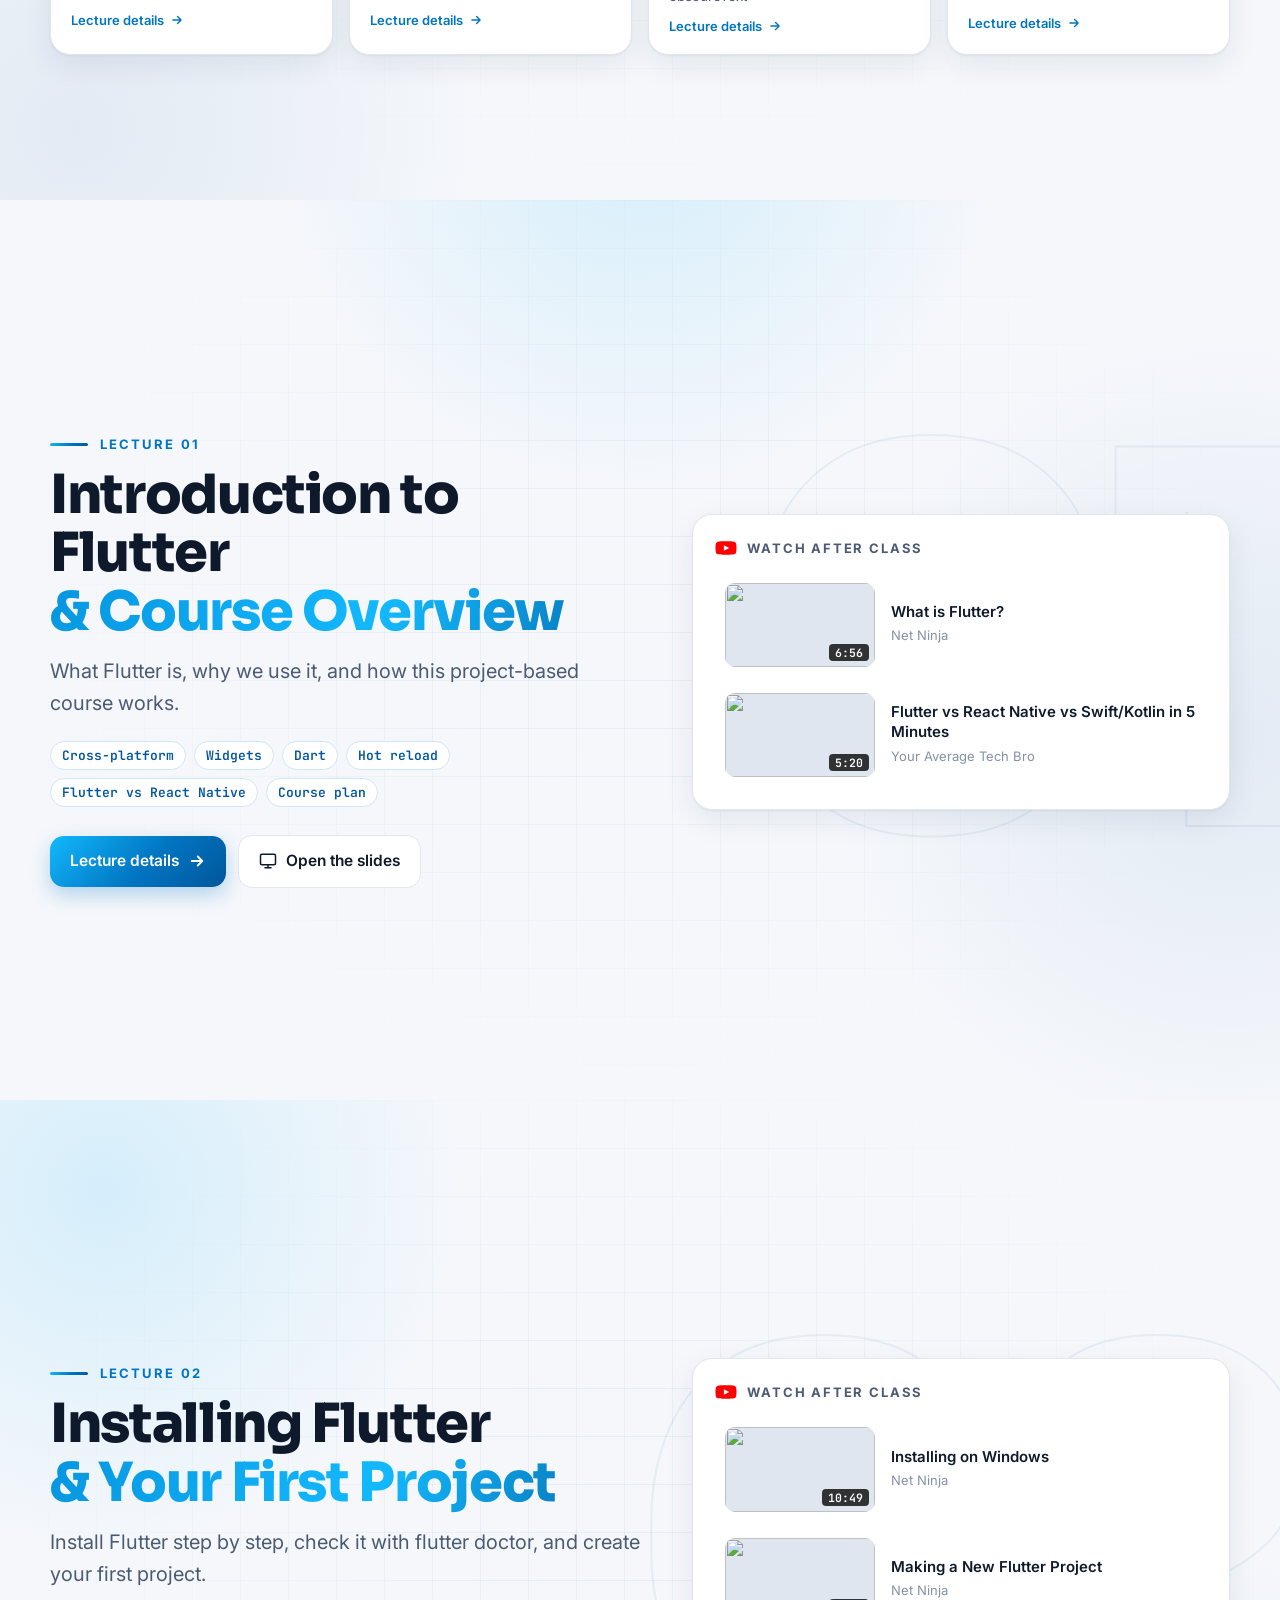
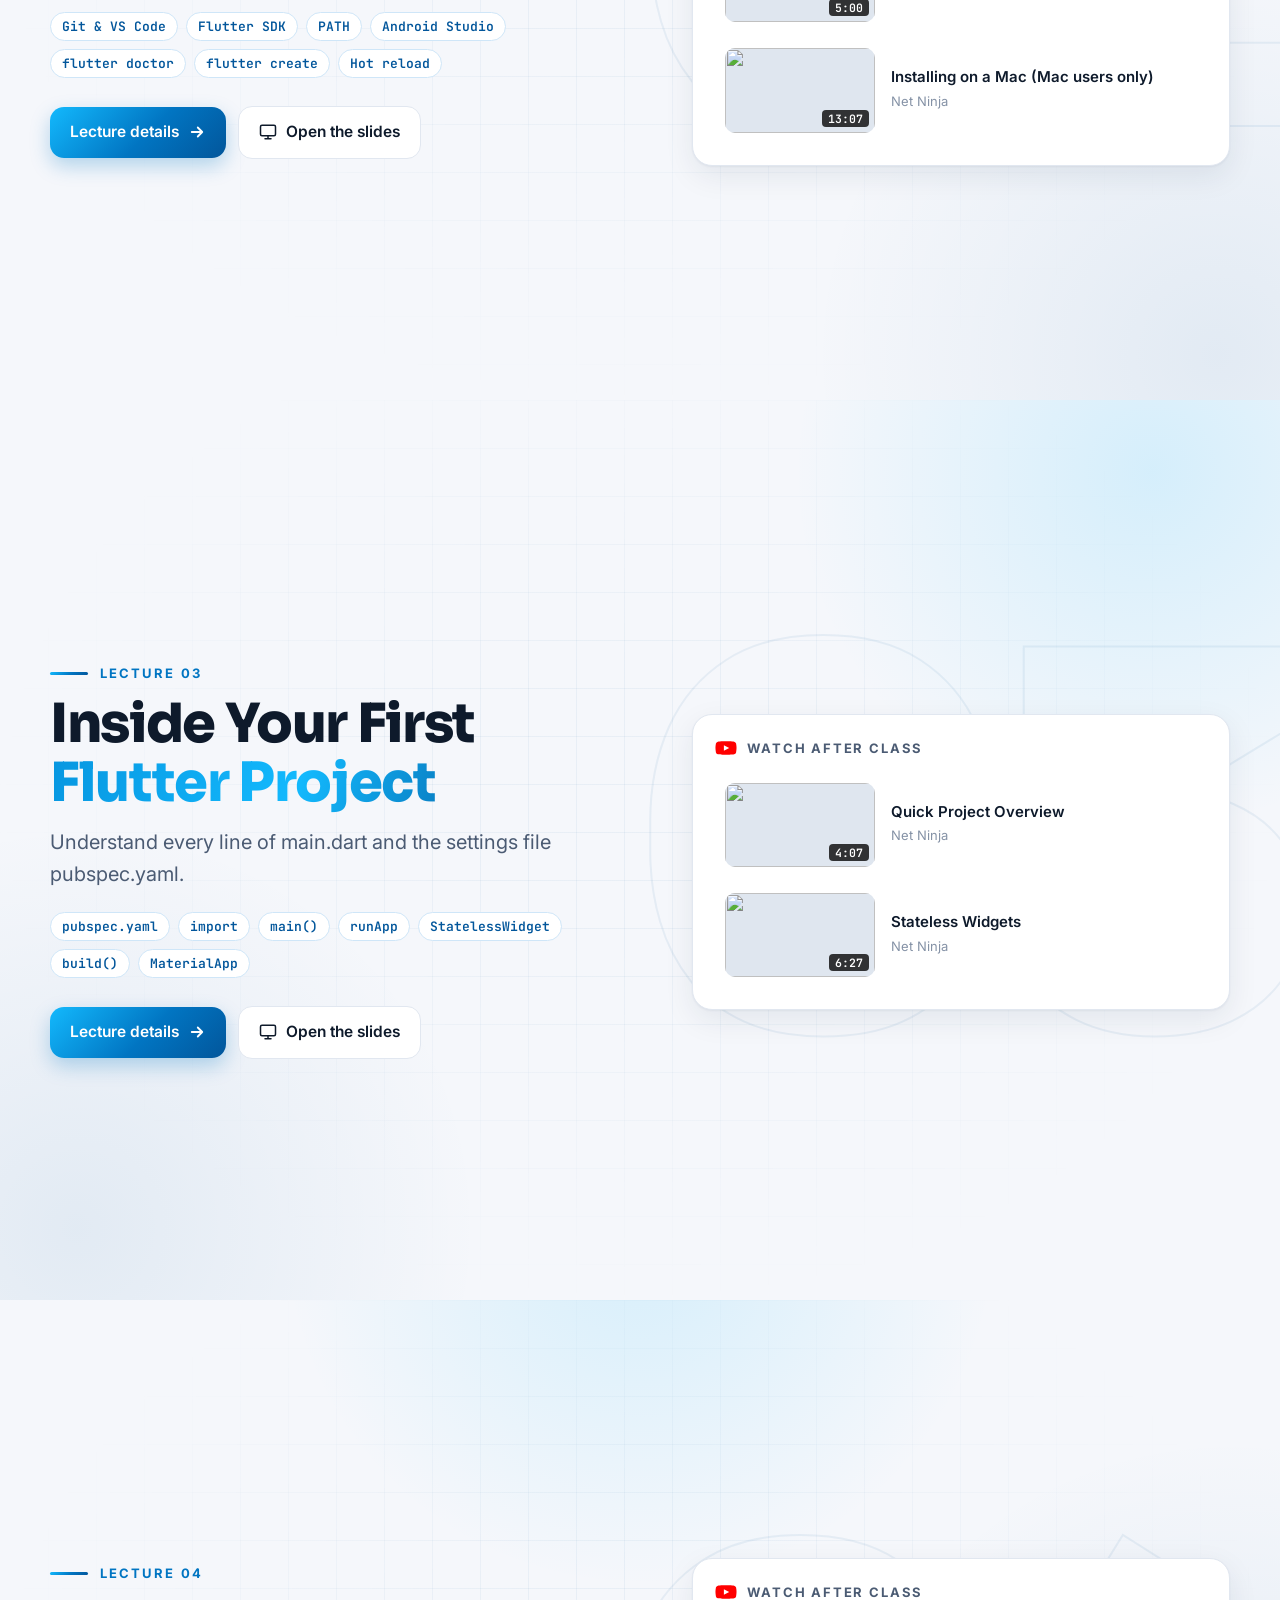
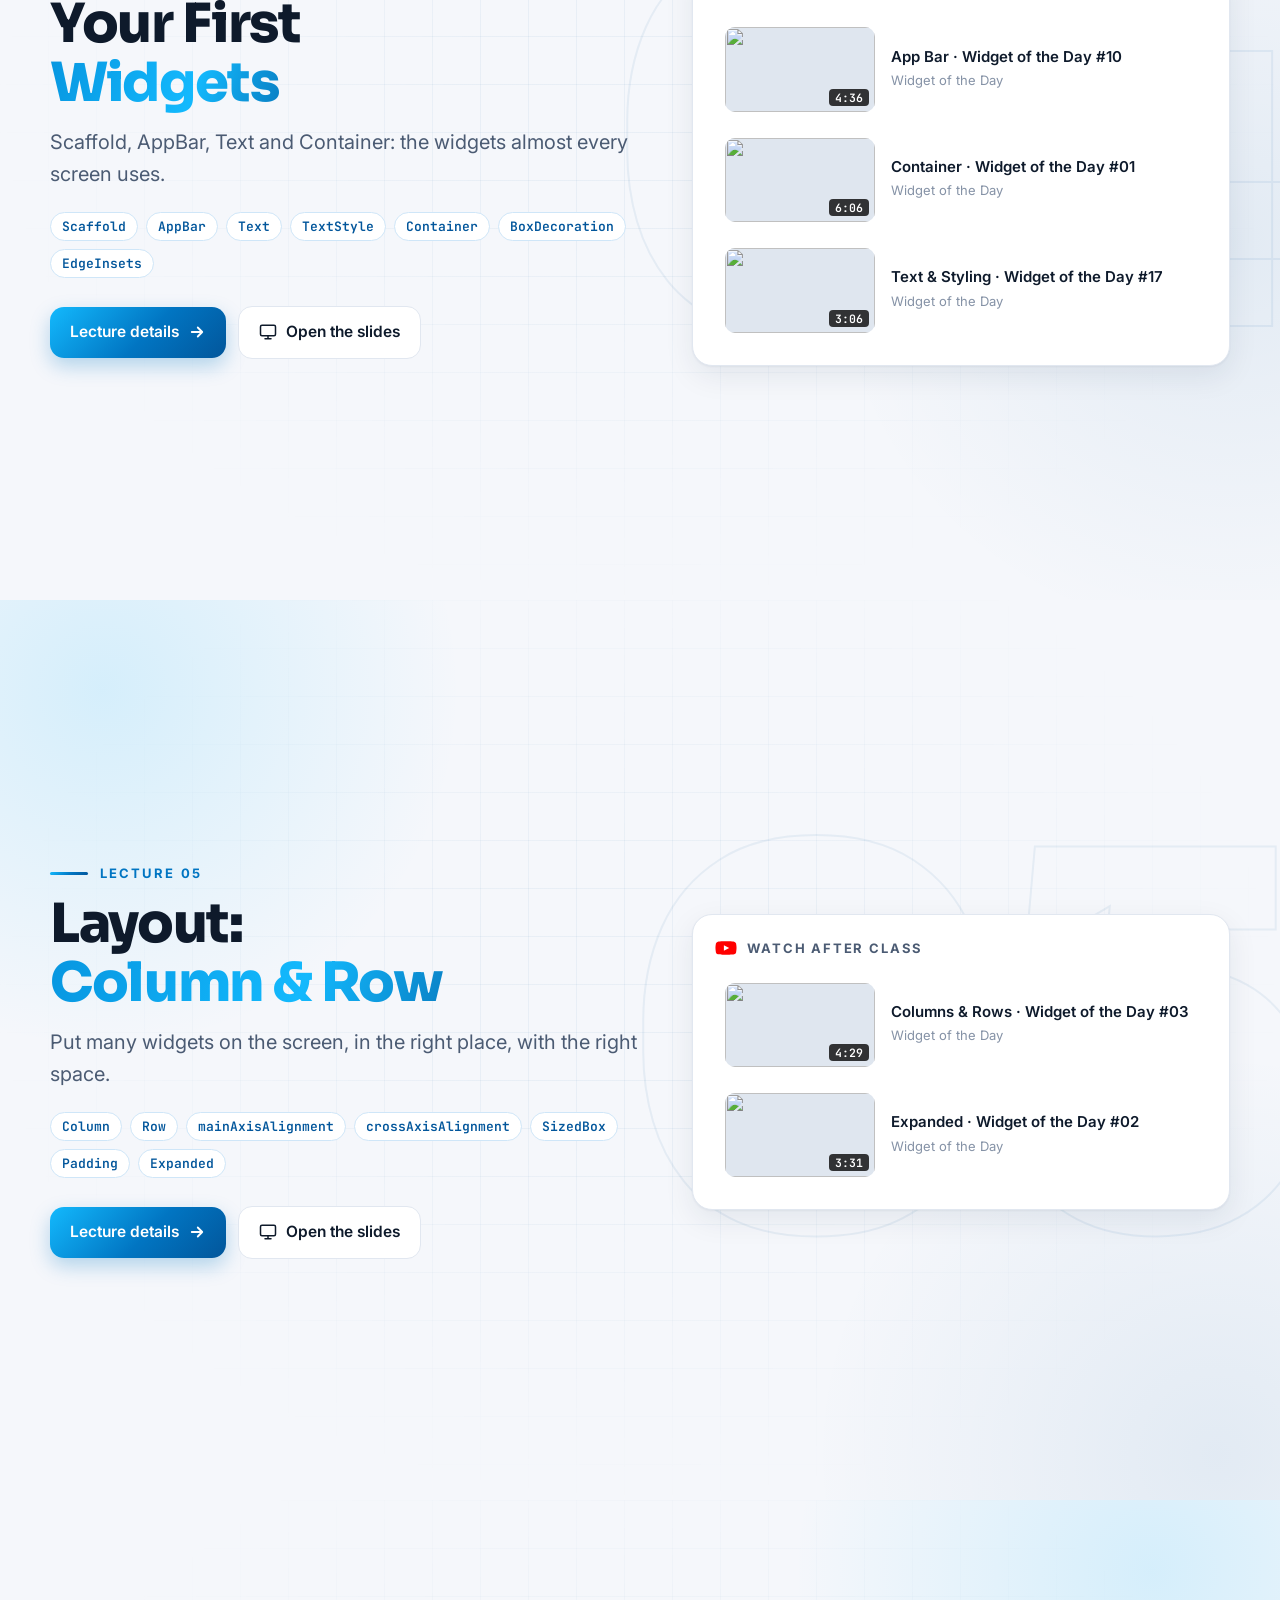
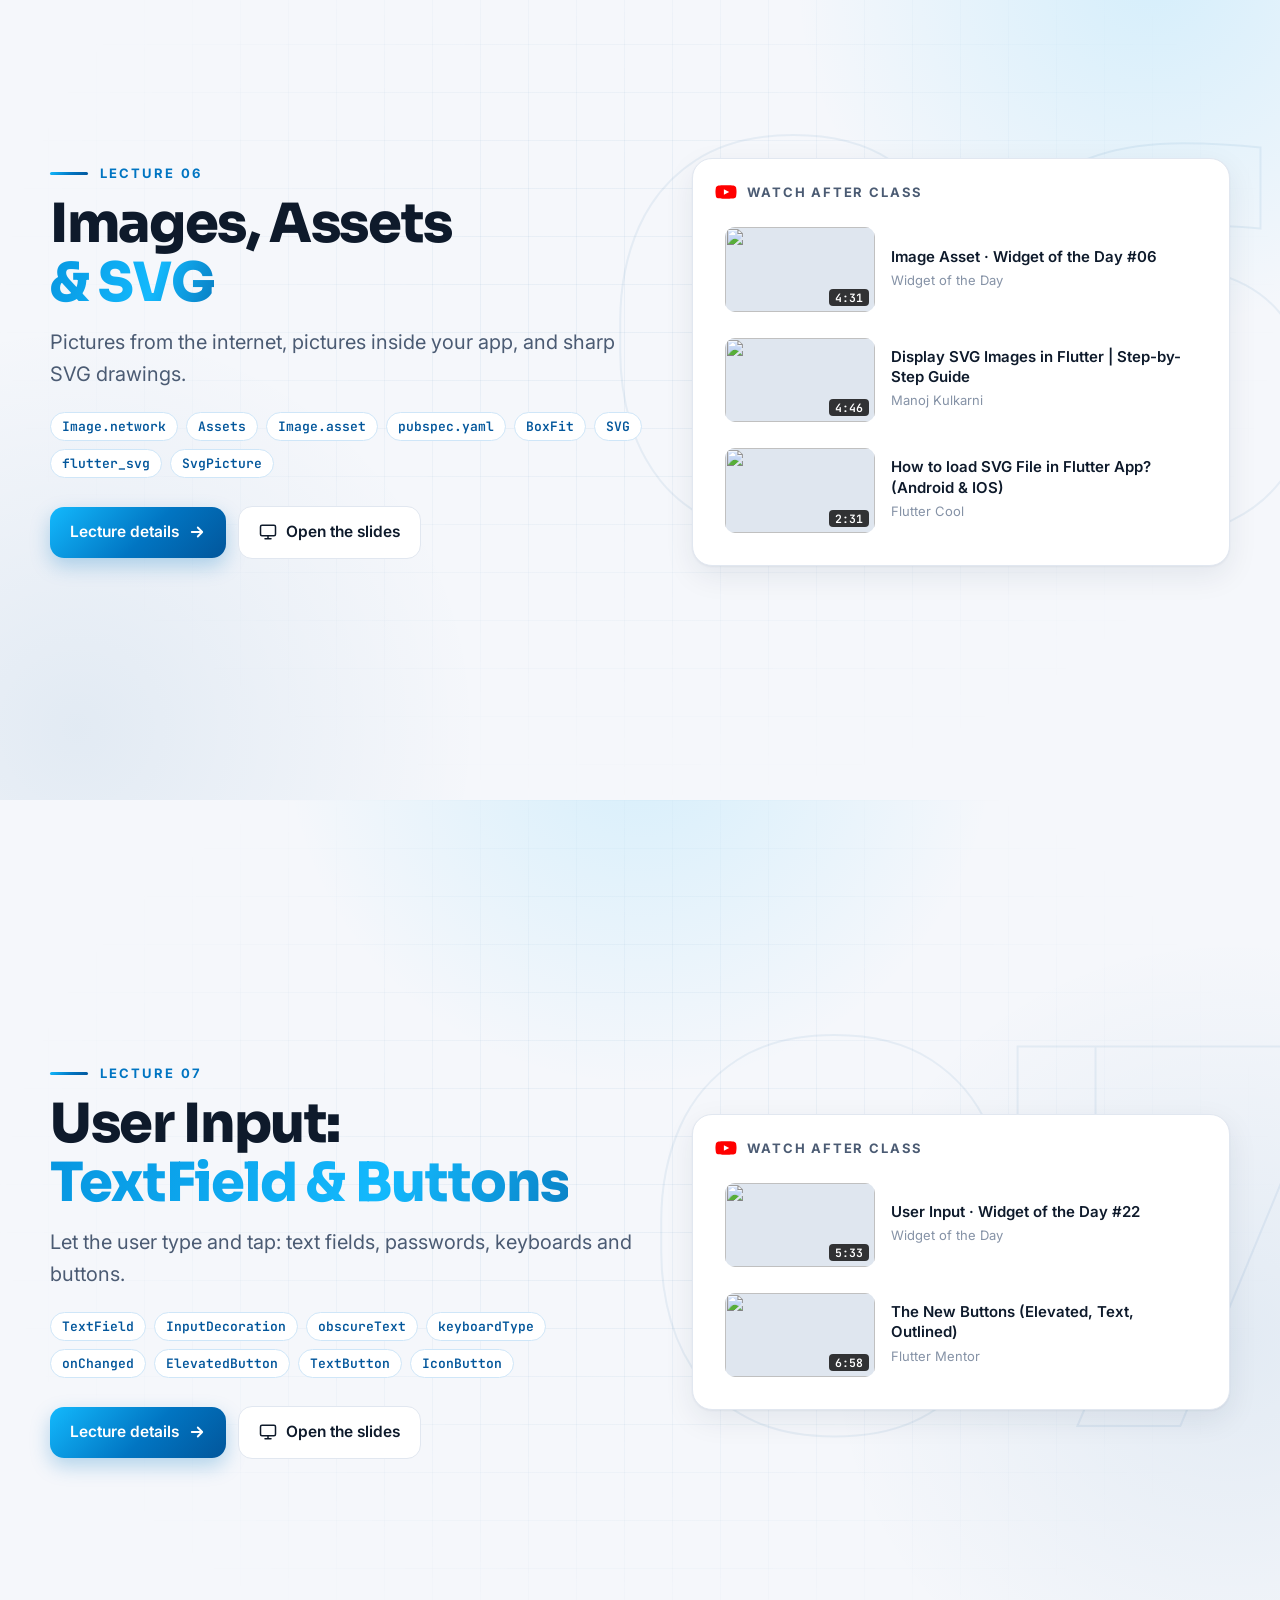
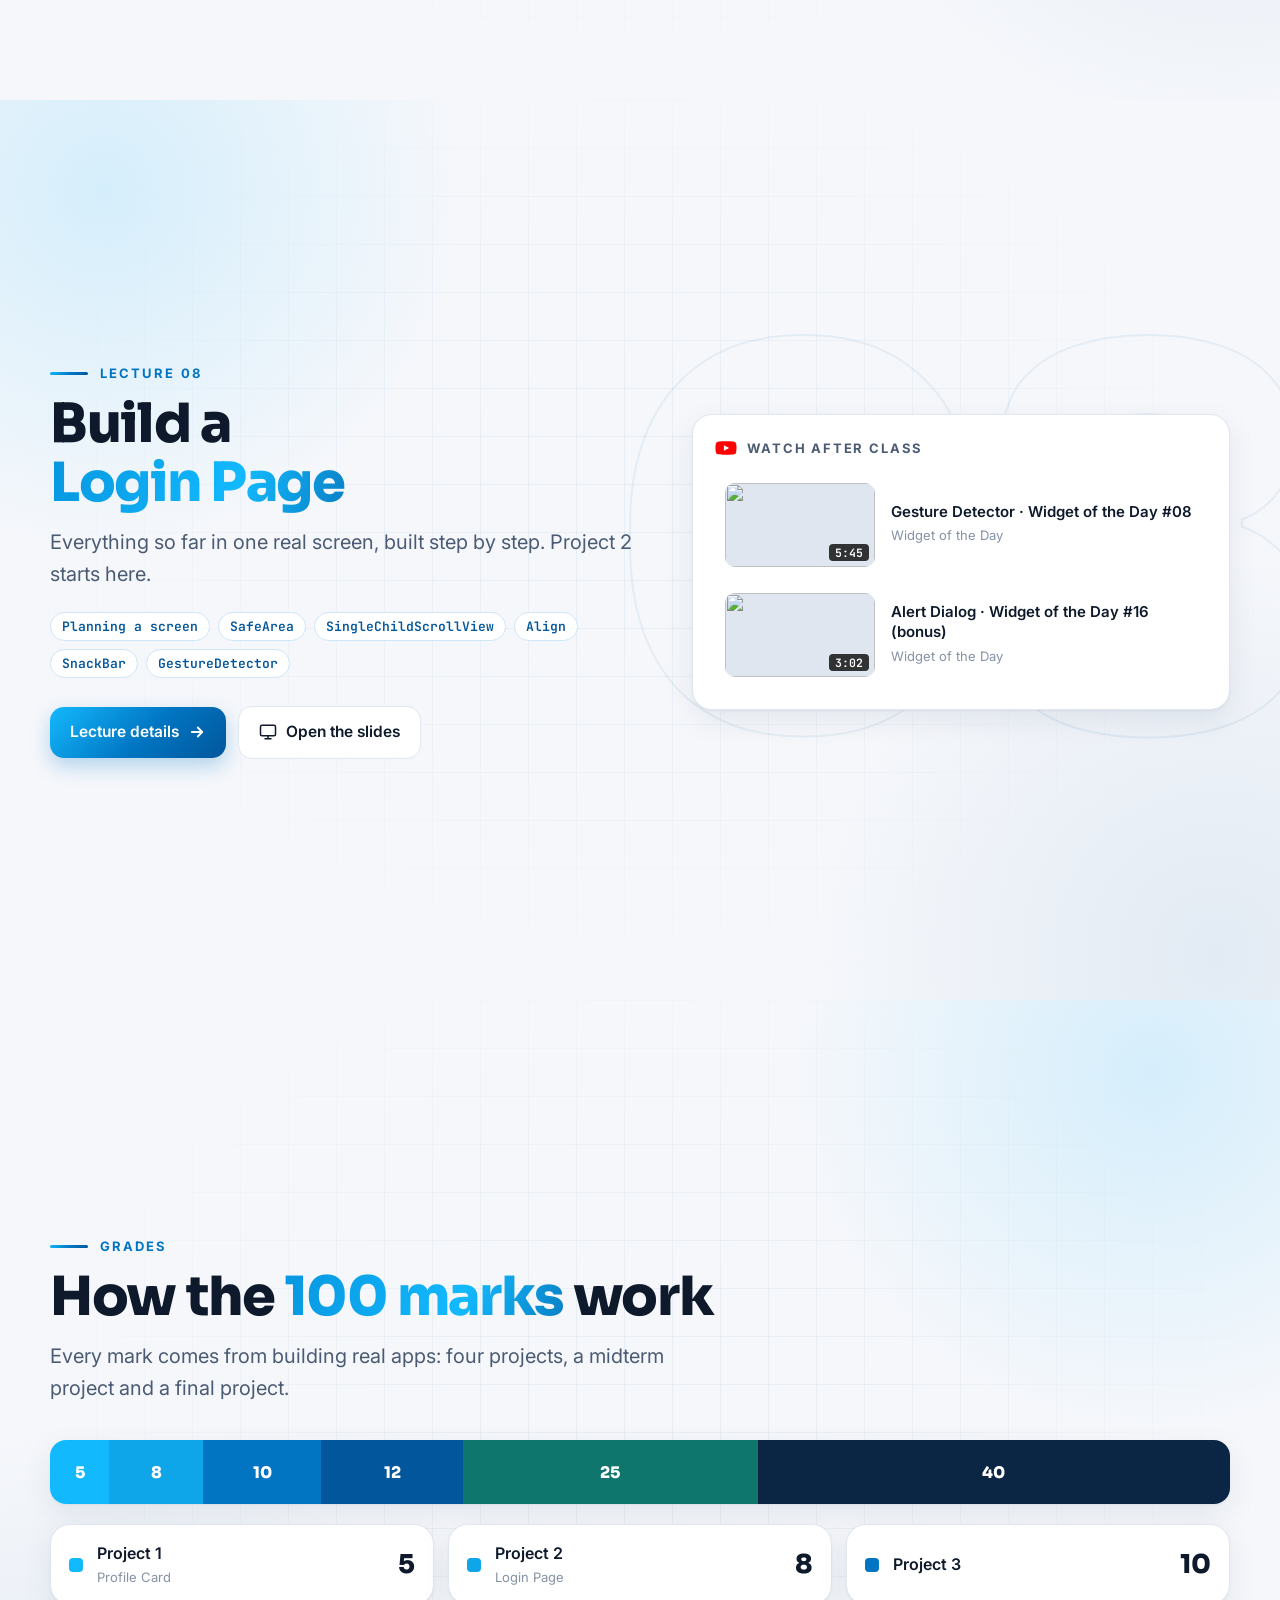
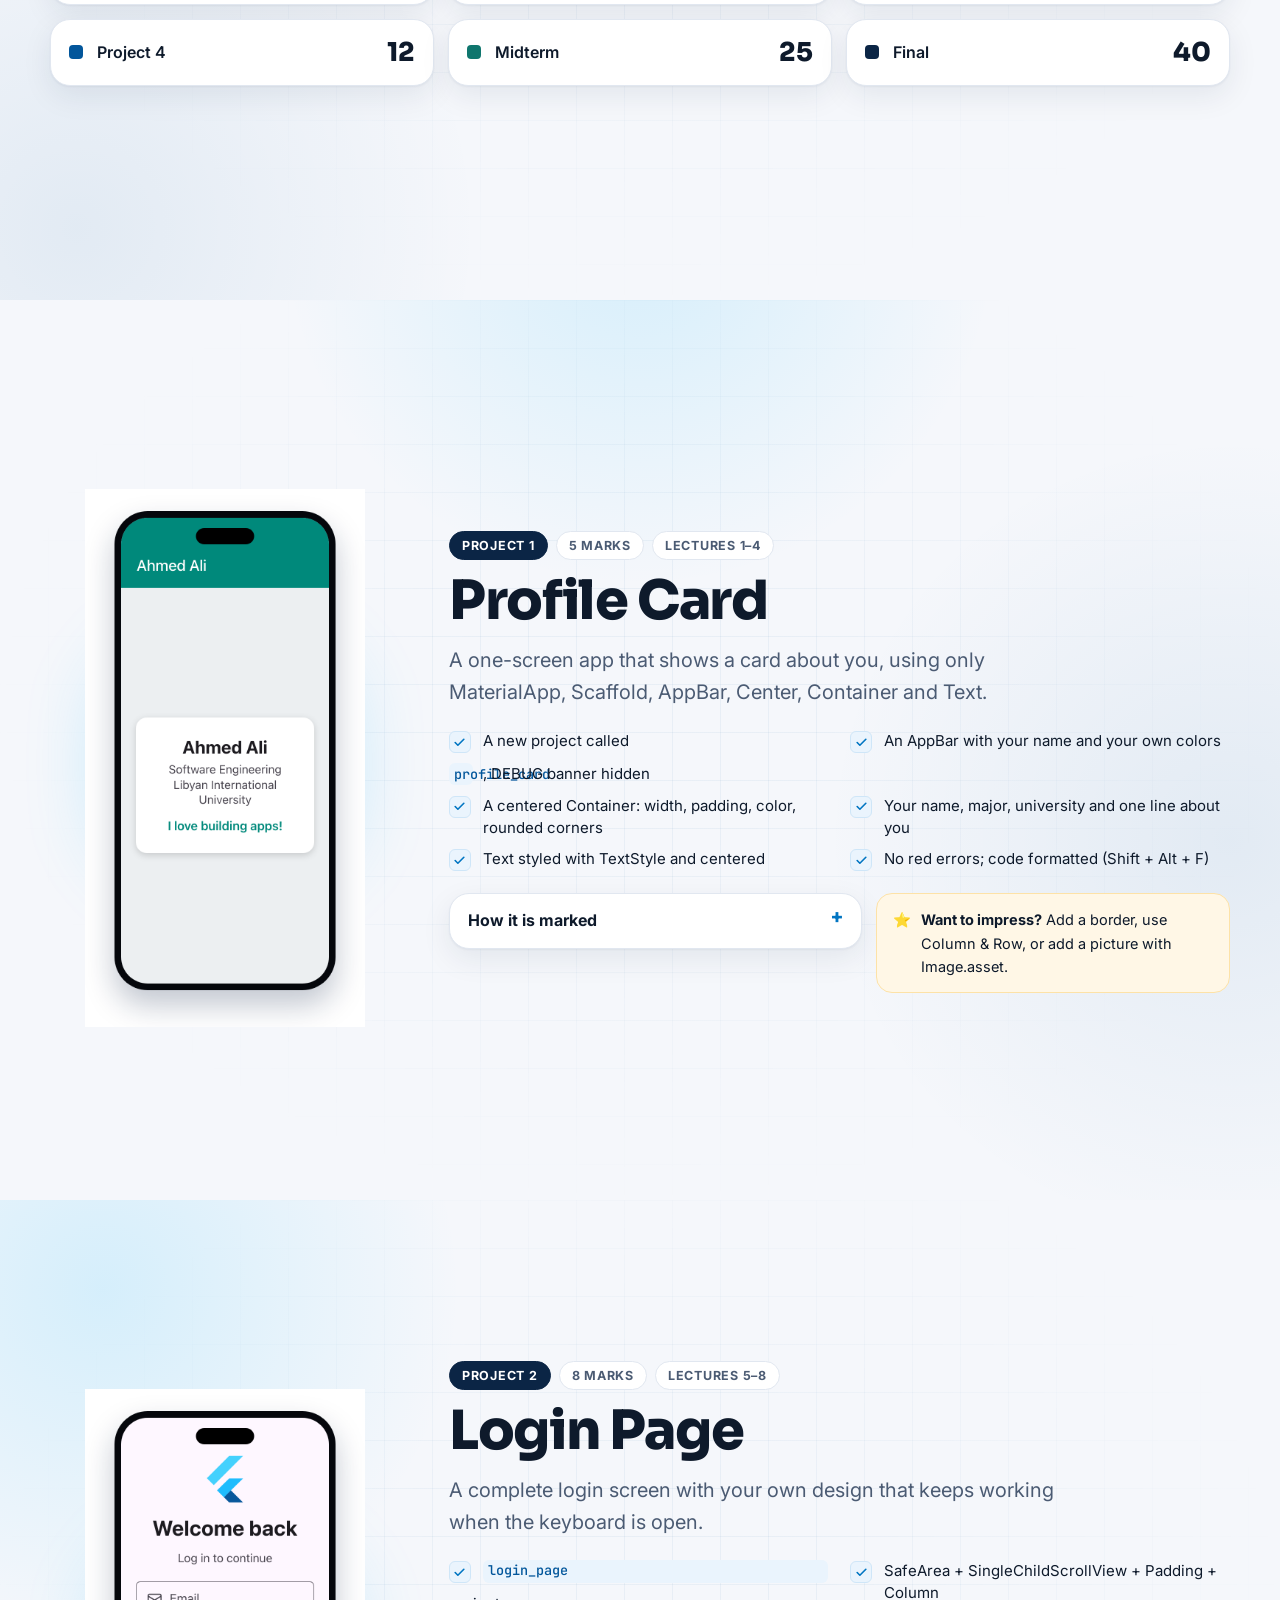
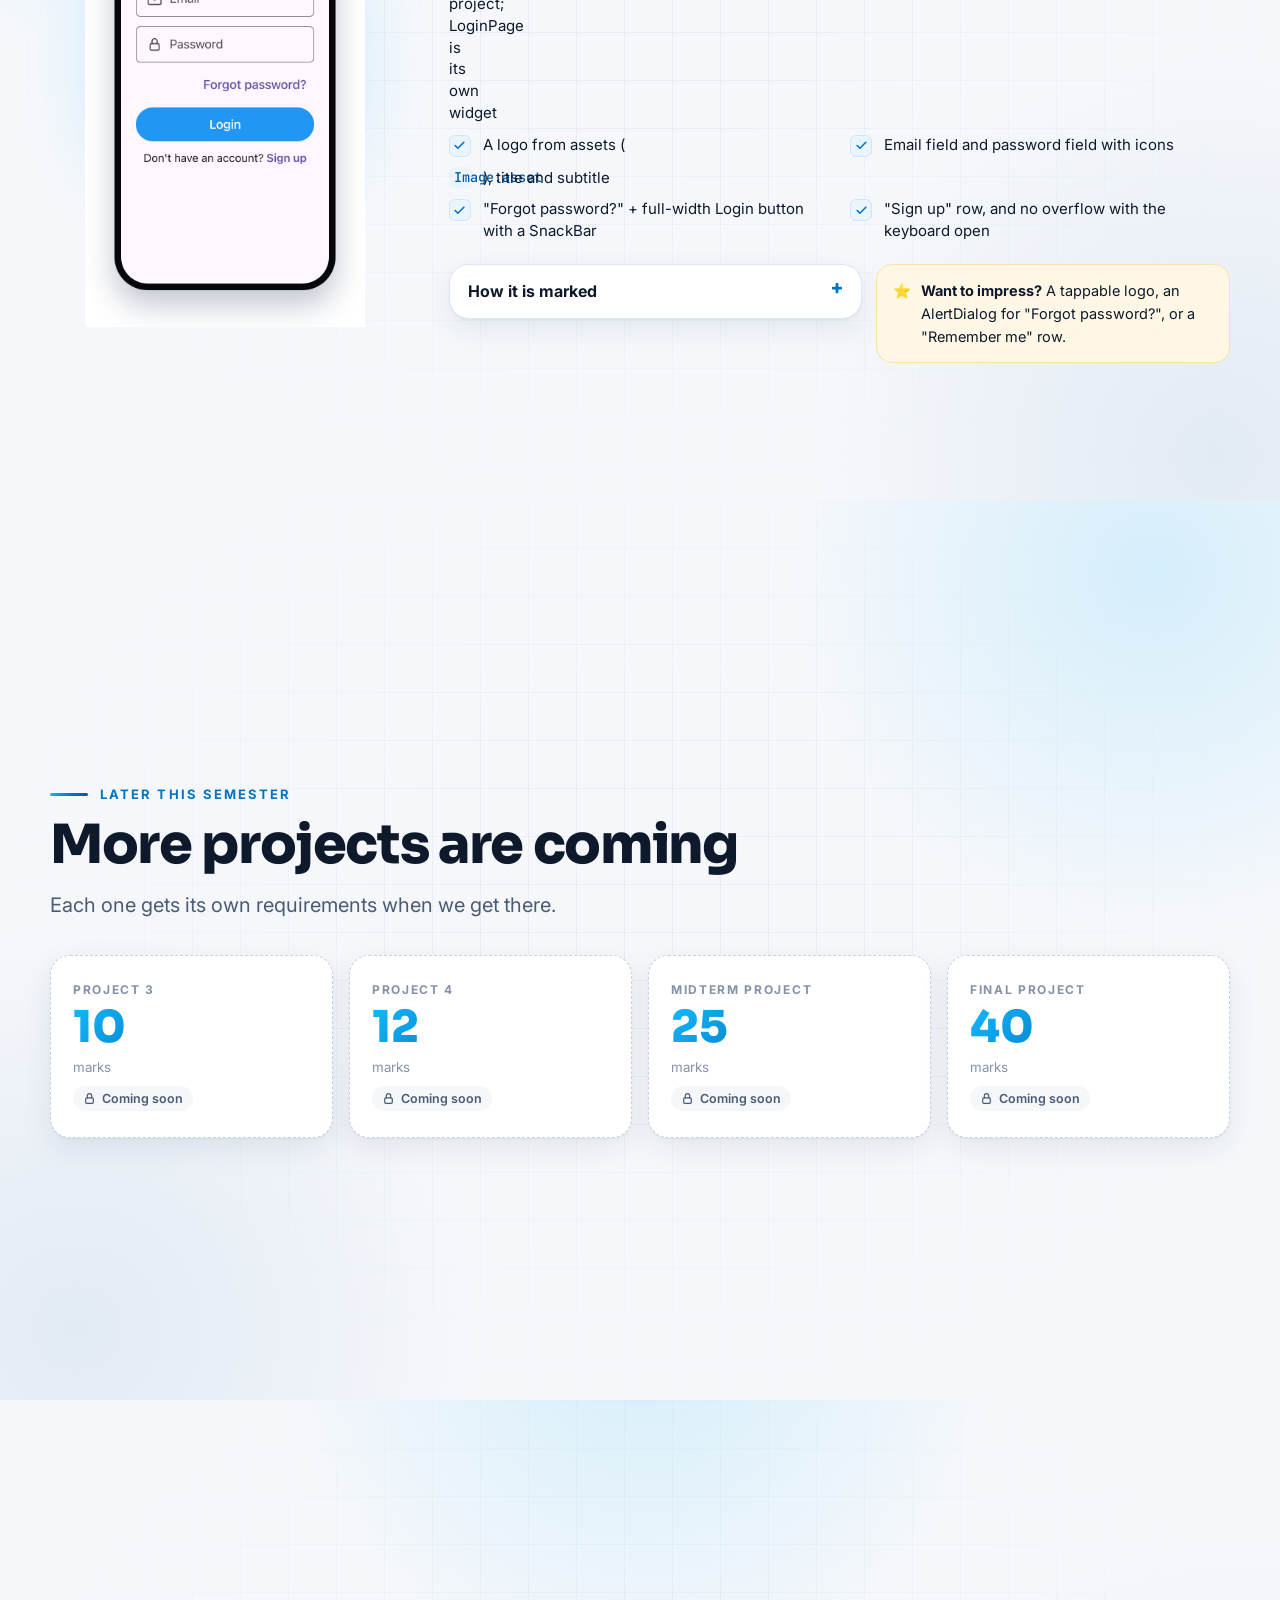
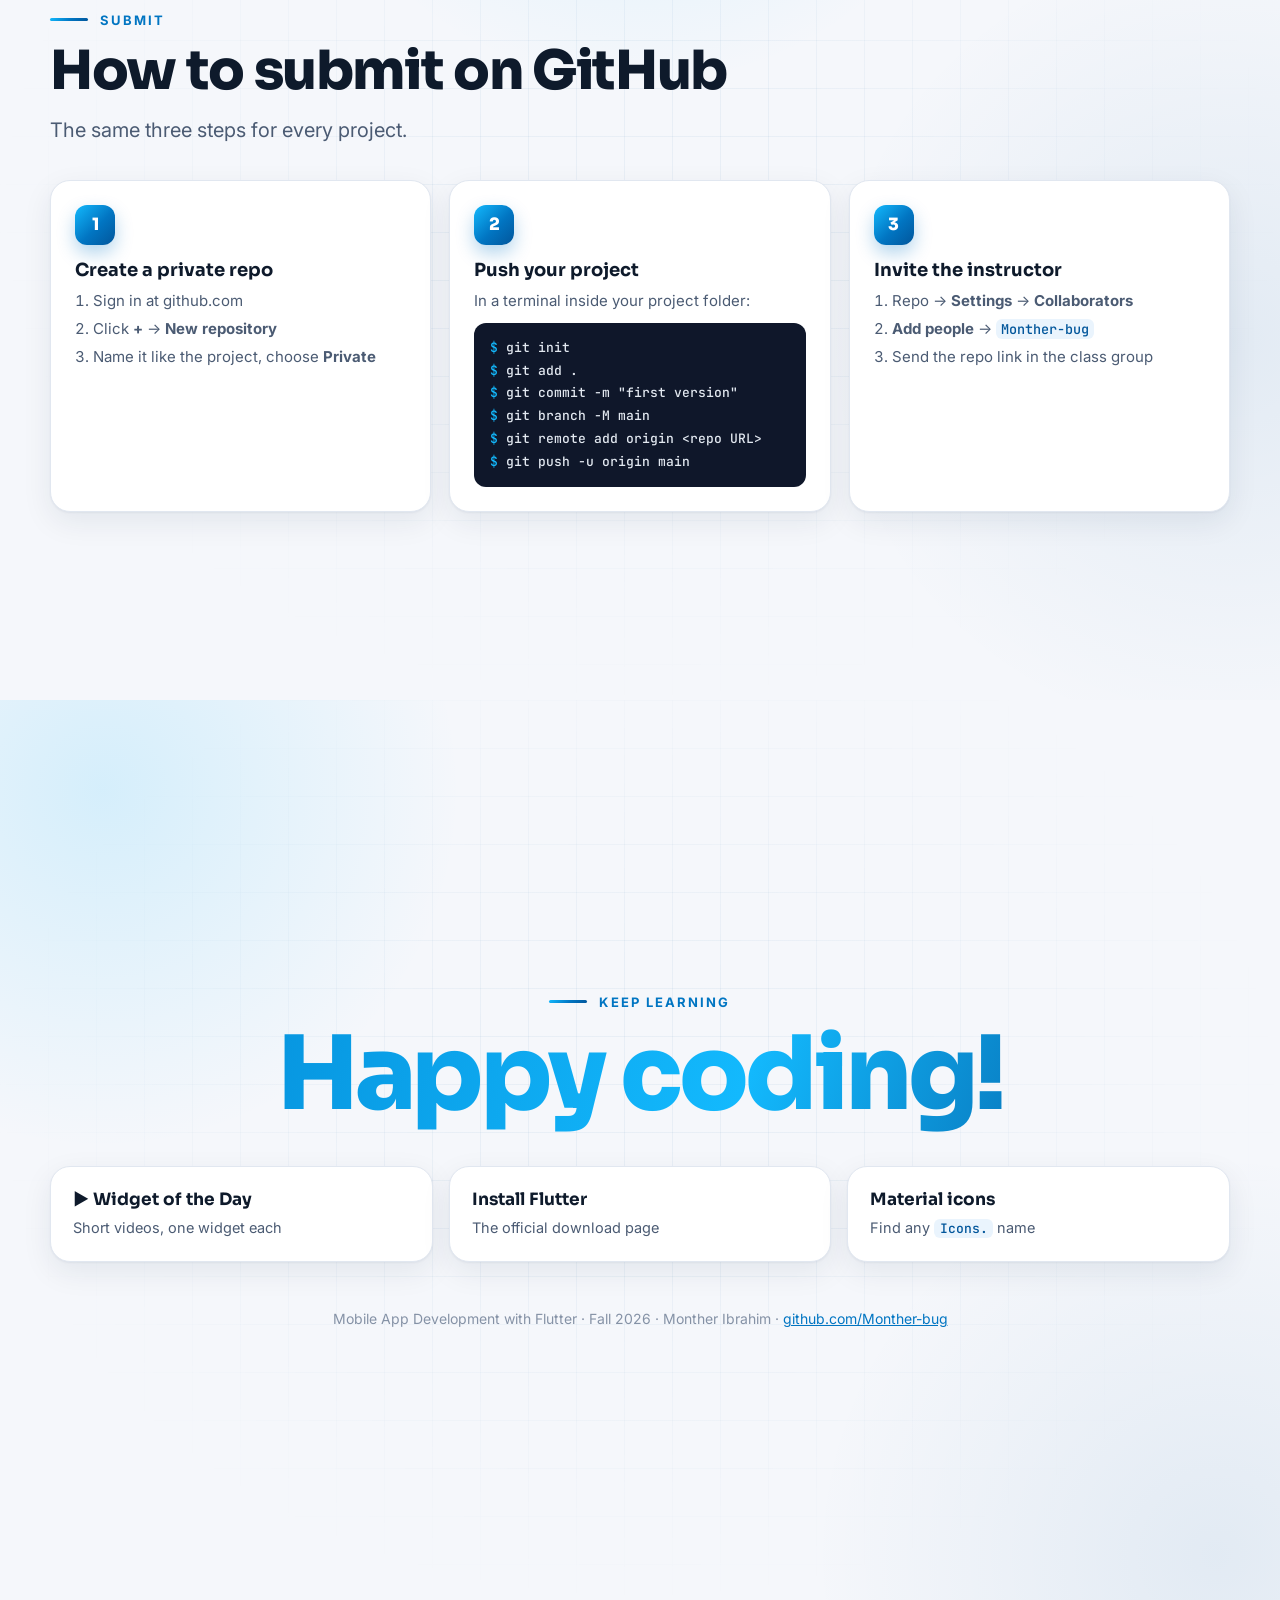
==== commit 6e93d4b1: "Lecture 06: Images, Assets & SVG (Chrollo pictures, flutter_svg, 3 videos) Co-Authored-By: Claude Op" ====
--- a/index.html
+++ b/index.html
@@ -108,7 +108,7 @@
               <tr class="t"><td>Total</td><td>5</td></tr>
             </table>
           </details>
-          <p class="impress">⭐ <span><b>Want to impress?</b> Add a border, use Column &amp; Row, or your photo in a CircleAvatar.</span></p>
+          <p class="impress">⭐ <span><b>Want to impress?</b> Add a border, use Column &amp; Row, or add a picture with Image.asset.</span></p>
         </div>
       </div>
     </div>
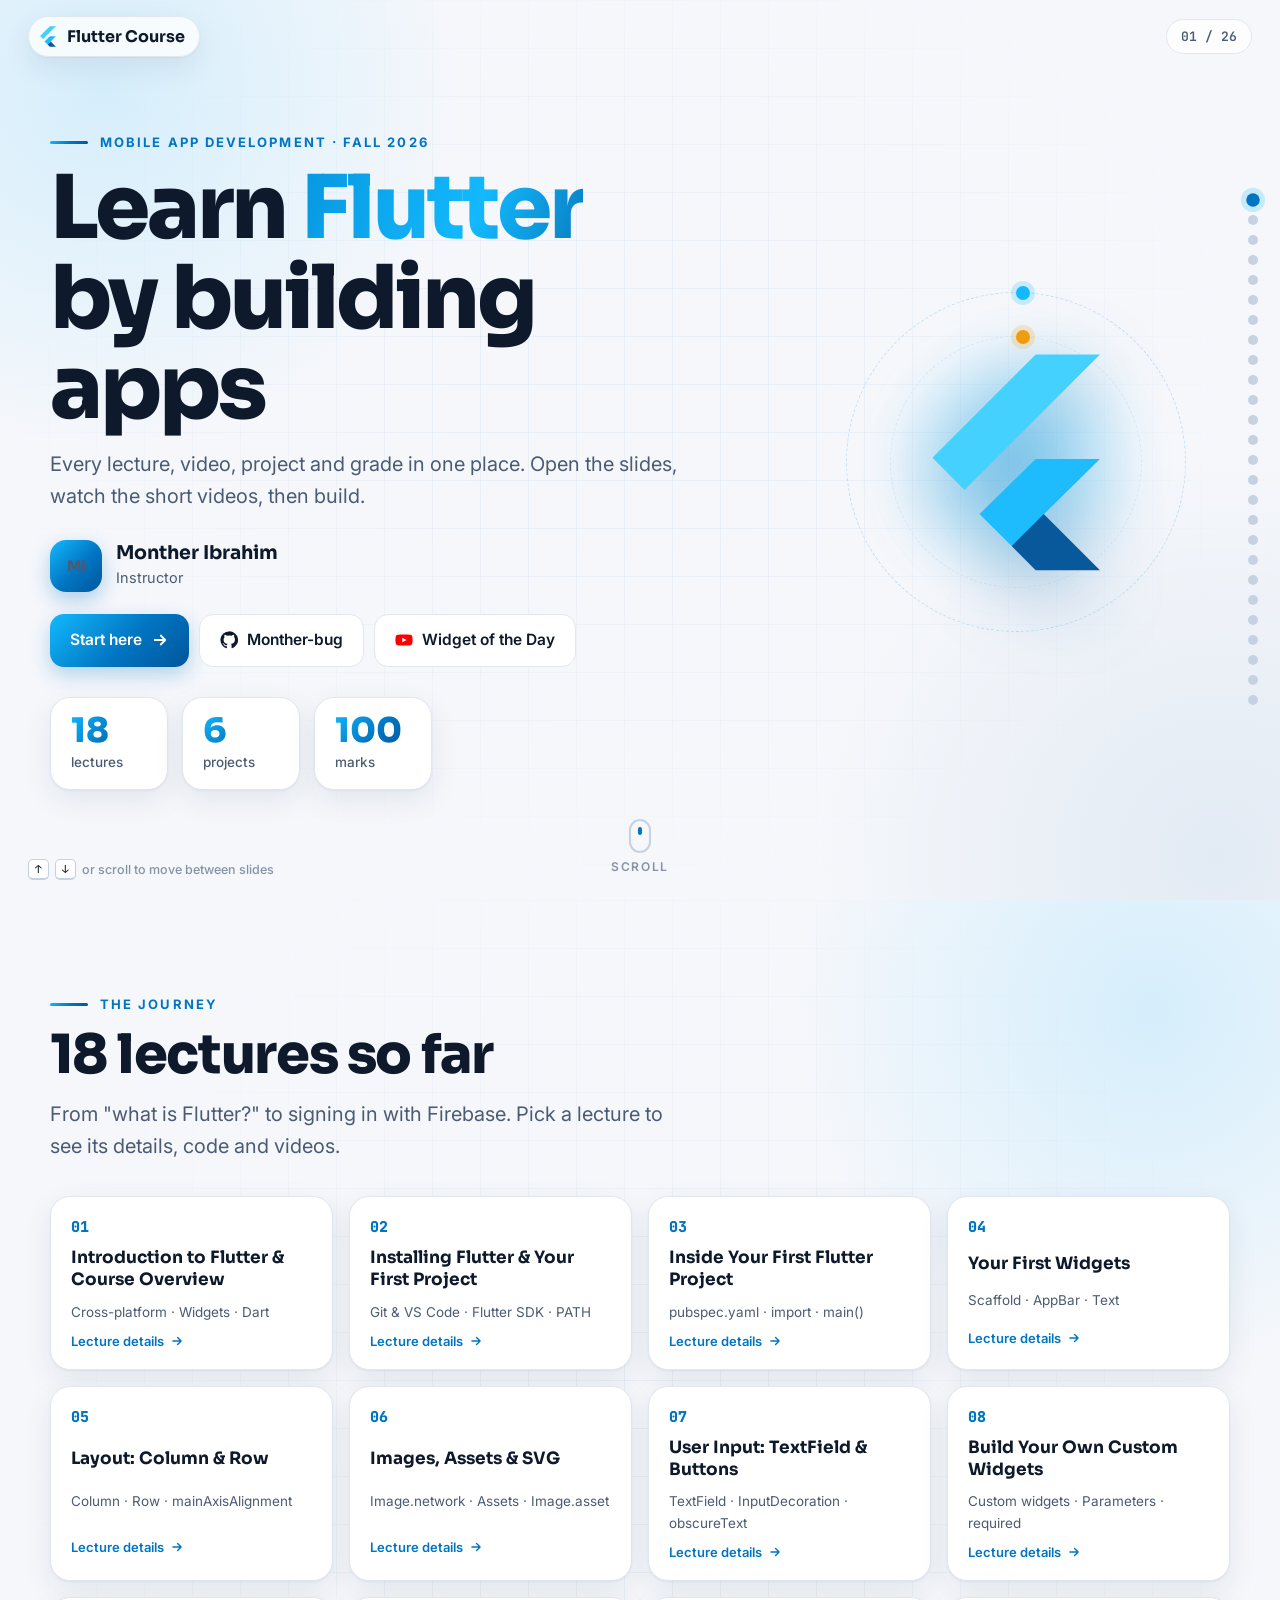
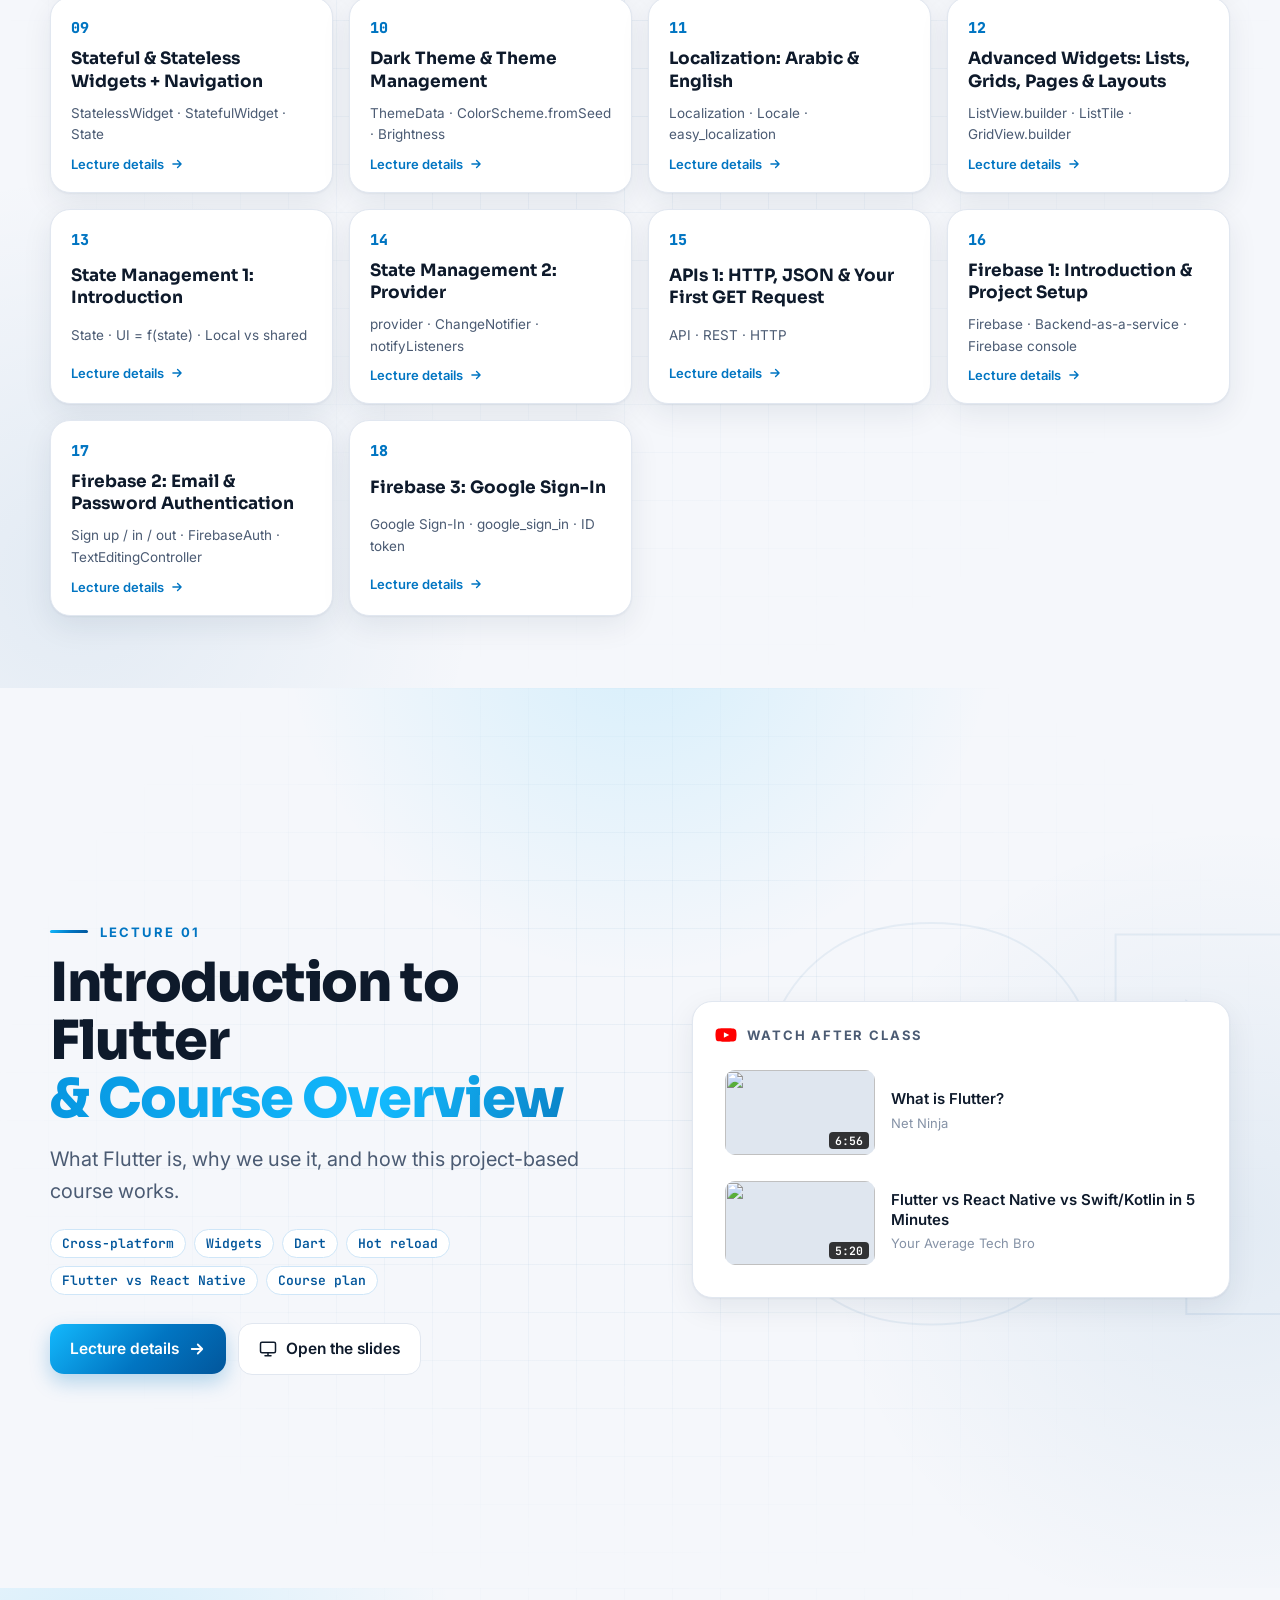
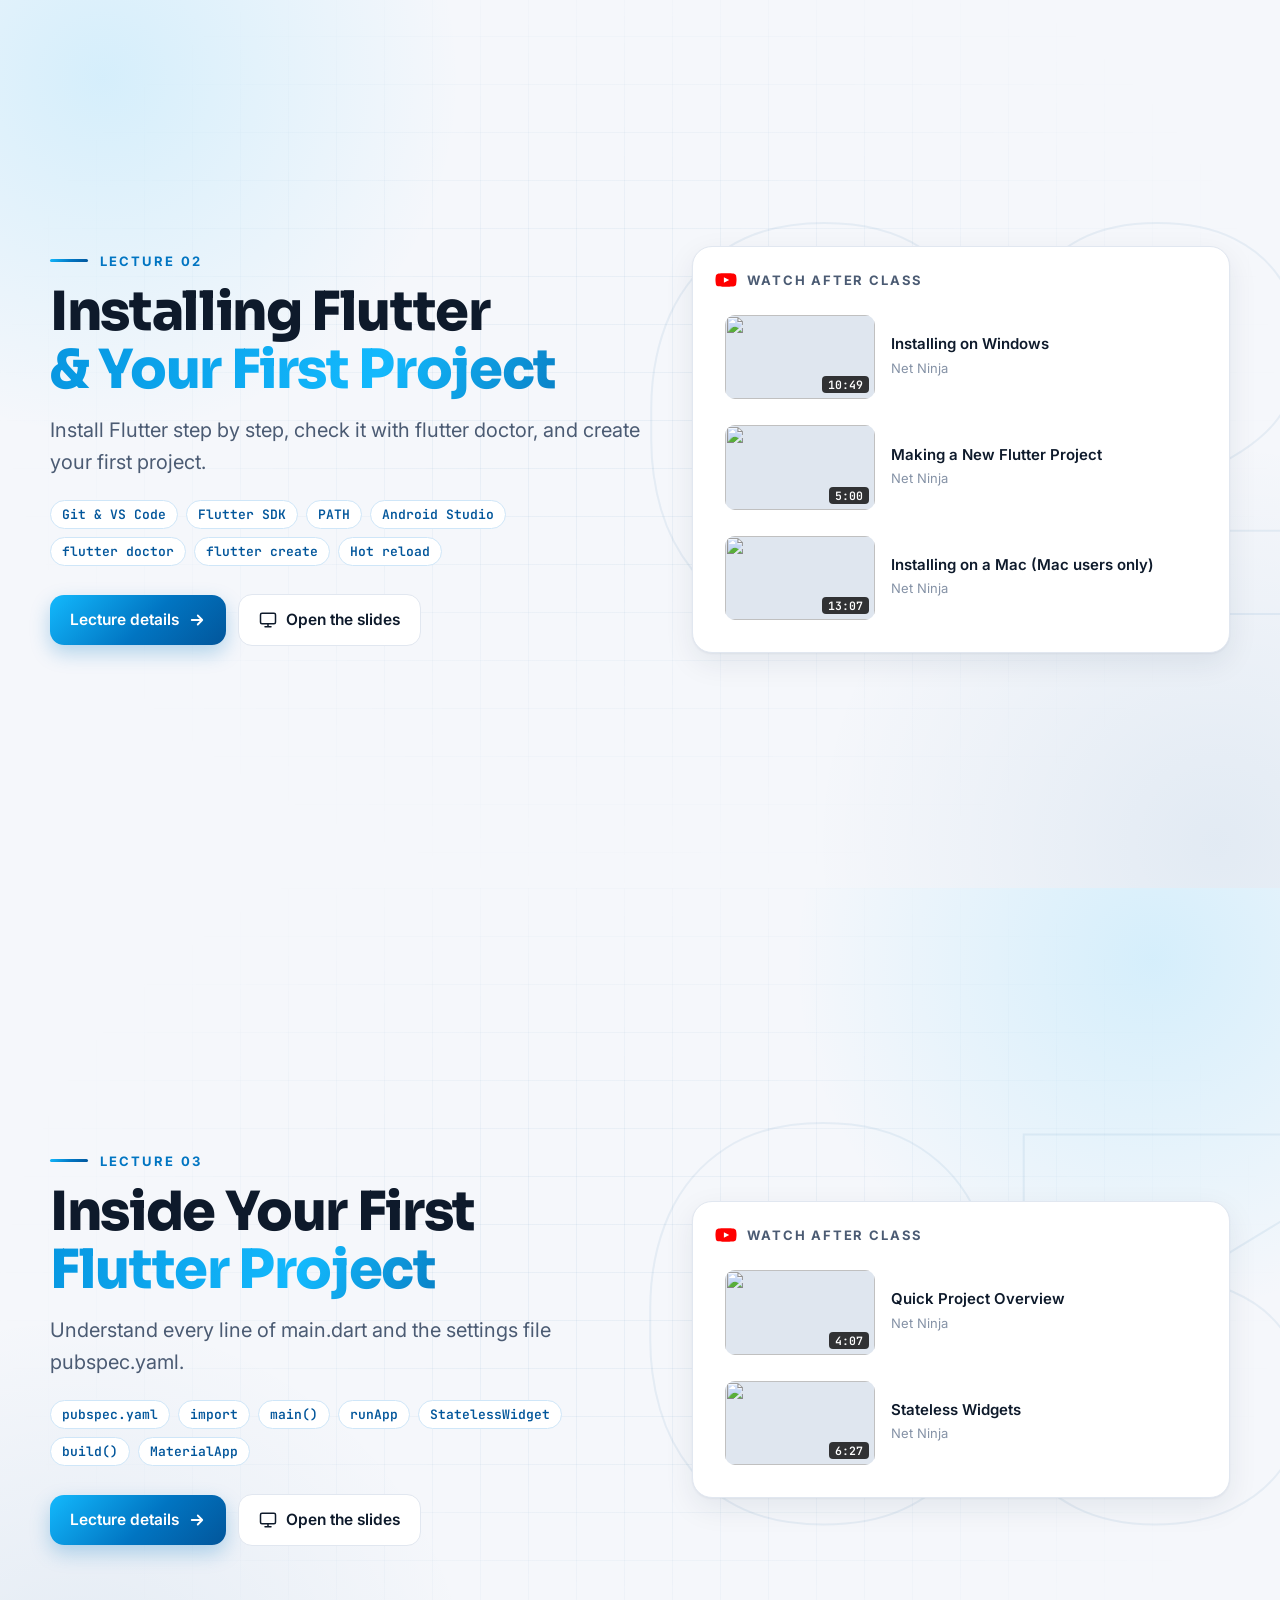
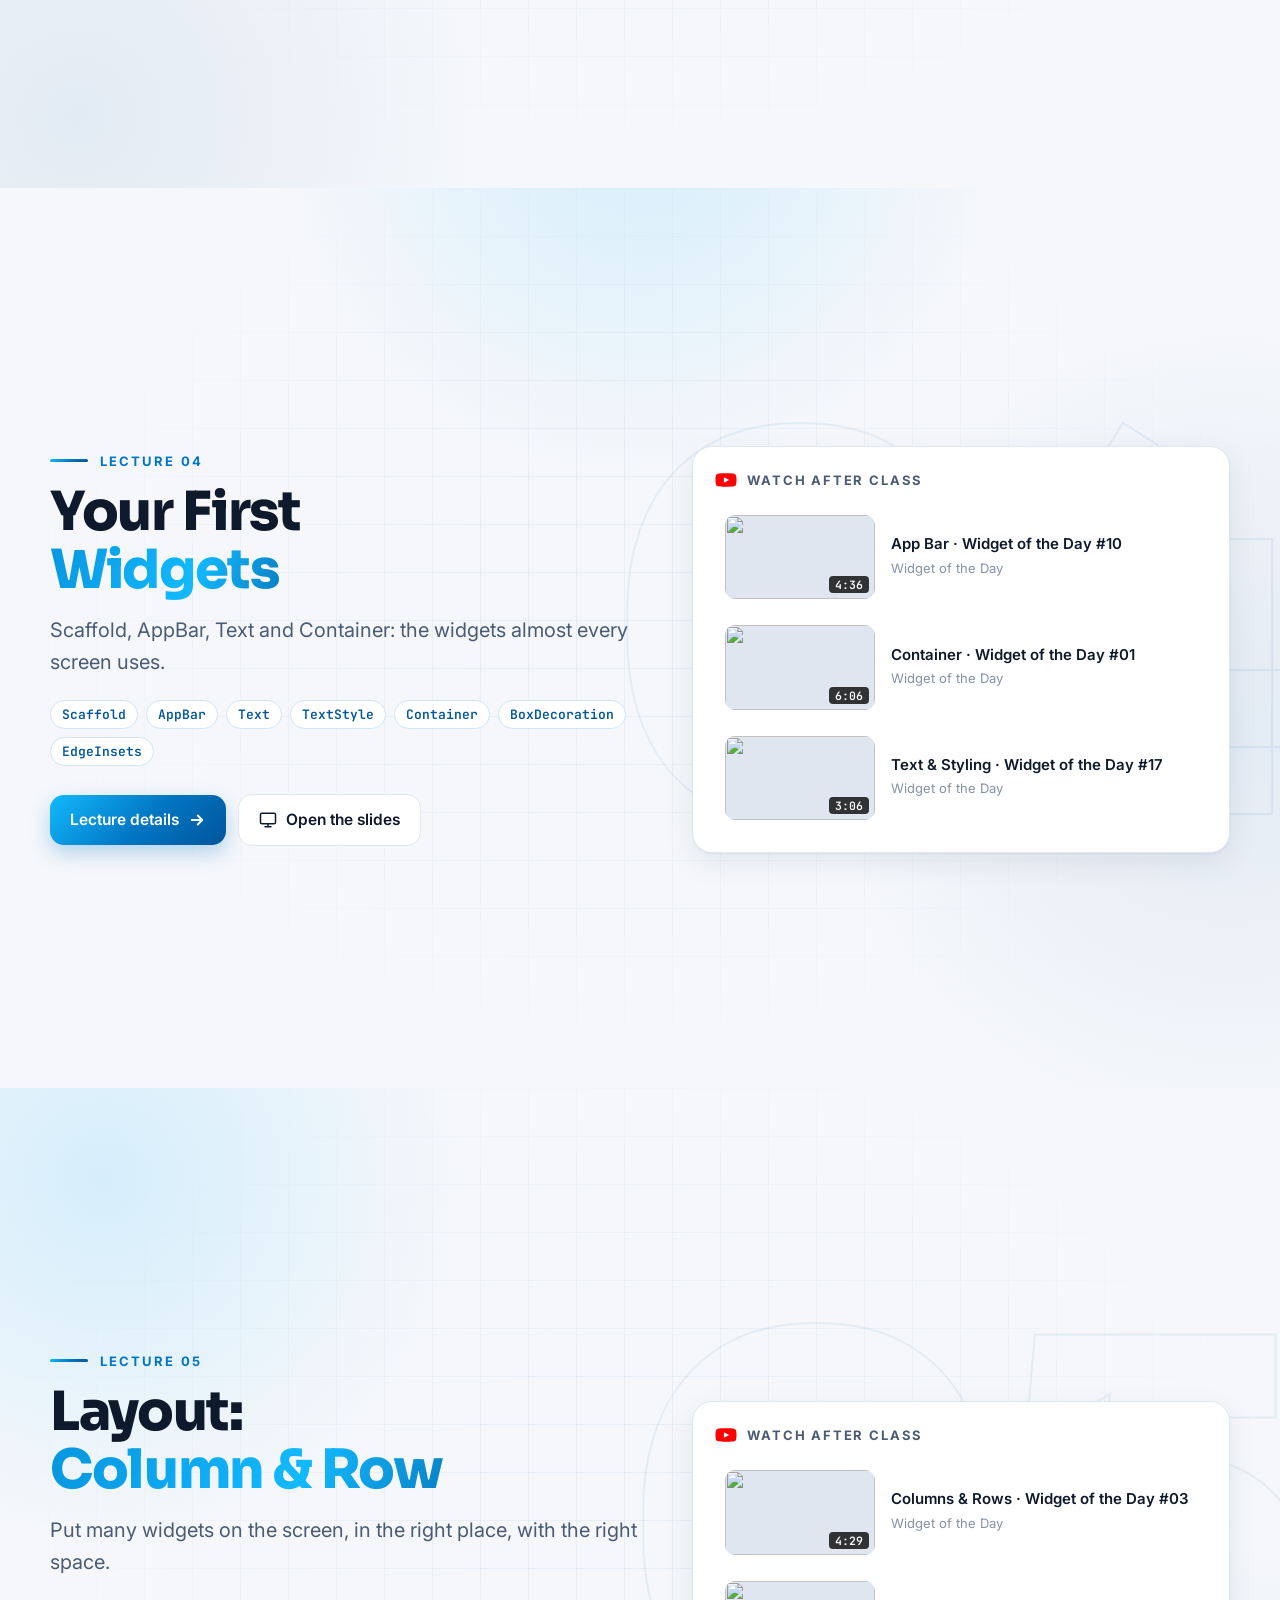
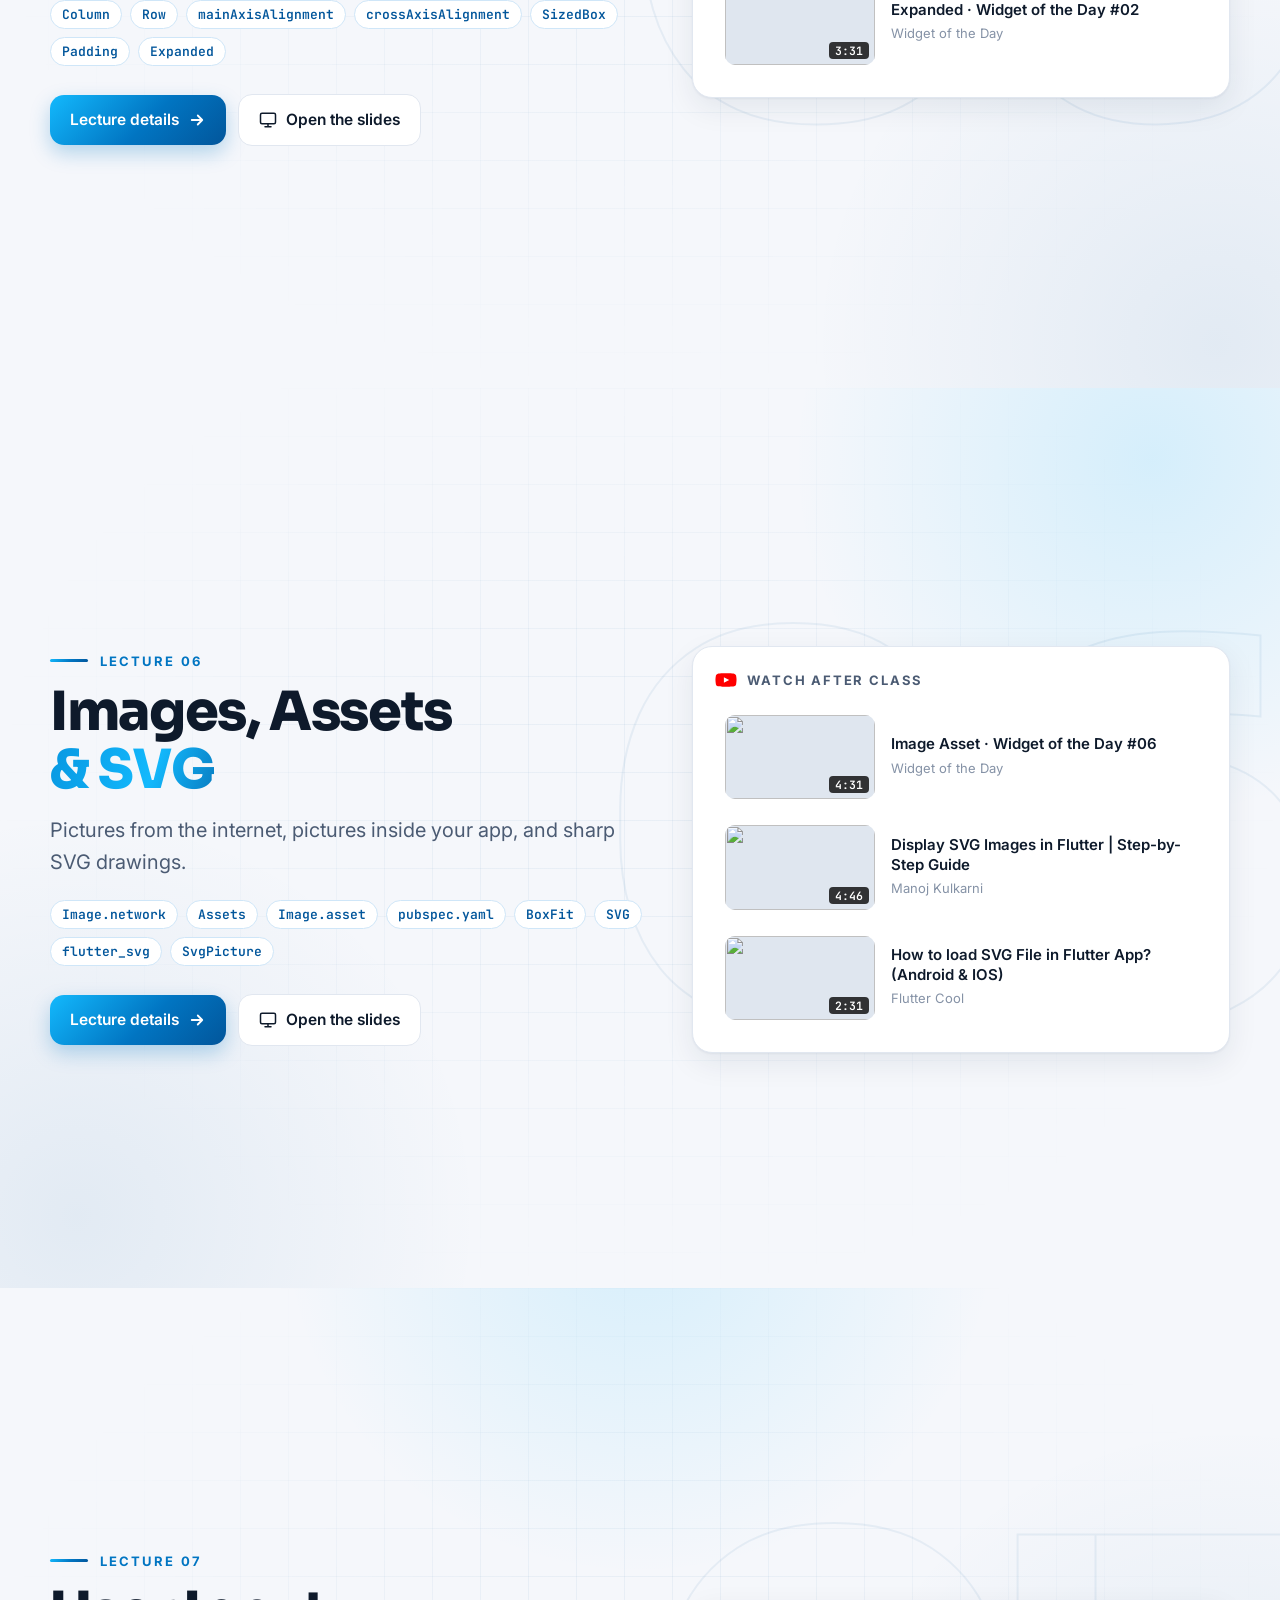
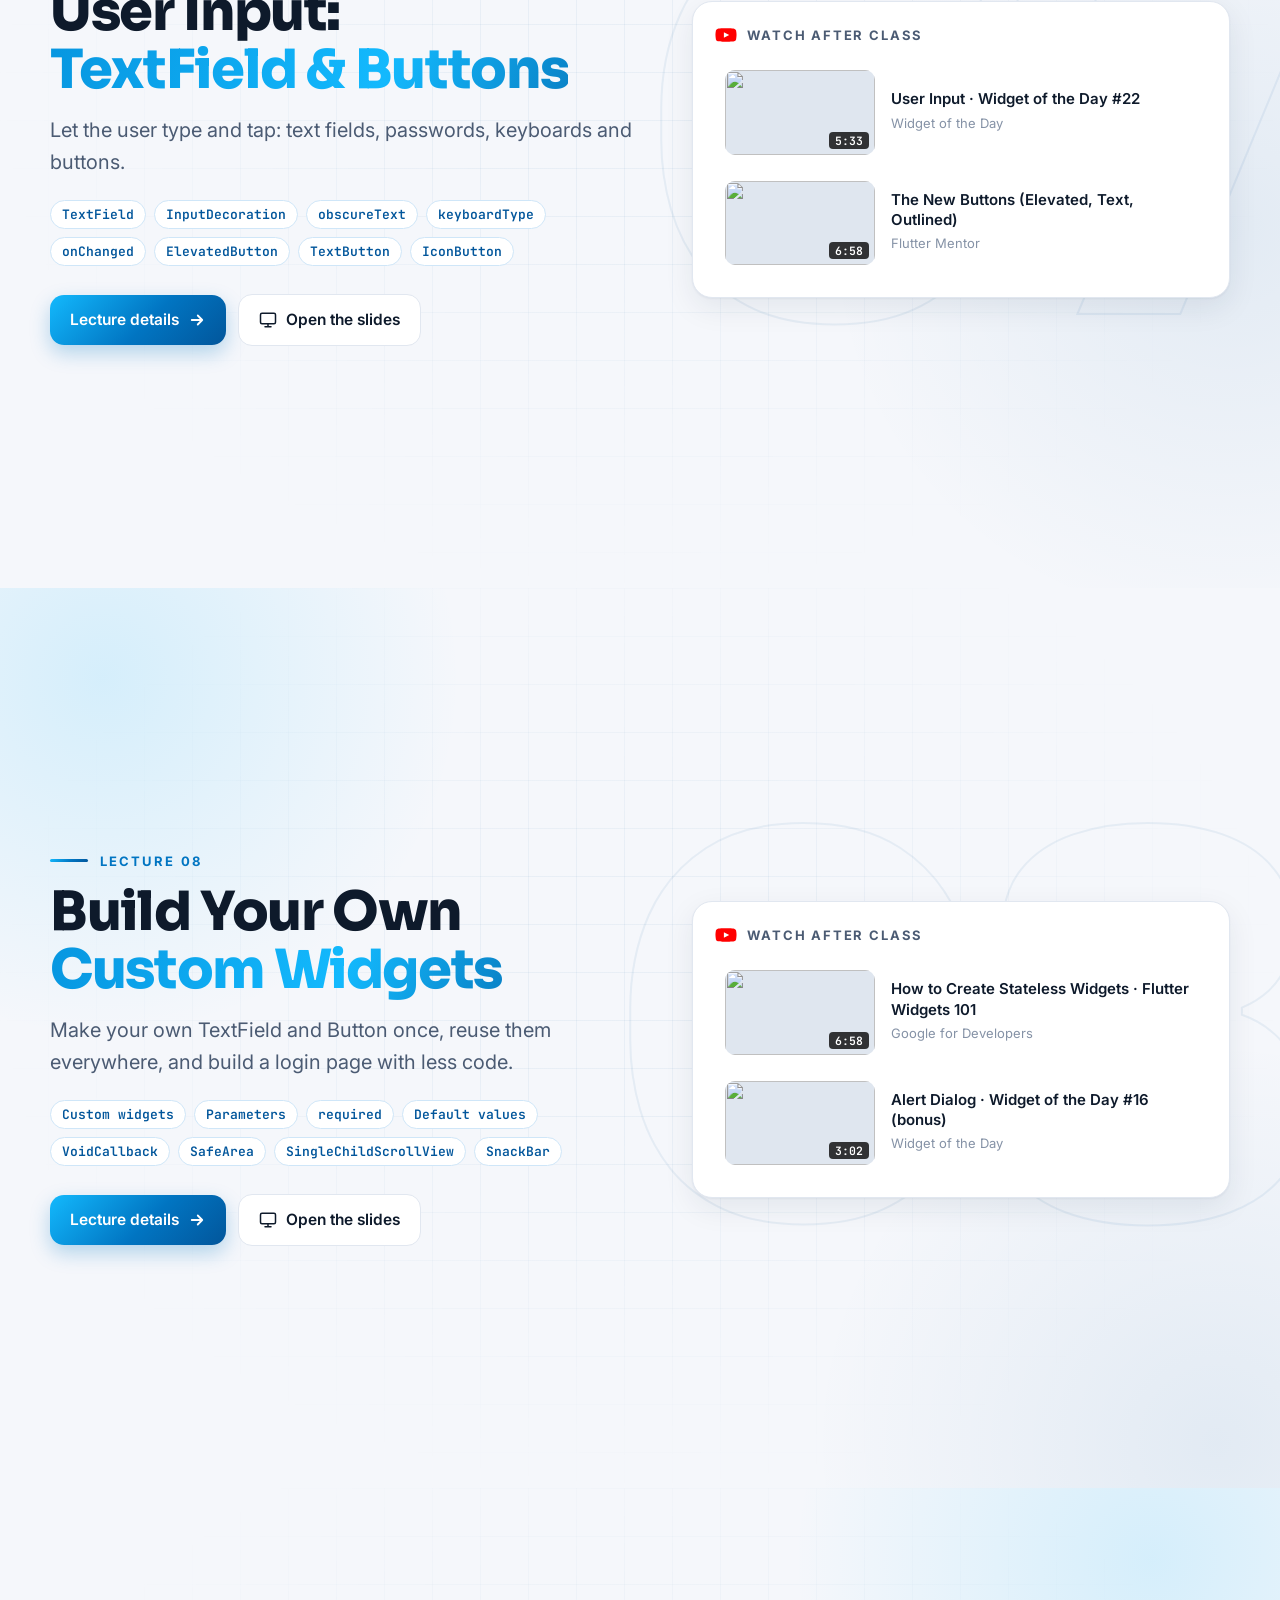
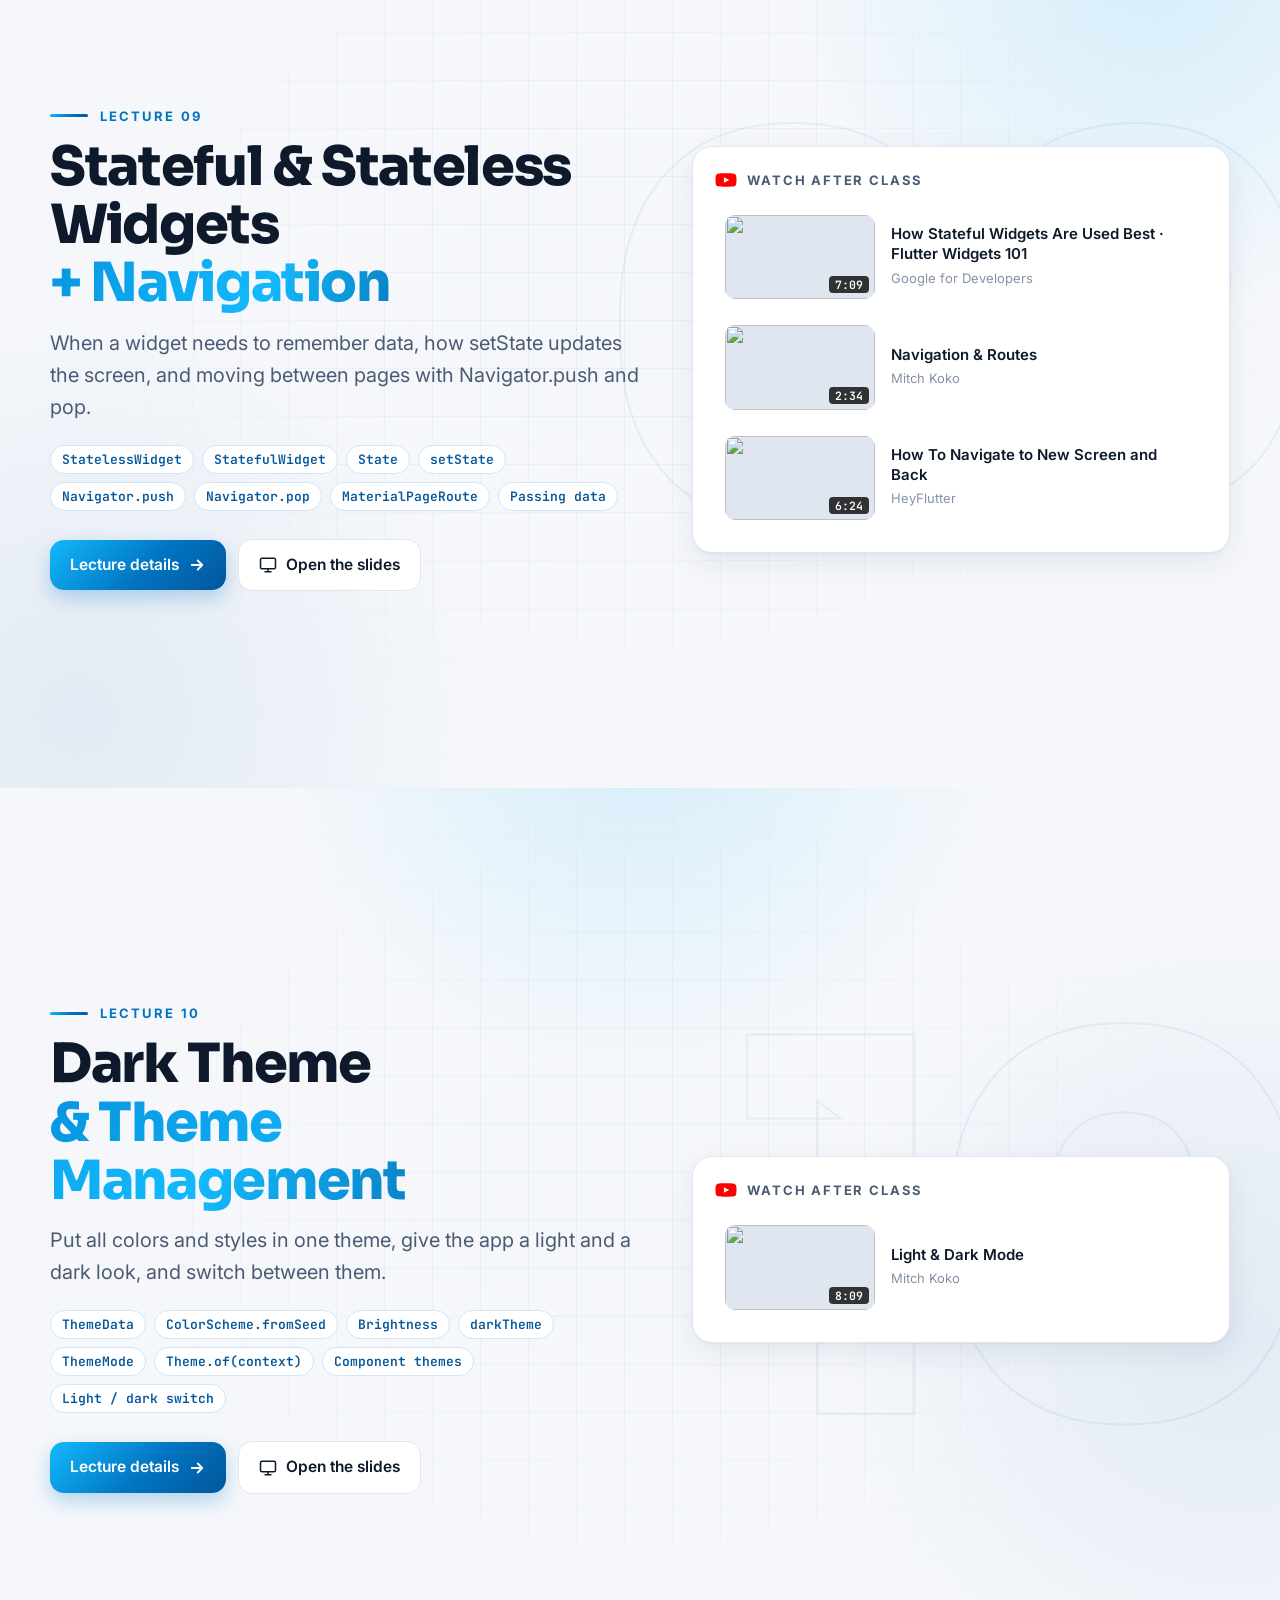
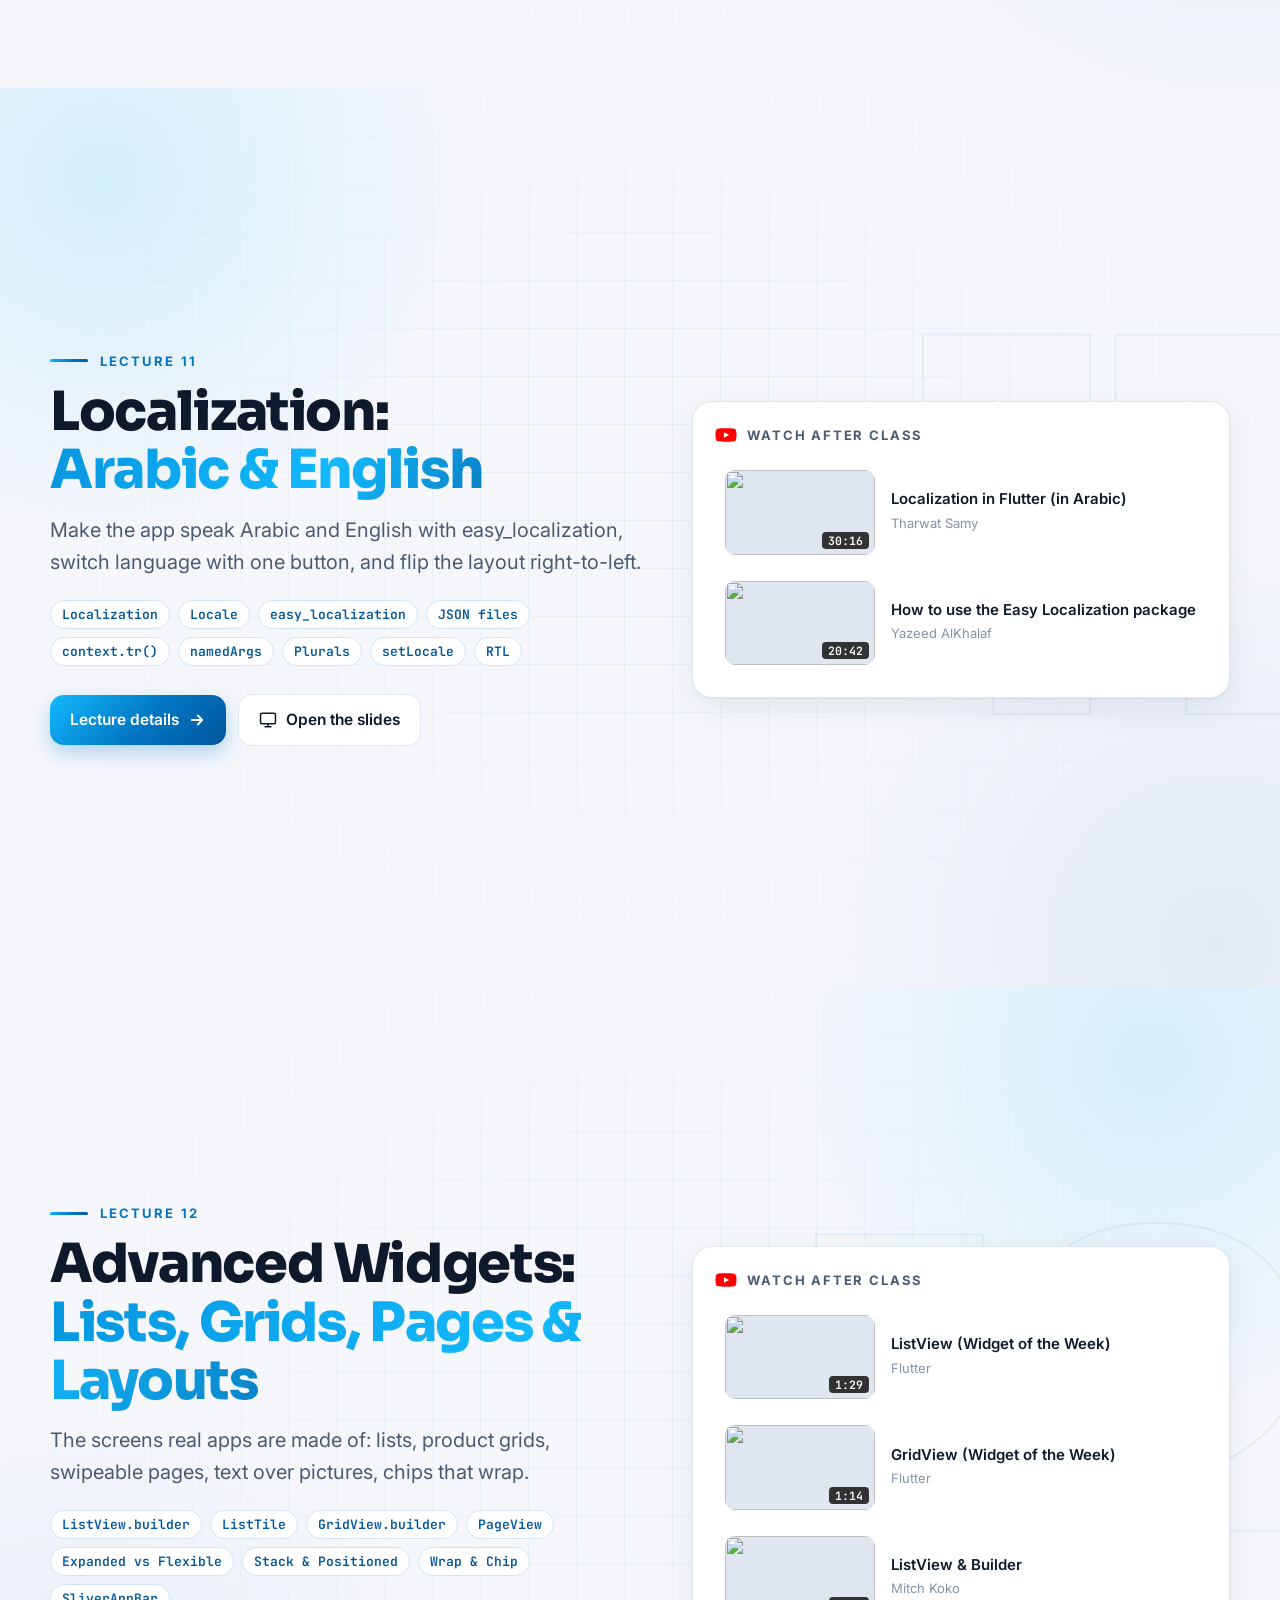
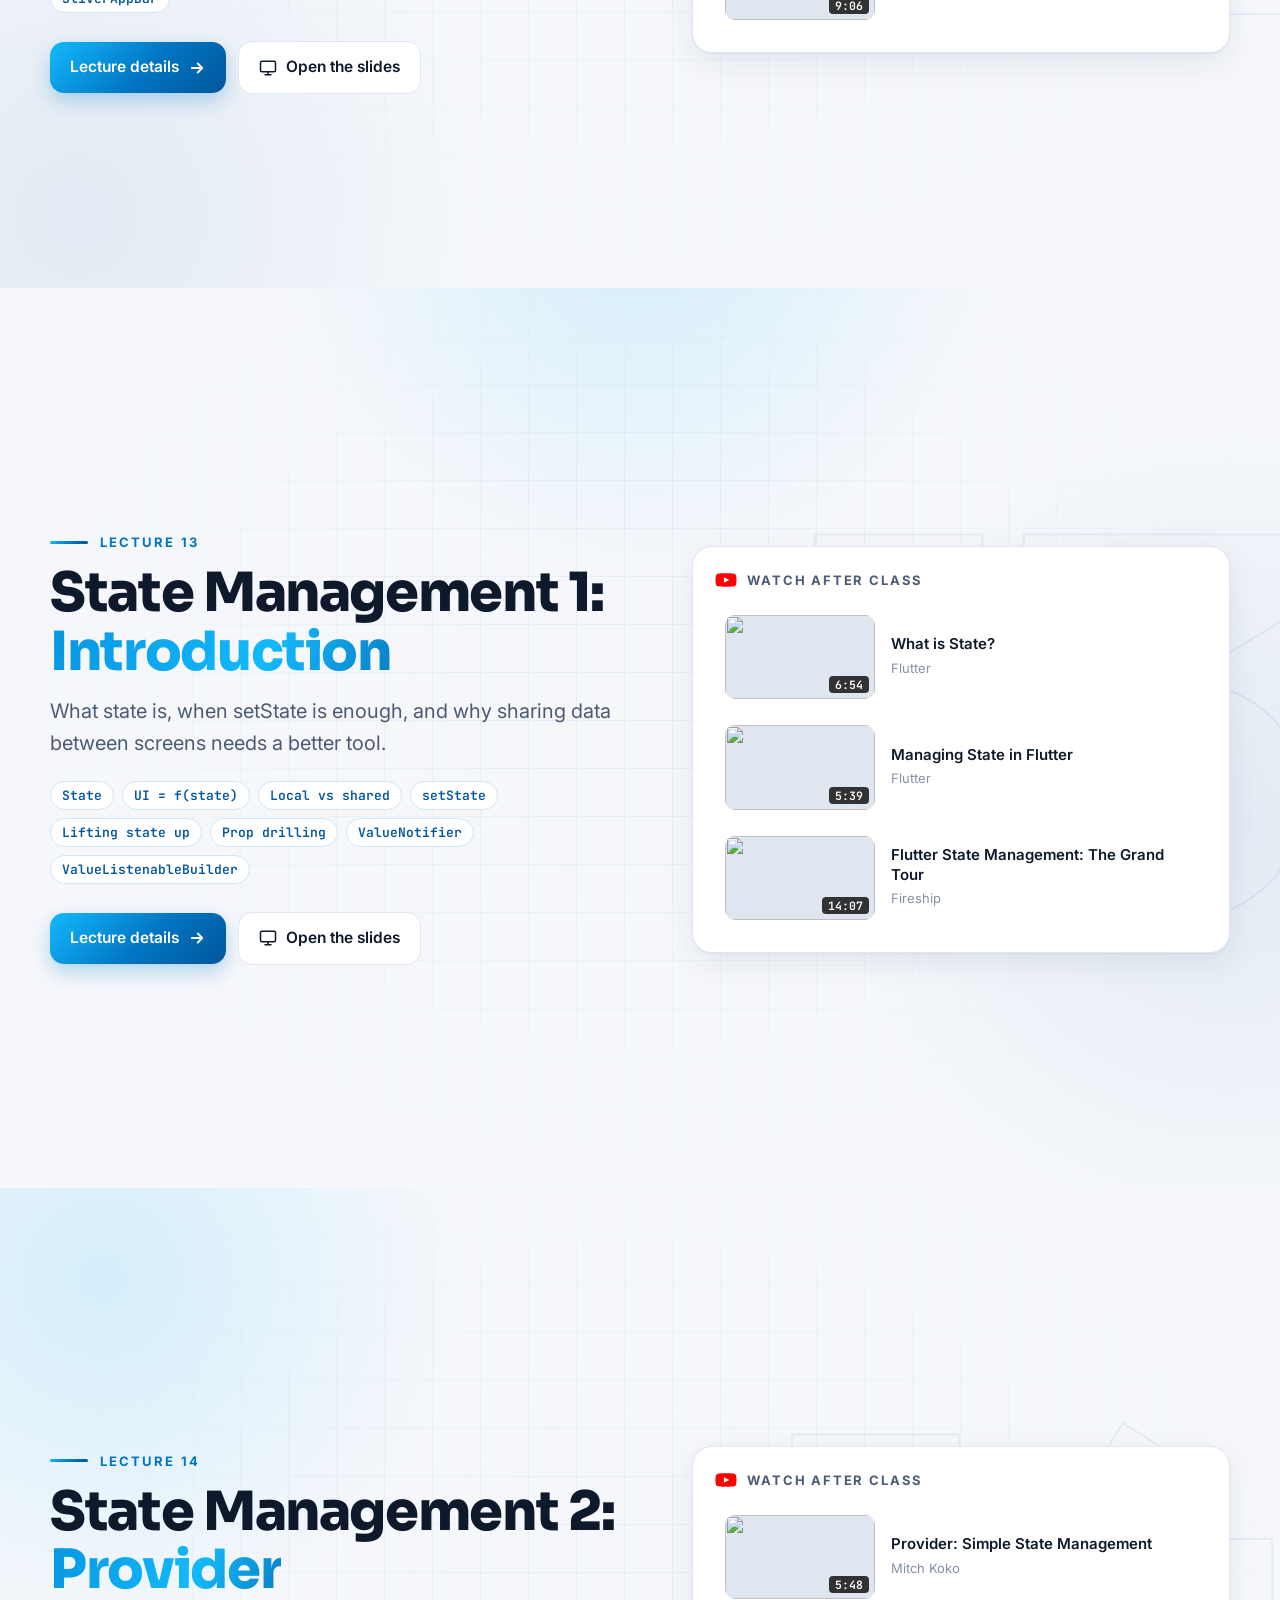
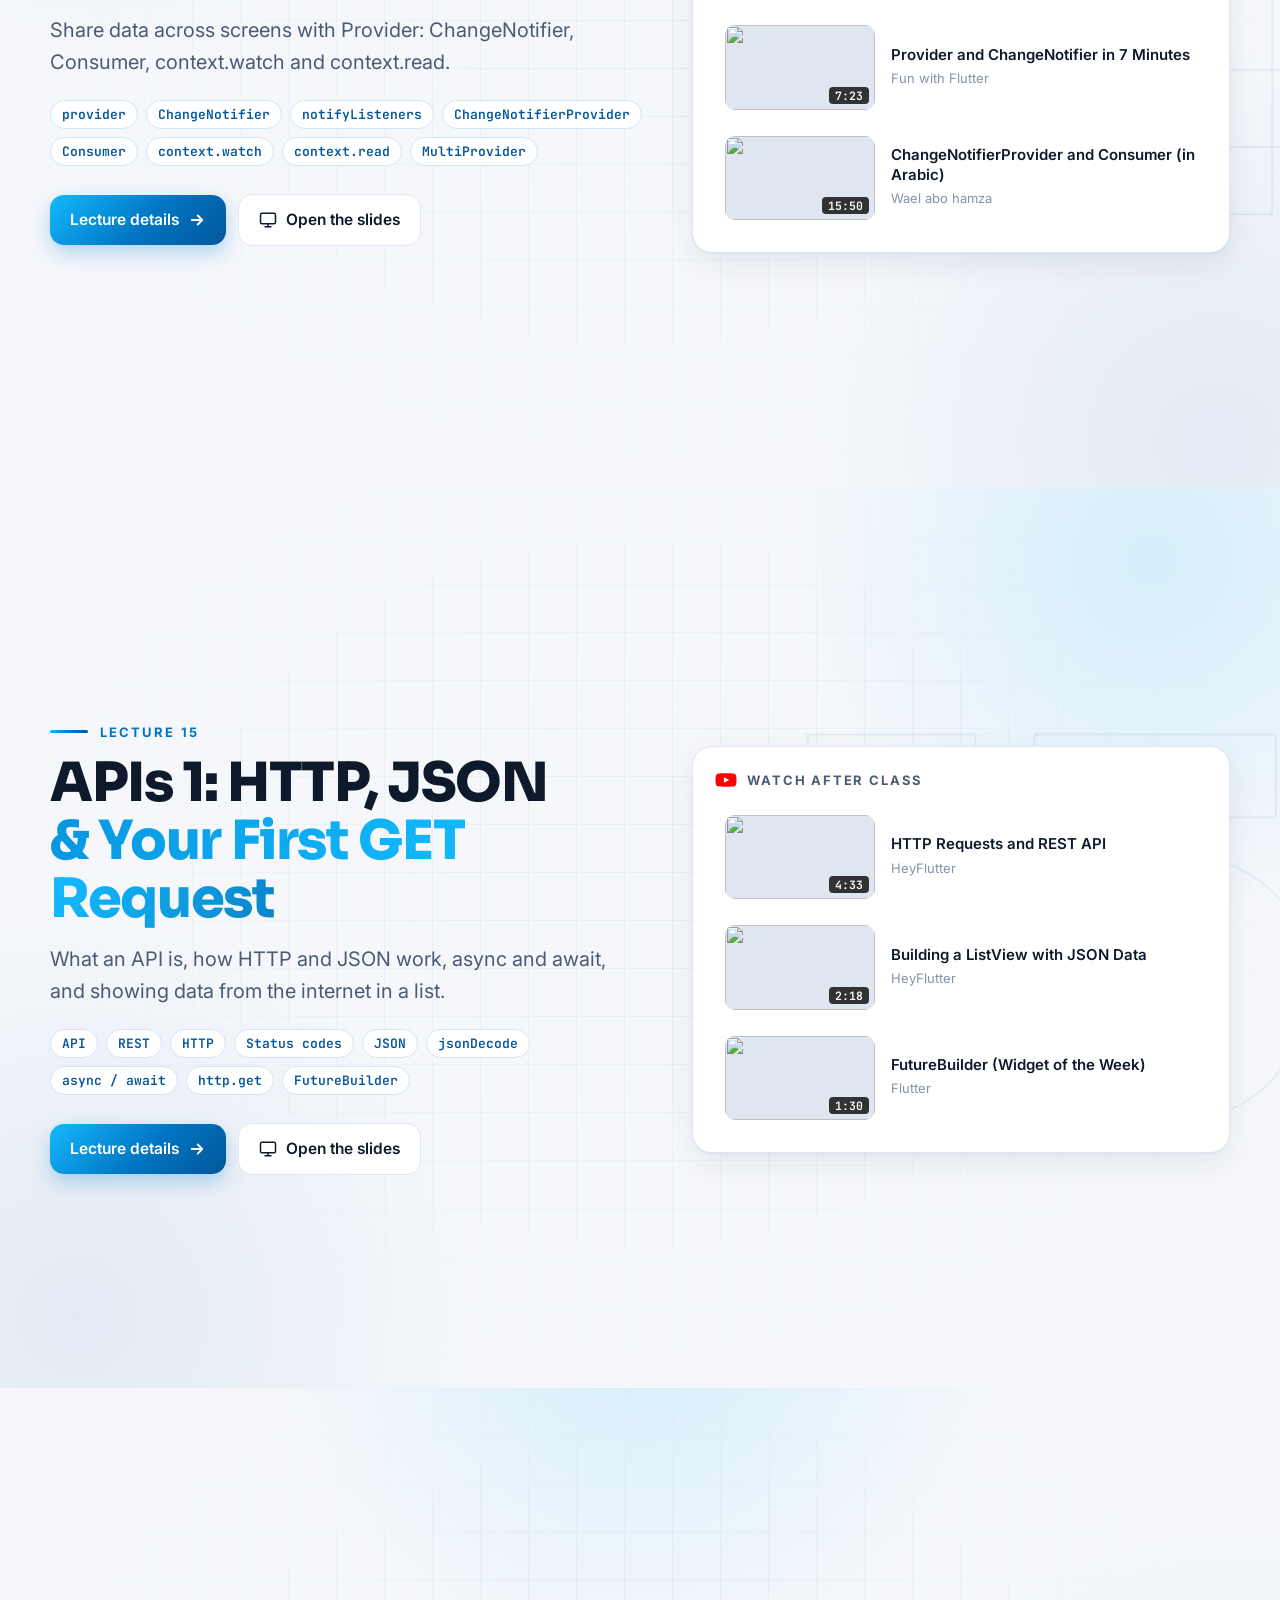
==== commit 3e1b1baf: "Add Lectures 09–18 to the course site New lecture entries (summary, goals, sections, code walk-throu" ====
--- a/index.html
+++ b/index.html
@@ -62,7 +62,7 @@
     <div class="wrap">
       <p class="kicker r">The journey</p>
       <h2 class="title r" style="--i:1">8 lectures so far</h2>
-      <p class="lead r" style="--i:2">From "what is Flutter?" to a complete login page. Pick a lecture to see its details, code and videos.</p>
+      <p class="lead r" style="--i:2">From "what is Flutter?" to signing in with Firebase. Pick a lecture to see its details, code and videos.</p>
       <div class="map" id="map"></div>
     </div>
   </section>
--- a/css/main.css
+++ b/css/main.css
@@ -316,3 +316,6 @@
   .slides-cta{grid-template-columns:1fr}
   .blk{padding:22px}
 }
+
+/* Show code exactly as typed: no => != == ligatures */
+pre, code { font-variant-ligatures: none !important; }
